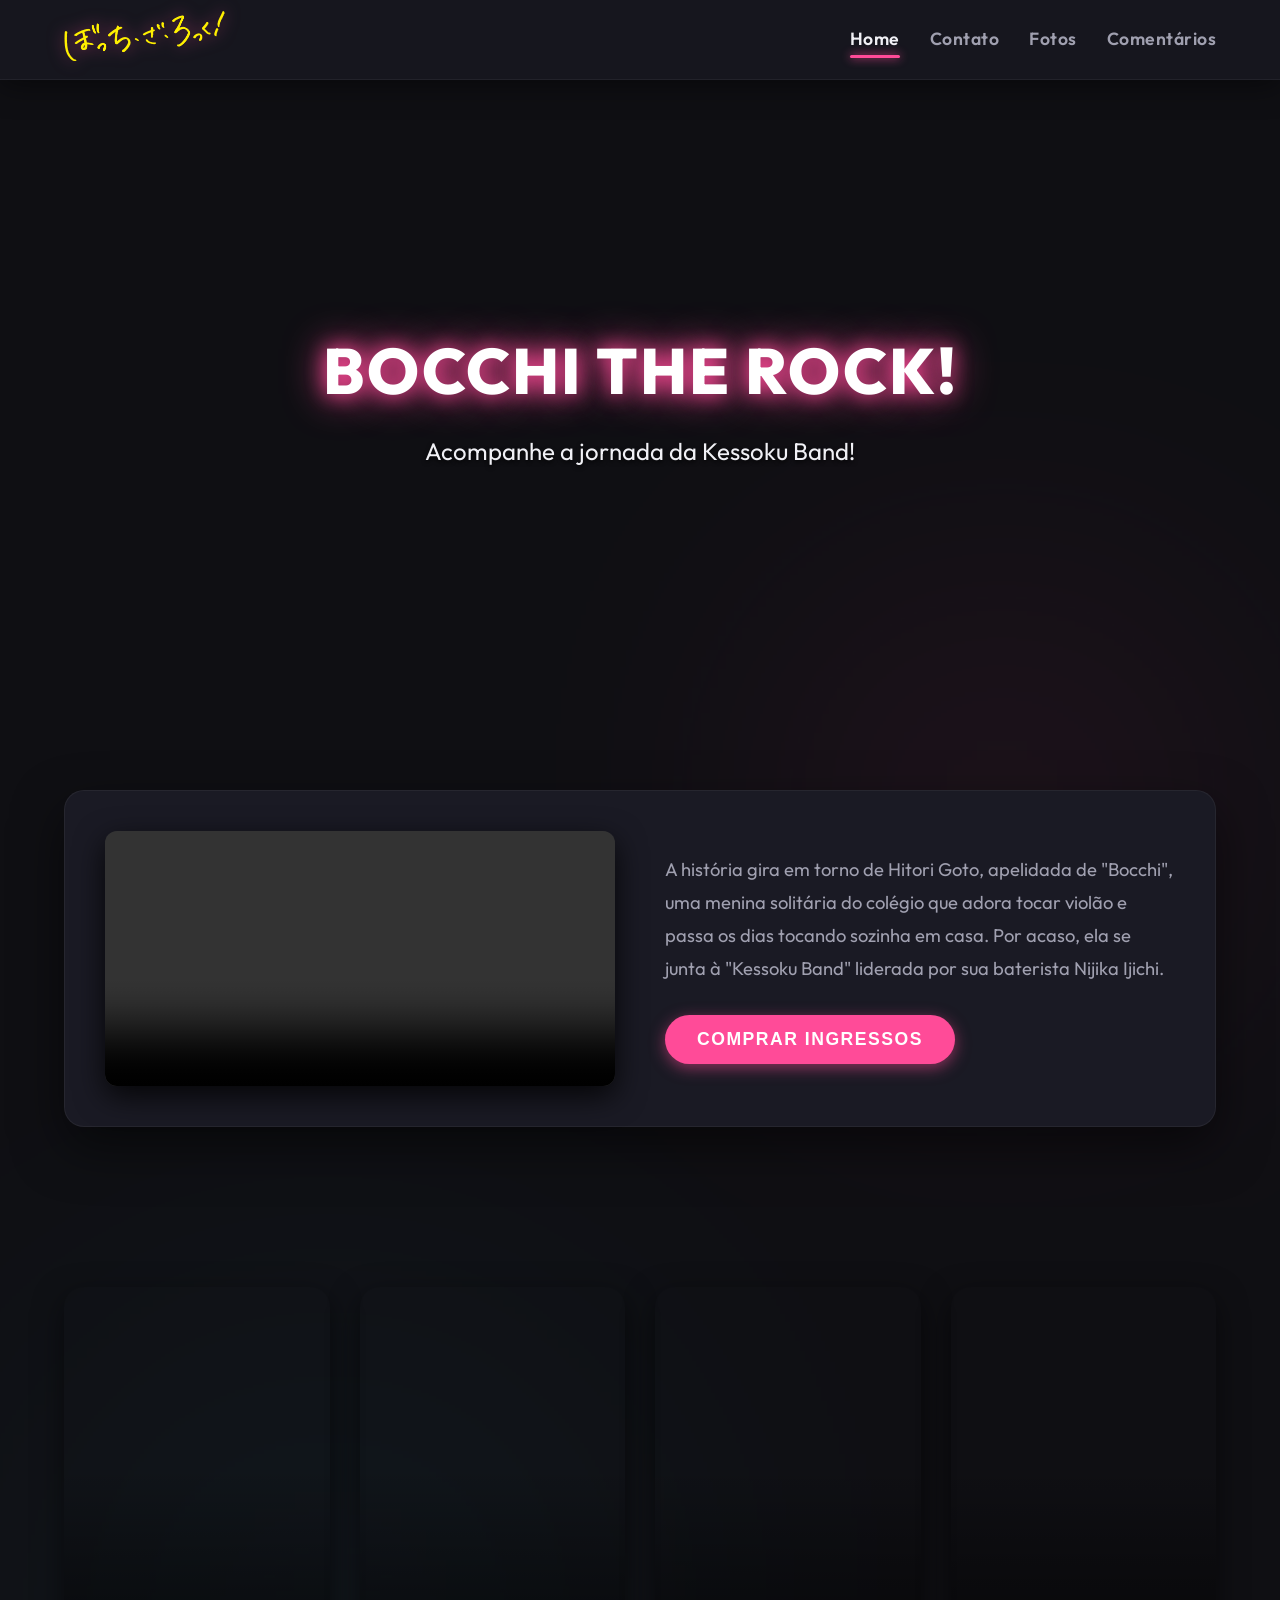
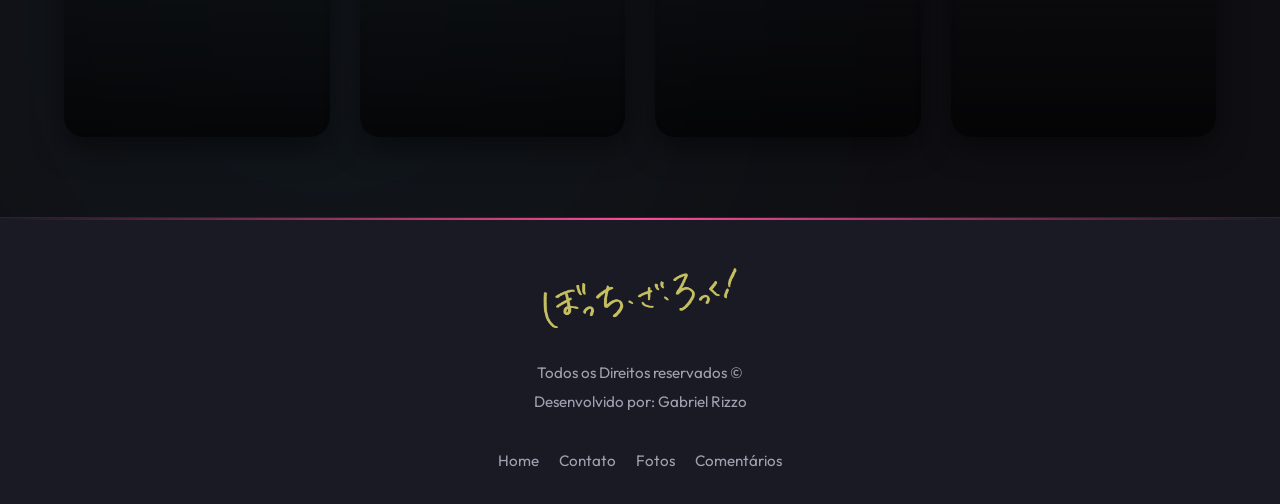
==== index.html @ 27f081ae "Alpha_0.2" ====
<!DOCTYPE html>
<html lang="pt-BR">

<head>
    <meta charset="UTF-8">
    <meta name="viewport" content="width=device-width, initial-scale=1.0">
    <title>Bocchi The Rock! - Anime</title>
    <link rel="stylesheet" href="./global.css" />
    <link rel="stylesheet" href="./styles.css" />
    <!-- Google Fonts for Icons -->
    <link rel="stylesheet"
        href="https://fonts.googleapis.com/css2?family=Material+Symbols+Outlined:opsz,wght,FILL,GRAD@24,400,0,0" />
</head>

<body>
    <header>
        <div class="logo-container">
            <a href="index.html" aria-label="Página inicial">
                <img id="logo" src="./assets/images/Logo Bocchi 2.png" alt="Bocchi The Rock! Logo" />
            </a>
        </div>
        <button class="mobile-menu-btn" aria-label="Abrir menu">
            <span class="material-symbols-outlined">menu</span>
        </button>
        <nav class="main-nav" aria-label="Navegação principal">
            <ul class="nav-list">
                <li><a href="index.html" class="nav-link active">Home</a></li>
                <li><a href="contato.html" class="nav-link">Contato</a></li>
                <li><a href="fotos.html" class="nav-link">Fotos</a></li>
                <li><a href="comentarios.html" class="nav-link">Comentários</a></li>
            </ul>
        </nav>
    </header>

    <main>
        <section id="banner-section">
            <div id="banner" role="img" aria-label="Banner do anime Bocchi The Rock!">
                <div class="banner-content">
                    <h1>Bocchi The Rock!</h1>
                    <p>Acompanhe a jornada da Kessoku Band!</p>
                </div>
            </div>
        </section>

        <section id="trailer-container">
            <div class="content">
                <video controls class="trailer" aria-label="Trailer oficial de Bocchi The Rock!">
                    <source src="./assets/videos/BOCCHI THE ROCK! _ TRAILER OFICIAL.mp4" type="video/mp4">
                    Seu navegador não possui suporte para vídeos
                </video>
                <div id="sinopse">
                    <p class="description">
                        A história gira em torno de Hitori Goto, apelidada de "Bocchi", uma menina solitária do colégio
                        que
                        adora tocar violão e passa os dias tocando sozinha em casa. Por acaso, ela se junta à
                        "Kessoku Band" liderada por sua baterista Nijika Ijichi.
                    </p>
                    <button class="btn-primary">Comprar Ingressos</button>
                </div>
            </div>
        </section>

        <section class="actor-cards-section">
            <div class="actor-cards-container">
                <div class="cards-content">
                    <div class="card banner-1">
                        <div class="card-info">
                            <h3>Hitori "Bocchi" Gotoh</h3>
                            <span>Guitarrista Solo</span>
                        </div>
                    </div>
                    <div class="card banner-2">
                        <div class="card-info">
                            <h3>Ryou Yamada</h3>
                            <span>Baixista</span>
                        </div>
                    </div>
                    <div class="card banner-3">
                        <div class="card-info">
                            <h3>Nijika Ijichi</h3>
                            <span>Baterista</span>
                        </div>
                    </div>
                    <div class="card banner-4">
                        <div class="card-info">
                            <h3>Ikuyo Kita</h3>
                            <span>Vocal e Guitarra</span>
                        </div>
                    </div>
                </div>
            </div>
        </section>
    </main>

    <footer>
        <a href="index.html" aria-label="Página inicial">
            <img id="logo-footer" src="./assets/images/Logo Bocchi 2.png" alt="Bocchi The Rock! Logo" />
        </a>
        <div class="footer-info">
            <p>Todos os Direitos reservados ©</p>
            <p>Desenvolvido por: Gabriel Rizzo</p>
        </div>
        <nav class="footer-nav" aria-label="Navegação do rodapé">
            <a href="index.html">Home</a>
            <a href="./contato.html">Contato</a>
            <a href="./fotos.html">Fotos</a>
            <a href="./comentarios.html">Comentários</a>
        </nav>
    </footer>

    <!-- Mobile Menu Script -->
    <script src="script.js"></script>
</body>

</html>
---- global.css ----
@import url('https://fonts.googleapis.com/css2?family=Outfit:wght@300;400;600;800&display=swap');

:root {
  /* Colors */
  --bg-color: #0f0f13;
  --bg-surface: #1a1a24;
  --bg-glass: rgba(26, 26, 36, 0.7);
  --neon-pink: #ff4b98;
  --neon-pink-glow: rgba(255, 75, 152, 0.5);
  --neon-blue: #4bd5ff;
  --neon-yellow: #ffdf4b;
  --text-main: #f0f0f5;
  --text-muted: #a0a0b0;

  /* Typography */
  --font-main: 'Outfit', sans-serif;

  /* Transitions */
  --transition-fast: 0.2s cubic-bezier(0.4, 0, 0.2, 1);
  --transition-normal: 0.4s cubic-bezier(0.4, 0, 0.2, 1);
}

/* Reset */
*,
*::before,
*::after {
  margin: 0;
  padding: 0;
  box-sizing: border-box;
}

html {
  scroll-behavior: smooth;
  scrollbar-width: thin;
  scrollbar-color: var(--neon-pink) var(--bg-color);
}

::-webkit-scrollbar {
  width: 8px;
}

::-webkit-scrollbar-track {
  background: var(--bg-color);
}

::-webkit-scrollbar-thumb {
  background: var(--neon-pink);
  border-radius: 4px;
}

body {
  font-family: var(--font-main);
  background-color: var(--bg-color);
  color: var(--text-main);
  line-height: 1.6;
  overflow-x: hidden;
}

a {
  text-decoration: none;
  color: inherit;
  transition: color var(--transition-fast);
}

ul {
  list-style: none;
}

/* --- HEADER GLASSMORPHISM --- */
header {
  position: sticky;
  top: 0;
  z-index: 1000;
  height: 80px;
  display: flex;
  justify-content: space-between;
  align-items: center;
  padding: 0 5%;
  background: var(--bg-glass);
  backdrop-filter: blur(12px);
  -webkit-backdrop-filter: blur(12px);
  border-bottom: 1px solid rgba(255, 255, 255, 0.05);
  box-shadow: 0 4px 30px rgba(0, 0, 0, 0.5);
  transition: all var(--transition-normal);
}

.logo-container {
  display: flex;
  align-items: center;
}

#logo {
  height: 50px;
  width: auto;
  object-fit: contain;
  filter: drop-shadow(0 0 8px rgba(255, 75, 152, 0.6));
  transition: transform var(--transition-fast);
}

#logo:hover {
  transform: scale(1.05);
}

/* Desktop Nav */
.main-nav {
  display: flex;
}

.nav-list {
  display: flex;
  gap: 30px;
}

.nav-link {
  font-weight: 600;
  font-size: 1.1rem;
  color: var(--text-muted);
  position: relative;
  padding: 8px 0;
  letter-spacing: 0.5px;
}

.nav-link::after {
  content: '';
  position: absolute;
  width: 0%;
  height: 3px;
  bottom: 0;
  left: 0;
  background-color: var(--neon-pink);
  border-radius: 2px;
  transition: width var(--transition-normal);
  box-shadow: 0 0 10px var(--neon-pink);
}

.nav-link:hover,
.nav-link.active {
  color: var(--text-main);
}

.nav-link:hover::after,
.nav-link.active::after {
  width: 100%;
}

/* Mobile Menu Button - Hidden gently */
.mobile-menu-btn {
  display: none;
  background: none;
  border: none;
  color: var(--text-main);
  font-size: 2rem;
  cursor: pointer;
  z-index: 1001;
}

/* --- BUTTONS --- */
.btn-primary {
  display: inline-flex;
  justify-content: center;
  align-items: center;
  padding: 14px 32px;
  border-radius: 50px;
  background: var(--neon-pink);
  color: #fff;
  font-weight: 800;
  font-size: 1.1rem;
  text-transform: uppercase;
  letter-spacing: 1.5px;
  border: none;
  cursor: pointer;
  transition: all var(--transition-fast);
  box-shadow: 0 4px 15px var(--neon-pink-glow);
}

.btn-primary:hover {
  background: #ff72ad;
  transform: translateY(-3px);
  box-shadow: 0 8px 25px var(--neon-pink-glow);
}

/* --- SECTION PADDINGS --- */
.page-section {
  padding: 80px 5%;
  min-height: calc(100vh - 80px - 200px);
  /* Fill space between header and footer */
}

/* --- FOOTER --- */
footer {
  background-color: var(--bg-surface);
  border-top: 1px solid rgba(255, 255, 255, 0.05);
  padding: 50px 5% 30px;
  display: flex;
  flex-direction: column;
  align-items: center;
  text-align: center;
  gap: 20px;
  position: relative;
}

footer::before {
  content: '';
  position: absolute;
  top: 0;
  left: 0;
  width: 100%;
  height: 2px;
  background: linear-gradient(90deg, transparent, var(--neon-pink), transparent);
}

#logo-footer {
  height: 60px;
  opacity: 0.8;
  filter: grayscale(0.5);
  transition: all var(--transition-fast);
}

#logo-footer:hover {
  opacity: 1;
  filter: grayscale(0) drop-shadow(0 0 10px var(--neon-pink-glow));
}

.footer-info p {
  color: var(--text-muted);
  font-size: 0.95rem;
  margin-top: 5px;
}

.footer-nav {
  margin-top: 15px;
  display: flex;
  gap: 20px;
}

.footer-nav a {
  color: var(--text-muted);
  font-size: 0.95rem;
}

.footer-nav a:hover {
  color: var(--neon-pink);
}

/* --- RESPONSIVE HEADER --- */
@media (max-width: 768px) {
  .mobile-menu-btn {
    display: block;
  }

  .main-nav {
    position: fixed;
    top: 0;
    right: -100%;
    width: 280px;
    height: 100vh;
    background: var(--bg-surface);
    backdrop-filter: blur(20px);
    -webkit-backdrop-filter: blur(20px);
    display: flex;
    flex-direction: column;
    padding-top: 100px;
    padding-left: 30px;
    transition: right var(--transition-normal);
    box-shadow: -10px 0 30px rgba(0, 0, 0, 0.8);
    border-left: 1px solid rgba(255, 255, 255, 0.05);
  }

  .main-nav.active {
    right: 0;
  }

  .nav-list {
    flex-direction: column;
    gap: 25px;
  }

  .nav-link {
    font-size: 1.3rem;
  }
}
---- styles.css ----
/* INDEX SPECIFIC STYLES (HOME) */

/* --- HERO BANNER --- */
#banner-section {
    width: 100%;
    position: relative;
    background-color: var(--bg-color);
}

#banner {
    background-image: url('https://store.aniplexusa.com/bocchi-the-rock/images/header.jpg');
    background-position: center;
    background-size: cover;
    background-attachment: fixed;
    width: 100%;
    height: 70vh;
    min-height: 500px;
    position: relative;
    display: flex;
    justify-content: center;
    align-items: center;
}

#banner::before {
    content: '';
    position: absolute;
    inset: 0;
    background: linear-gradient(to bottom, rgba(15, 15, 19, 0.3) 0%, rgba(15, 15, 19, 1) 100%);
}

.banner-content {
    position: relative;
    z-index: 2;
    text-align: center;
    animation: fadeIn 1s ease-out;
}

.banner-content h1 {
    font-size: 4rem;
    font-weight: 800;
    text-transform: uppercase;
    color: #fff;
    text-shadow: 0 0 20px var(--neon-pink), 0 0 40px var(--neon-pink);
    letter-spacing: 2px;
    margin-bottom: 10px;
}

.banner-content p {
    font-size: 1.5rem;
    color: var(--text-main);
    text-shadow: 0 2px 4px rgba(0, 0, 0, 0.8);
}

@keyframes fadeIn {
    from {
        opacity: 0;
        transform: translateY(30px);
    }

    to {
        opacity: 1;
        transform: translateY(0);
    }
}

/* --- TRAILER & SYNOPSIS --- */
#trailer-container {
    width: 100%;
    display: flex;
    justify-content: center;
    padding: 80px 5%;
    background-color: var(--bg-color);
    position: relative;
}

#trailer-container::before {
    content: '';
    position: absolute;
    top: -50px;
    right: 10%;
    width: 300px;
    height: 300px;
    background: var(--neon-pink);
    filter: blur(150px);
    opacity: 0.15;
    z-index: 0;
    pointer-events: none;
}

#trailer-container .content {
    width: 100%;
    max-width: 1200px;
    display: flex;
    align-items: center;
    gap: 50px;
    background: var(--bg-surface);
    padding: 40px;
    border-radius: 20px;
    box-shadow: 0 20px 50px rgba(0, 0, 0, 0.5);
    border: 1px solid rgba(255, 255, 255, 0.05);
    position: relative;
    z-index: 1;
}

.trailer {
    flex: 1;
    border-radius: 12px;
    box-shadow: 0 10px 30px rgba(0, 0, 0, 0.8);
    width: 100%;
}

#sinopse {
    flex: 1;
    display: flex;
    flex-direction: column;
    justify-content: center;
    align-items: flex-start;
}

.description {
    font-size: 1.15rem;
    color: var(--text-muted);
    line-height: 1.8;
    margin-bottom: 30px;
}

.description strong {
    color: var(--neon-pink);
}

/* --- ACTOR CARDS SECTION --- */
.actor-cards-section {
    padding: 80px 5%;
    background-color: var(--bg-color);
    position: relative;
}

.actor-cards-section::after {
    content: '';
    position: absolute;
    bottom: 0;
    left: 10%;
    width: 400px;
    height: 400px;
    background: var(--neon-blue);
    filter: blur(200px);
    opacity: 0.1;
    z-index: 0;
    pointer-events: none;
}

.actor-cards-container {
    width: 100%;
    max-width: 1200px;
    margin: 0 auto;
    position: relative;
    z-index: 1;
}

.cards-content {
    display: grid;
    grid-template-columns: repeat(auto-fit, minmax(250px, 1fr));
    gap: 30px;
}

.card {
    height: 450px;
    border-radius: 20px;
    background-size: cover;
    background-position: center;
    position: relative;
    overflow: hidden;
    cursor: pointer;
    box-shadow: 0 10px 30px rgba(0, 0, 0, 0.5);
    transition: transform var(--transition-normal), box-shadow var(--transition-normal);
}

.card::before {
    content: '';
    position: absolute;
    inset: 0;
    background: linear-gradient(to top, rgba(0, 0, 0, 0.9) 0%, rgba(0, 0, 0, 0) 60%);
    opacity: 0.8;
    transition: opacity var(--transition-fast);
}

.card-info {
    position: absolute;
    bottom: -20px;
    left: 0;
    width: 100%;
    padding: 30px 20px 20px;
    opacity: 0;
    transform: translateY(20px);
    transition: all var(--transition-normal);
}

.card-info h3 {
    color: #fff;
    font-size: 1.5rem;
    margin-bottom: 5px;
    text-shadow: 0 2px 4px rgba(0, 0, 0, 0.8);
}

.card-info span {
    color: var(--neon-pink);
    font-size: 1rem;
    font-weight: 600;
    text-transform: uppercase;
    letter-spacing: 1px;
}

.card:hover {
    transform: translateY(-10px) scale(1.02);
    box-shadow: 0 20px 40px rgba(255, 75, 152, 0.2);
}

.card:hover::before {
    opacity: 1;
    background: linear-gradient(to top, rgba(15, 15, 19, 0.95) 0%, rgba(0, 0, 0, 0) 80%);
}

.card:hover .card-info {
    opacity: 1;
    bottom: 0;
    transform: translateY(0);
}

/* Card Backgrounds */
.banner-1 {
    background-image: inherit;
    background: url(https://garotasquecurtemanimes.com.br/wp-content/uploads/2023/10/Bocchi-the-Rock-imagem-cp-noticia-filme-compilatorio-animes-GQCA.webp) center/cover;
}

.banner-2 {
    background-image: url(https://a.storyblok.com/f/178900/750x1061/4f92dee8e2/7125b56d8f6e0a25d7931092e68390ae1645204415_main.jpg);
}

.banner-3 {
    background-image: url(https://s1.zerochan.net/Ijichi.Nijika.600.3778455.jpg);
}

.banner-4 {
    background-image: url(https://static.zerochan.net/Kita.Ikuyo.full.3778457.jpg);
    background-position: top;
}


/* --- RESPONSIVIDADE HOME --- */
@media(max-width: 1024px) {
    #trailer-container .content {
        flex-direction: column;
        text-align: center;
        padding: 30px;
    }

    #sinopse {
        align-items: center;
    }
}

@media(max-width: 768px) {
    .banner-content h1 {
        font-size: 2.5rem;
    }

    .banner-content p {
        font-size: 1.2rem;
    }

    #banner {
        height: 50vh;
        min-height: 400px;
    }

    .card {
        height: 350px;
    }
}
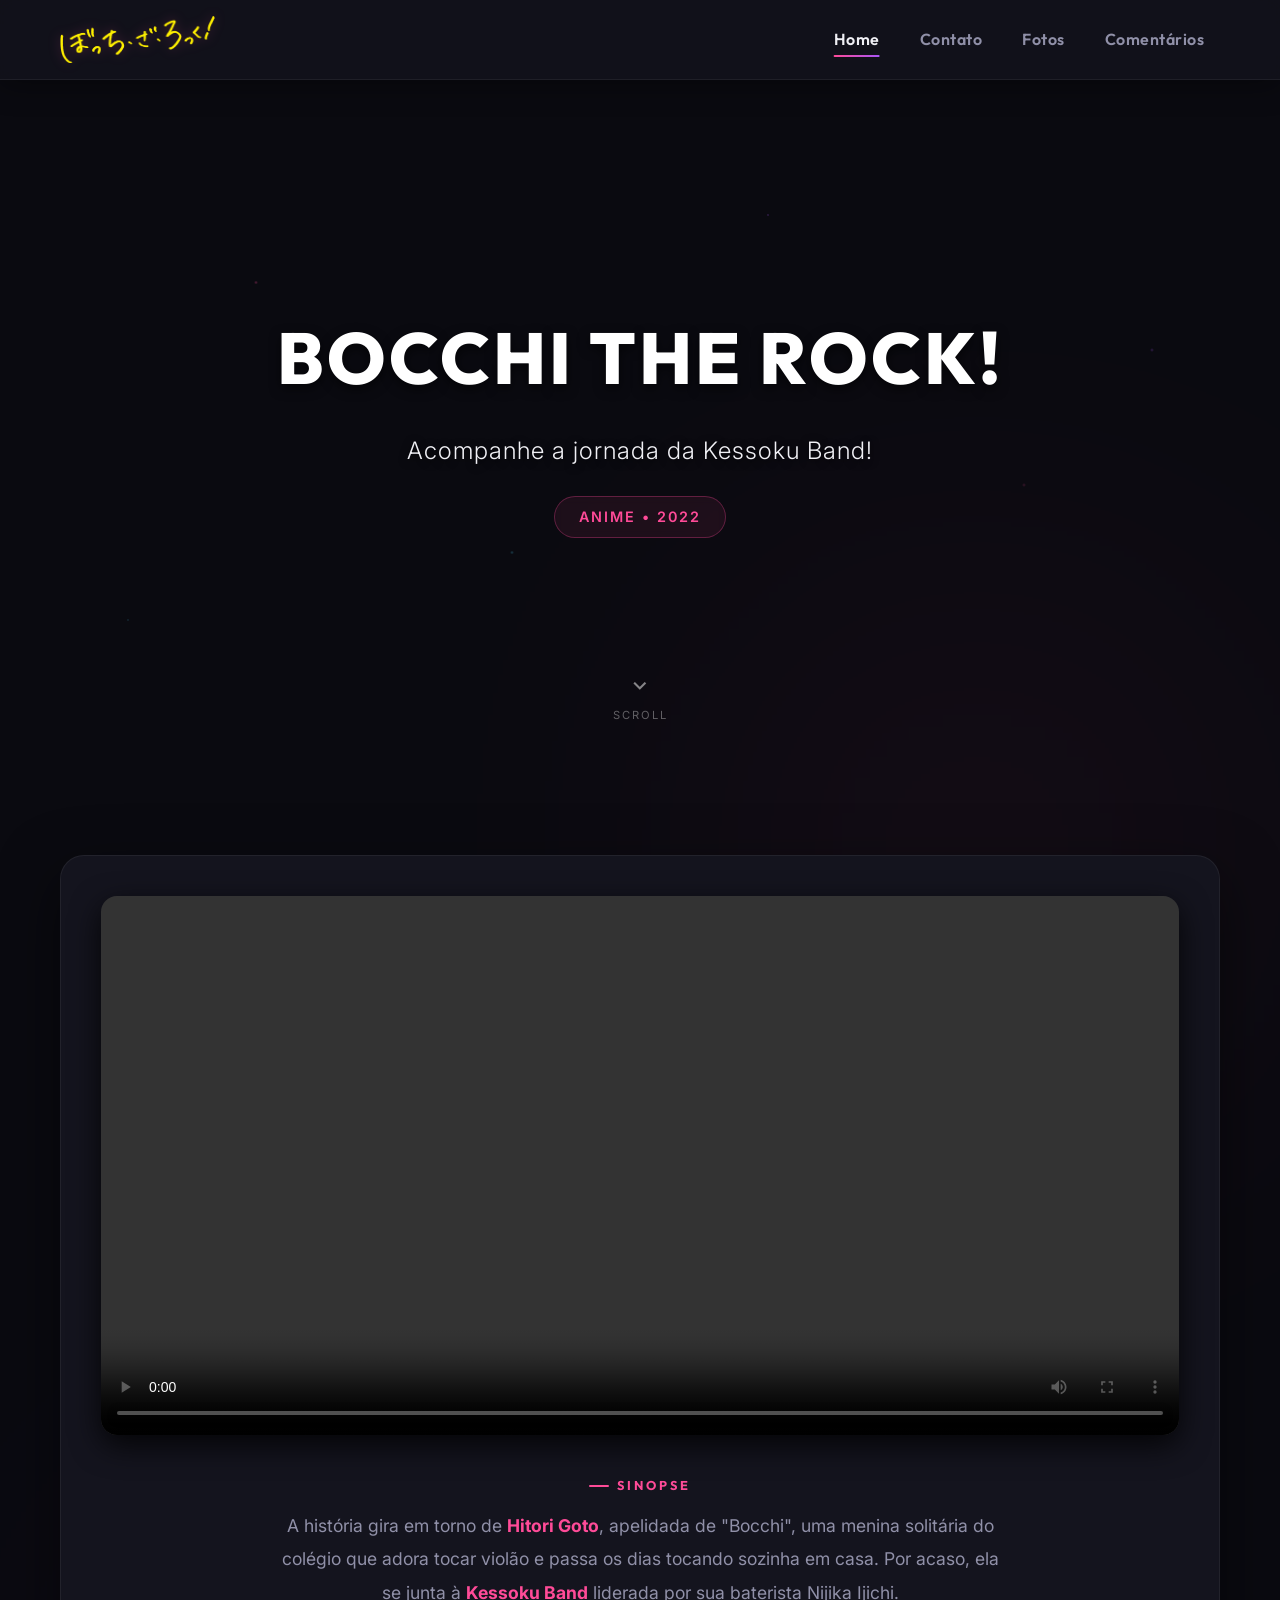
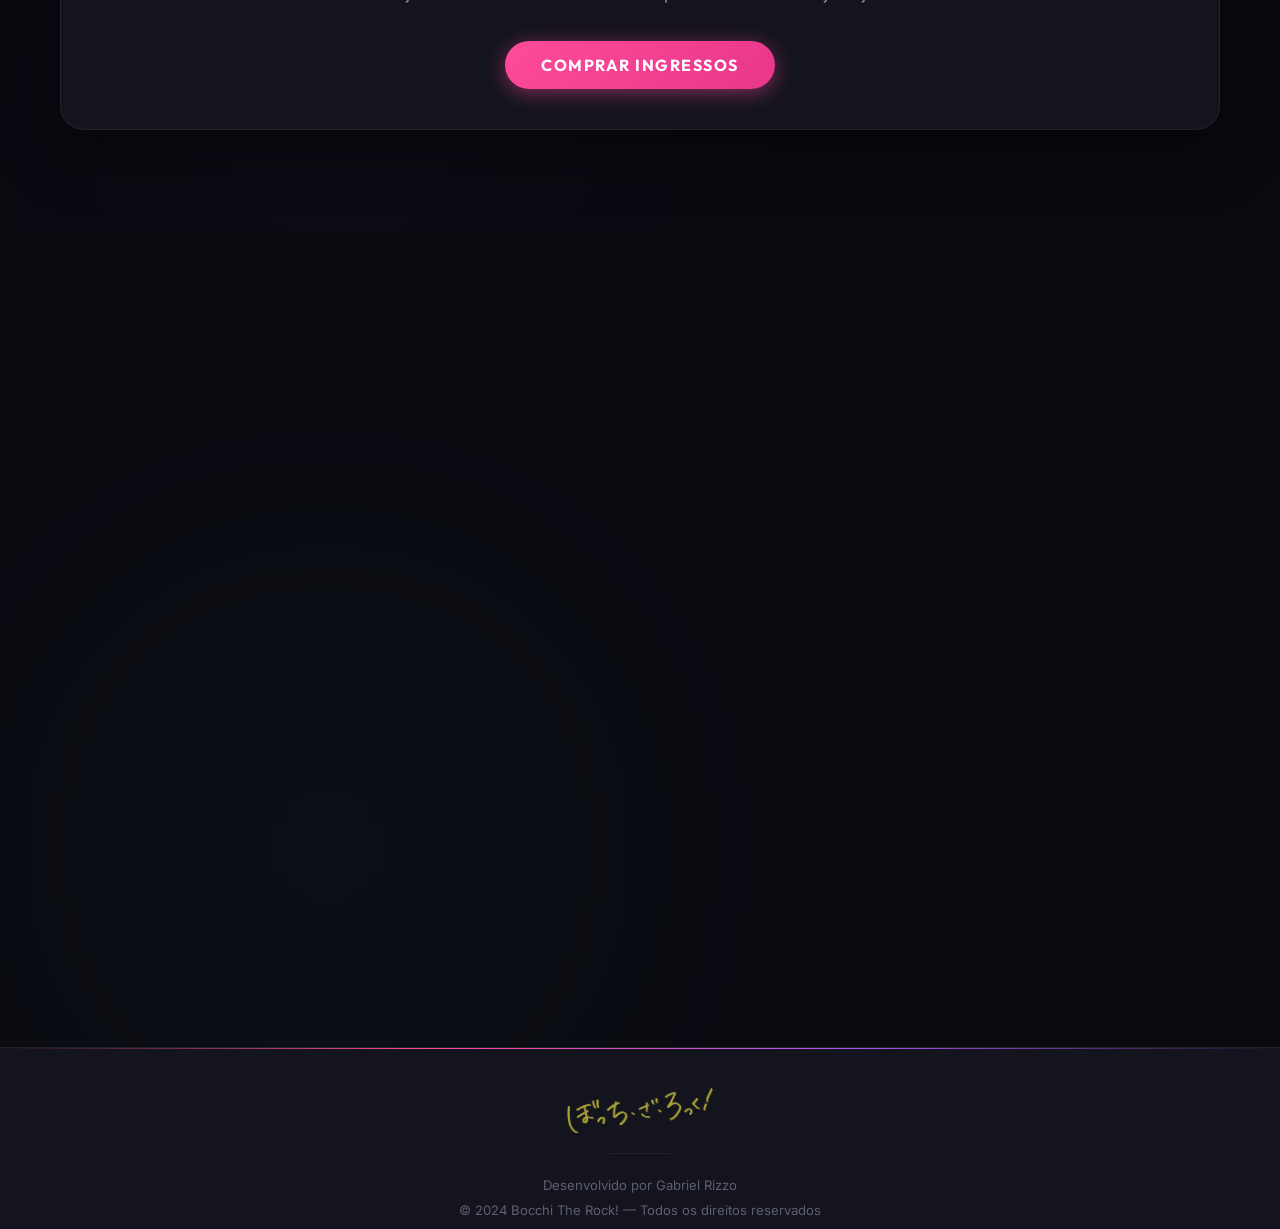
==== commit 1eb3bc00: "Beta_1.0" ====
--- a/index.html
+++ b/index.html
@@ -4,19 +4,22 @@
 <head>
     <meta charset="UTF-8">
     <meta name="viewport" content="width=device-width, initial-scale=1.0">
-    <title>Bocchi The Rock! - Anime</title>
-    <link rel="stylesheet" href="./global.css" />
-    <link rel="stylesheet" href="./styles.css" />
-    <!-- Google Fonts for Icons -->
+    <meta name="description" content="Bocchi The Rock! — Site dedicado ao anime sobre Hitori Gotoh e a Kessoku Band. Confira a sinopse, personagens, fotos e muito mais.">
+    <title>Bocchi The Rock! — Anime</title>
+    <link rel="stylesheet" href="./global.css">
+    <link rel="stylesheet" href="./styles.css">
     <link rel="stylesheet"
-        href="https://fonts.googleapis.com/css2?family=Material+Symbols+Outlined:opsz,wght,FILL,GRAD@24,400,0,0" />
+        href="https://fonts.googleapis.com/css2?family=Material+Symbols+Outlined:opsz,wght,FILL,GRAD@24,400,0,0">
 </head>
 
 <body>
+    <!-- Mobile Menu Overlay -->
+    <div class="menu-overlay" aria-hidden="true"></div>
+
     <header>
         <div class="logo-container">
             <a href="index.html" aria-label="Página inicial">
-                <img id="logo" src="./assets/images/Logo Bocchi 2.png" alt="Bocchi The Rock! Logo" />
+                <img id="logo" src="./assets/images/Logo Bocchi 2.png" alt="Bocchi The Rock! Logo">
             </a>
         </div>
         <button class="mobile-menu-btn" aria-label="Abrir menu">
@@ -38,22 +41,27 @@
                 <div class="banner-content">
                     <h1>Bocchi The Rock!</h1>
                     <p>Acompanhe a jornada da Kessoku Band!</p>
+                    <span class="banner-subtitle">Anime • 2022</span>
+                </div>
+                <div class="scroll-indicator" aria-label="Rolar para baixo">
+                    <span class="material-symbols-outlined">expand_more</span>
+                    <p>Scroll</p>
                 </div>
             </div>
         </section>
 
         <section id="trailer-container">
-            <div class="content">
+            <div class="content reveal">
                 <video controls class="trailer" aria-label="Trailer oficial de Bocchi The Rock!">
                     <source src="./assets/videos/BOCCHI THE ROCK! _ TRAILER OFICIAL.mp4" type="video/mp4">
                     Seu navegador não possui suporte para vídeos
                 </video>
                 <div id="sinopse">
+                    <span class="sinopse-label">Sinopse</span>
                     <p class="description">
-                        A história gira em torno de Hitori Goto, apelidada de "Bocchi", uma menina solitária do colégio
-                        que
-                        adora tocar violão e passa os dias tocando sozinha em casa. Por acaso, ela se junta à
-                        "Kessoku Band" liderada por sua baterista Nijika Ijichi.
+                        A história gira em torno de <strong>Hitori Goto</strong>, apelidada de "Bocchi", uma menina
+                        solitária do colégio que adora tocar violão e passa os dias tocando sozinha em casa. Por acaso,
+                        ela se junta à <strong>Kessoku Band</strong> liderada por sua baterista Nijika Ijichi.
                     </p>
                     <button class="btn-primary">Comprar Ingressos</button>
                 </div>
@@ -62,31 +70,35 @@
 
         <section class="actor-cards-section">
             <div class="actor-cards-container">
-                <div class="cards-content">
-                    <div class="card banner-1">
+                <div class="cards-section-header reveal">
+                    <h2>Conheça a Kessoku Band</h2>
+                    <p>As integrantes que fazem a banda acontecer</p>
+                </div>
+                <div class="cards-content reveal-stagger">
+                    <article class="card banner-1">
                         <div class="card-info">
                             <h3>Hitori "Bocchi" Gotoh</h3>
                             <span>Guitarrista Solo</span>
                         </div>
-                    </div>
-                    <div class="card banner-2">
+                    </article>
+                    <article class="card banner-2">
                         <div class="card-info">
                             <h3>Ryou Yamada</h3>
                             <span>Baixista</span>
                         </div>
-                    </div>
-                    <div class="card banner-3">
+                    </article>
+                    <article class="card banner-3">
                         <div class="card-info">
                             <h3>Nijika Ijichi</h3>
                             <span>Baterista</span>
                         </div>
-                    </div>
-                    <div class="card banner-4">
+                    </article>
+                    <article class="card banner-4">
                         <div class="card-info">
                             <h3>Ikuyo Kita</h3>
                             <span>Vocal e Guitarra</span>
                         </div>
-                    </div>
+                    </article>
                 </div>
             </div>
         </section>
@@ -94,21 +106,20 @@
 
     <footer>
         <a href="index.html" aria-label="Página inicial">
-            <img id="logo-footer" src="./assets/images/Logo Bocchi 2.png" alt="Bocchi The Rock! Logo" />
+            <img id="logo-footer" src="./assets/images/Logo Bocchi 2.png" alt="Bocchi The Rock! Logo">
         </a>
+        <div class="footer-divider"></div>
         <div class="footer-info">
-            <p>Todos os Direitos reservados ©</p>
-            <p>Desenvolvido por: Gabriel Rizzo</p>
+            <p>Desenvolvido por Gabriel Rizzo</p>
+            <p>© 2024 Bocchi The Rock! — Todos os direitos reservados</p>
         </div>
-        <nav class="footer-nav" aria-label="Navegação do rodapé">
-            <a href="index.html">Home</a>
-            <a href="./contato.html">Contato</a>
-            <a href="./fotos.html">Fotos</a>
-            <a href="./comentarios.html">Comentários</a>
-        </nav>
     </footer>
 
-    <!-- Mobile Menu Script -->
+    <!-- Back to Top Button -->
+    <button class="back-to-top" aria-label="Voltar ao topo">
+        <span class="material-symbols-outlined">arrow_upward</span>
+    </button>
+
     <script src="script.js"></script>
 </body>
 
--- a/global.css
+++ b/global.css
@@ -1,26 +1,45 @@
-@import url('https://fonts.googleapis.com/css2?family=Outfit:wght@300;400;600;800&display=swap');
+@import url('https://fonts.googleapis.com/css2?family=Inter:wght@300;400;500;600&family=Outfit:wght@300;400;600;800&display=swap');
 
 :root {
   /* Colors */
-  --bg-color: #0f0f13;
-  --bg-surface: #1a1a24;
-  --bg-glass: rgba(26, 26, 36, 0.7);
+  --bg-color: #0a0a10;
+  --bg-surface: #14141e;
+  --bg-surface-hover: #1c1c2a;
+  --bg-glass: rgba(20, 20, 30, 0.75);
   --neon-pink: #ff4b98;
-  --neon-pink-glow: rgba(255, 75, 152, 0.5);
+  --neon-pink-hover: #ff72b4;
+  --neon-pink-glow: rgba(255, 75, 152, 0.45);
+  --neon-pink-subtle: rgba(255, 75, 152, 0.08);
   --neon-blue: #4bd5ff;
+  --neon-purple: #a855f7;
   --neon-yellow: #ffdf4b;
   --text-main: #f0f0f5;
-  --text-muted: #a0a0b0;
+  --text-muted: #9090a8;
+  --border-subtle: rgba(255, 255, 255, 0.06);
 
   /* Typography */
-  --font-main: 'Outfit', sans-serif;
+  --font-display: 'Outfit', sans-serif;
+  --font-body: 'Inter', sans-serif;
+
+  /* Spacing */
+  --section-padding: clamp(60px, 8vw, 100px);
+  --content-max-width: 1200px;
 
   /* Transitions */
   --transition-fast: 0.2s cubic-bezier(0.4, 0, 0.2, 1);
   --transition-normal: 0.4s cubic-bezier(0.4, 0, 0.2, 1);
-}
-
-/* Reset */
+  --transition-slow: 0.6s cubic-bezier(0.4, 0, 0.2, 1);
+
+  /* Border Radius */
+  --radius-sm: 8px;
+  --radius-md: 16px;
+  --radius-lg: 24px;
+  --radius-full: 50px;
+}
+
+/* ================================================
+   RESET
+   ================================================ */
 *,
 *::before,
 *::after {
@@ -36,7 +55,7 @@
 }
 
 ::-webkit-scrollbar {
-  width: 8px;
+  width: 6px;
 }
 
 ::-webkit-scrollbar-track {
@@ -44,16 +63,22 @@
 }
 
 ::-webkit-scrollbar-thumb {
-  background: var(--neon-pink);
-  border-radius: 4px;
+  background: linear-gradient(180deg, var(--neon-pink), var(--neon-purple));
+  border-radius: 3px;
 }
 
 body {
-  font-family: var(--font-main);
+  font-family: var(--font-body);
   background-color: var(--bg-color);
   color: var(--text-main);
-  line-height: 1.6;
+  line-height: 1.7;
   overflow-x: hidden;
+  -webkit-font-smoothing: antialiased;
+  -moz-osx-font-smoothing: grayscale;
+}
+
+h1, h2, h3, h4, h5, h6 {
+  font-family: var(--font-display);
 }
 
 a {
@@ -66,7 +91,30 @@
   list-style: none;
 }
 
-/* --- HEADER GLASSMORPHISM --- */
+img {
+  max-width: 100%;
+  display: block;
+}
+
+/* ================================================
+   PAGE LOAD TRANSITION
+   ================================================ */
+body {
+  animation: pageEnter 0.6s ease-out;
+}
+
+@keyframes pageEnter {
+  from {
+    opacity: 0;
+  }
+  to {
+    opacity: 1;
+  }
+}
+
+/* ================================================
+   HEADER — GLASSMORPHISM
+   ================================================ */
 header {
   position: sticky;
   top: 0;
@@ -75,30 +123,41 @@
   display: flex;
   justify-content: space-between;
   align-items: center;
-  padding: 0 5%;
+  padding: 0 clamp(20px, 5%, 60px);
   background: var(--bg-glass);
-  backdrop-filter: blur(12px);
-  -webkit-backdrop-filter: blur(12px);
-  border-bottom: 1px solid rgba(255, 255, 255, 0.05);
-  box-shadow: 0 4px 30px rgba(0, 0, 0, 0.5);
+  backdrop-filter: blur(16px) saturate(1.2);
+  -webkit-backdrop-filter: blur(16px) saturate(1.2);
+  border-bottom: 1px solid var(--border-subtle);
+  box-shadow: 0 4px 30px rgba(0, 0, 0, 0.4);
   transition: all var(--transition-normal);
 }
 
+header.scrolled {
+  height: 64px;
+  background: rgba(10, 10, 16, 0.92);
+  box-shadow: 0 2px 20px rgba(0, 0, 0, 0.6);
+}
+
 .logo-container {
   display: flex;
   align-items: center;
 }
 
 #logo {
-  height: 50px;
+  height: 48px;
   width: auto;
   object-fit: contain;
-  filter: drop-shadow(0 0 8px rgba(255, 75, 152, 0.6));
-  transition: transform var(--transition-fast);
+  filter: drop-shadow(0 0 6px rgba(255, 75, 152, 0.3));
+  transition: transform var(--transition-fast), filter var(--transition-fast);
+}
+
+header.scrolled #logo {
+  height: 38px;
 }
 
 #logo:hover {
-  transform: scale(1.05);
+  transform: scale(1.08);
+  filter: drop-shadow(0 0 8px rgba(255, 75, 152, 0.4));
 }
 
 /* Desktop Nav */
@@ -108,94 +167,382 @@
 
 .nav-list {
   display: flex;
-  gap: 30px;
+  gap: 8px;
 }
 
 .nav-link {
+  font-family: var(--font-display);
   font-weight: 600;
-  font-size: 1.1rem;
+  font-size: 1rem;
   color: var(--text-muted);
   position: relative;
-  padding: 8px 0;
+  padding: 8px 16px;
   letter-spacing: 0.5px;
+  border-radius: var(--radius-sm);
+  transition: color var(--transition-fast), background var(--transition-fast);
 }
 
 .nav-link::after {
   content: '';
   position: absolute;
   width: 0%;
-  height: 3px;
+  height: 2px;
   bottom: 0;
-  left: 0;
-  background-color: var(--neon-pink);
+  left: 50%;
+  transform: translateX(-50%);
+  background: linear-gradient(90deg, var(--neon-pink), var(--neon-purple));
   border-radius: 2px;
   transition: width var(--transition-normal);
-  box-shadow: 0 0 10px var(--neon-pink);
-}
-
-.nav-link:hover,
+  box-shadow: none;
+}
+
+.nav-link:hover {
+  color: var(--text-main);
+  background: rgba(255, 255, 255, 0.03);
+}
+
 .nav-link.active {
   color: var(--text-main);
 }
 
 .nav-link:hover::after,
 .nav-link.active::after {
-  width: 100%;
-}
-
-/* Mobile Menu Button - Hidden gently */
+  width: 60%;
+}
+
+/* Mobile Menu Button */
 .mobile-menu-btn {
   display: none;
   background: none;
   border: none;
   color: var(--text-main);
-  font-size: 2rem;
+  font-size: 1.8rem;
   cursor: pointer;
   z-index: 1001;
-}
-
-/* --- BUTTONS --- */
+  padding: 8px;
+  border-radius: var(--radius-sm);
+  transition: background var(--transition-fast);
+}
+
+.mobile-menu-btn:hover {
+  background: rgba(255, 255, 255, 0.05);
+}
+
+/* Mobile Menu Overlay */
+.menu-overlay {
+  position: fixed;
+  inset: 0;
+  background: rgba(0, 0, 0, 0.6);
+  backdrop-filter: blur(4px);
+  z-index: 999;
+  opacity: 0;
+  pointer-events: none;
+  transition: opacity var(--transition-normal);
+}
+
+.menu-overlay.active {
+  opacity: 1;
+  pointer-events: all;
+}
+
+/* ================================================
+   BUTTONS
+   ================================================ */
 .btn-primary {
   display: inline-flex;
   justify-content: center;
   align-items: center;
-  padding: 14px 32px;
-  border-radius: 50px;
-  background: var(--neon-pink);
+  gap: 8px;
+  padding: 14px 36px;
+  border-radius: var(--radius-full);
+  background: linear-gradient(135deg, var(--neon-pink), #e8368a);
   color: #fff;
-  font-weight: 800;
-  font-size: 1.1rem;
+  font-family: var(--font-display);
+  font-weight: 700;
+  font-size: 1rem;
   text-transform: uppercase;
   letter-spacing: 1.5px;
   border: none;
   cursor: pointer;
   transition: all var(--transition-fast);
-  box-shadow: 0 4px 15px var(--neon-pink-glow);
+  box-shadow: 0 4px 20px var(--neon-pink-glow);
+  position: relative;
+  overflow: hidden;
+}
+
+.btn-primary::before {
+  content: '';
+  position: absolute;
+  top: 0;
+  left: -100%;
+  width: 100%;
+  height: 100%;
+  background: linear-gradient(90deg, transparent, rgba(255, 255, 255, 0.15), transparent);
+  transition: left 0.5s ease;
 }
 
 .btn-primary:hover {
-  background: #ff72ad;
+  background: linear-gradient(135deg, var(--neon-pink-hover), #ff5ca3);
   transform: translateY(-3px);
-  box-shadow: 0 8px 25px var(--neon-pink-glow);
-}
-
-/* --- SECTION PADDINGS --- */
+  box-shadow: 0 8px 30px var(--neon-pink-glow);
+}
+
+.btn-primary:hover::before {
+  left: 100%;
+}
+
+.btn-primary:active {
+  transform: translateY(-1px);
+}
+
+/* ================================================
+   SHARED BANNER STYLES (all pages)
+   ================================================ */
+#banner-section {
+  width: 100%;
+  position: relative;
+  background-color: var(--bg-color);
+}
+
+#banner {
+  background-position: center;
+  background-size: cover;
+  background-attachment: fixed;
+  width: 100%;
+  position: relative;
+  display: flex;
+  justify-content: center;
+  align-items: center;
+}
+
+#banner::before {
+  content: '';
+  position: absolute;
+  inset: 0;
+  background: linear-gradient(to bottom, rgba(10, 10, 16, 0.35) 0%, rgba(10, 10, 16, 1) 100%);
+}
+
+.banner-content {
+  position: relative;
+  z-index: 2;
+  text-align: center;
+  animation: bannerFadeIn 1s ease-out;
+  padding: 0 20px;
+}
+
+.banner-content h1 {
+  font-size: clamp(2.5rem, 6vw, 4.5rem);
+  font-weight: 800;
+  text-transform: uppercase;
+  color: #fff;
+  text-shadow: 0 4px 12px rgba(0, 0, 0, 0.6);
+  letter-spacing: 3px;
+  margin-bottom: 12px;
+}
+
+.banner-content p {
+  font-size: clamp(1rem, 2vw, 1.5rem);
+  color: var(--text-main);
+  text-shadow: 0 2px 8px rgba(0, 0, 0, 0.8);
+  font-weight: 300;
+  letter-spacing: 1px;
+}
+
+@keyframes bannerFadeIn {
+  from {
+    opacity: 0;
+    transform: translateY(30px);
+  }
+  to {
+    opacity: 1;
+    transform: translateY(0);
+  }
+}
+
+/* ================================================
+   SHARED SECTION TITLE
+   ================================================ */
+.section-title {
+  font-size: clamp(1.8rem, 3vw, 2.5rem);
+  color: #fff;
+  margin-bottom: 50px;
+  text-align: center;
+  position: relative;
+  display: inline-block;
+  left: 50%;
+  transform: translateX(-50%);
+}
+
+.section-title::after {
+  content: '';
+  position: absolute;
+  bottom: -12px;
+  left: 20%;
+  width: 60%;
+  height: 3px;
+  background: linear-gradient(90deg, var(--neon-pink), var(--neon-purple));
+  border-radius: 2px;
+}
+
+/* ================================================
+   SHARED FORM STYLES
+   ================================================ */
+.form-group {
+  margin-bottom: 24px;
+  position: relative;
+}
+
+.form-group label {
+  display: block;
+  margin-bottom: 8px;
+  color: var(--text-muted);
+  font-size: 0.85rem;
+  font-weight: 600;
+  font-family: var(--font-display);
+  text-transform: uppercase;
+  letter-spacing: 1.5px;
+  transition: color var(--transition-fast);
+}
+
+.form-group input,
+.form-group textarea {
+  width: 100%;
+  padding: 16px 20px;
+  background-color: rgba(0, 0, 0, 0.25);
+  border: 1px solid var(--border-subtle);
+  border-radius: var(--radius-md);
+  color: #fff;
+  font-size: 1rem;
+  font-family: var(--font-body);
+  transition: all var(--transition-fast);
+}
+
+.form-group textarea {
+  resize: vertical;
+  min-height: 140px;
+}
+
+.form-group input:focus,
+.form-group textarea:focus {
+  outline: none;
+  border-color: var(--neon-pink);
+  background-color: var(--neon-pink-subtle);
+  box-shadow: 0 0 0 4px rgba(255, 75, 152, 0.1), 0 0 20px rgba(255, 75, 152, 0.1);
+}
+
+.form-group:focus-within label {
+  color: var(--neon-pink);
+}
+
+.form-group input::placeholder,
+.form-group textarea::placeholder {
+  color: rgba(255, 255, 255, 0.18);
+}
+
+/* ================================================
+   SCROLL REVEAL SYSTEM
+   ================================================ */
+.reveal {
+  opacity: 0;
+  transform: translateY(40px);
+  transition: opacity 0.8s cubic-bezier(0.4, 0, 0.2, 1),
+              transform 0.8s cubic-bezier(0.4, 0, 0.2, 1);
+}
+
+.reveal.reveal-left {
+  transform: translateX(-40px);
+}
+
+.reveal.reveal-right {
+  transform: translateX(40px);
+}
+
+.reveal.reveal-scale {
+  transform: scale(0.92);
+}
+
+.reveal.active {
+  opacity: 1;
+  transform: translateY(0) translateX(0) scale(1);
+}
+
+/* Stagger children animation */
+.reveal-stagger > * {
+  opacity: 0;
+  transform: translateY(30px);
+  transition: opacity 0.6s cubic-bezier(0.4, 0, 0.2, 1),
+              transform 0.6s cubic-bezier(0.4, 0, 0.2, 1);
+}
+
+.reveal-stagger.active > *:nth-child(1) { transition-delay: 0.1s; }
+.reveal-stagger.active > *:nth-child(2) { transition-delay: 0.2s; }
+.reveal-stagger.active > *:nth-child(3) { transition-delay: 0.3s; }
+.reveal-stagger.active > *:nth-child(4) { transition-delay: 0.4s; }
+.reveal-stagger.active > *:nth-child(5) { transition-delay: 0.5s; }
+.reveal-stagger.active > *:nth-child(6) { transition-delay: 0.6s; }
+
+.reveal-stagger.active > * {
+  opacity: 1;
+  transform: translateY(0);
+}
+
+/* ================================================
+   SECTION PADDINGS
+   ================================================ */
 .page-section {
-  padding: 80px 5%;
+  padding: var(--section-padding) clamp(20px, 5%, 60px);
   min-height: calc(100vh - 80px - 200px);
-  /* Fill space between header and footer */
-}
-
-/* --- FOOTER --- */
+}
+
+/* ================================================
+   BACK TO TOP BUTTON
+   ================================================ */
+.back-to-top {
+  position: fixed;
+  bottom: 30px;
+  right: 30px;
+  width: 48px;
+  height: 48px;
+  border-radius: 50%;
+  background: linear-gradient(135deg, var(--neon-pink), var(--neon-purple));
+  color: #fff;
+  border: none;
+  cursor: pointer;
+  display: flex;
+  align-items: center;
+  justify-content: center;
+  font-size: 1.4rem;
+  box-shadow: 0 4px 20px var(--neon-pink-glow);
+  opacity: 0;
+  visibility: hidden;
+  transform: translateY(20px);
+  transition: all var(--transition-normal);
+  z-index: 900;
+}
+
+.back-to-top.visible {
+  opacity: 1;
+  visibility: visible;
+  transform: translateY(0);
+}
+
+.back-to-top:hover {
+  transform: translateY(-4px);
+  box-shadow: 0 8px 30px var(--neon-pink-glow);
+}
+
+/* ================================================
+   FOOTER
+   ================================================ */
 footer {
   background-color: var(--bg-surface);
-  border-top: 1px solid rgba(255, 255, 255, 0.05);
-  padding: 50px 5% 30px;
+  border-top: 1px solid var(--border-subtle);
+  padding: 40px clamp(20px, 5%, 60px) 24px;
   display: flex;
   flex-direction: column;
   align-items: center;
   text-align: center;
-  gap: 20px;
+  gap: 16px;
   position: relative;
 }
 
@@ -205,44 +552,44 @@
   top: 0;
   left: 0;
   width: 100%;
-  height: 2px;
-  background: linear-gradient(90deg, transparent, var(--neon-pink), transparent);
+  height: 1px;
+  background: linear-gradient(90deg, transparent, var(--neon-pink), var(--neon-purple), transparent);
 }
 
 #logo-footer {
-  height: 60px;
-  opacity: 0.8;
-  filter: grayscale(0.5);
+  height: 45px;
+  opacity: 0.65;
+  filter: grayscale(0.3);
   transition: all var(--transition-fast);
 }
 
 #logo-footer:hover {
   opacity: 1;
-  filter: grayscale(0) drop-shadow(0 0 10px var(--neon-pink-glow));
+  filter: grayscale(0);
+}
+
+.footer-info {
+  display: flex;
+  flex-direction: column;
+  gap: 2px;
 }
 
 .footer-info p {
   color: var(--text-muted);
-  font-size: 0.95rem;
-  margin-top: 5px;
-}
-
-.footer-nav {
-  margin-top: 15px;
-  display: flex;
-  gap: 20px;
-}
-
-.footer-nav a {
-  color: var(--text-muted);
-  font-size: 0.95rem;
-}
-
-.footer-nav a:hover {
-  color: var(--neon-pink);
-}
-
-/* --- RESPONSIVE HEADER --- */
+  font-size: 0.82rem;
+  opacity: 0.6;
+}
+
+.footer-divider {
+  width: 60px;
+  height: 1px;
+  background: var(--border-subtle);
+  margin: 4px 0;
+}
+
+/* ================================================
+   RESPONSIVE — MOBILE NAV
+   ================================================ */
 @media (max-width: 768px) {
   .mobile-menu-btn {
     display: block;
@@ -254,6 +601,7 @@
     right: -100%;
     width: 280px;
     height: 100vh;
+    height: 100dvh;
     background: var(--bg-surface);
     backdrop-filter: blur(20px);
     -webkit-backdrop-filter: blur(20px);
@@ -262,8 +610,9 @@
     padding-top: 100px;
     padding-left: 30px;
     transition: right var(--transition-normal);
-    box-shadow: -10px 0 30px rgba(0, 0, 0, 0.8);
-    border-left: 1px solid rgba(255, 255, 255, 0.05);
+    box-shadow: -10px 0 40px rgba(0, 0, 0, 0.7);
+    border-left: 1px solid var(--border-subtle);
+    z-index: 1000;
   }
 
   .main-nav.active {
@@ -272,10 +621,35 @@
 
   .nav-list {
     flex-direction: column;
-    gap: 25px;
+    gap: 8px;
   }
 
   .nav-link {
-    font-size: 1.3rem;
+    font-size: 1.2rem;
+    padding: 12px 16px;
+  }
+
+  .nav-link::after {
+    left: 16px;
+    transform: none;
+  }
+
+  .nav-link:hover::after,
+  .nav-link.active::after {
+    width: 40px;
+  }
+
+  /* Banner */
+  #banner {
+    background-attachment: scroll; /* Fix mobile parallax */
+  }
+}
+
+@media (max-width: 480px) {
+  .back-to-top {
+    bottom: 20px;
+    right: 20px;
+    width: 42px;
+    height: 42px;
   }
 }
--- a/styles.css
+++ b/styles.css
@@ -1,279 +1,351 @@
-/* INDEX SPECIFIC STYLES (HOME) */
+/* ================================================
+   HOME PAGE — SPECIFIC STYLES
+   ================================================ */
 
 /* --- HERO BANNER --- */
-#banner-section {
-    width: 100%;
-    position: relative;
-    background-color: var(--bg-color);
-}
-
 #banner {
-    background-image: url('https://store.aniplexusa.com/bocchi-the-rock/images/header.jpg');
-    background-position: center;
-    background-size: cover;
-    background-attachment: fixed;
-    width: 100%;
-    height: 70vh;
-    min-height: 500px;
-    position: relative;
-    display: flex;
-    justify-content: center;
-    align-items: center;
-}
-
-#banner::before {
-    content: '';
-    position: absolute;
-    inset: 0;
-    background: linear-gradient(to bottom, rgba(15, 15, 19, 0.3) 0%, rgba(15, 15, 19, 1) 100%);
-}
-
-.banner-content {
-    position: relative;
-    z-index: 2;
-    text-align: center;
-    animation: fadeIn 1s ease-out;
-}
-
-.banner-content h1 {
-    font-size: 4rem;
-    font-weight: 800;
-    text-transform: uppercase;
-    color: #fff;
-    text-shadow: 0 0 20px var(--neon-pink), 0 0 40px var(--neon-pink);
-    letter-spacing: 2px;
-    margin-bottom: 10px;
-}
-
-.banner-content p {
-    font-size: 1.5rem;
-    color: var(--text-main);
-    text-shadow: 0 2px 4px rgba(0, 0, 0, 0.8);
-}
-
-@keyframes fadeIn {
-    from {
-        opacity: 0;
-        transform: translateY(30px);
-    }
-
-    to {
-        opacity: 1;
-        transform: translateY(0);
-    }
-}
-
-/* --- TRAILER & SYNOPSIS --- */
+  background-image: url('https://store.aniplexusa.com/bocchi-the-rock/images/header.jpg');
+  height: 75vh;
+  min-height: 500px;
+  position: relative;
+  overflow: hidden;
+}
+
+/* Animated particles/bokeh overlay */
+#banner::after {
+  content: '';
+  position: absolute;
+  inset: 0;
+  background-image:
+    radial-gradient(2px 2px at 20% 30%, rgba(255, 75, 152, 0.5), transparent),
+    radial-gradient(2px 2px at 40% 70%, rgba(75, 213, 255, 0.4), transparent),
+    radial-gradient(1.5px 1.5px at 60% 20%, rgba(168, 85, 247, 0.5), transparent),
+    radial-gradient(2px 2px at 80% 60%, rgba(255, 75, 152, 0.3), transparent),
+    radial-gradient(1.5px 1.5px at 10% 80%, rgba(75, 213, 255, 0.3), transparent),
+    radial-gradient(2px 2px at 90% 40%, rgba(168, 85, 247, 0.4), transparent);
+  animation: floatParticles 12s ease-in-out infinite alternate;
+  opacity: 0.6;
+  z-index: 1;
+  pointer-events: none;
+}
+
+@keyframes floatParticles {
+  0% { transform: translateY(0) translateX(0); }
+  33% { transform: translateY(-15px) translateX(10px); }
+  66% { transform: translateY(10px) translateX(-8px); }
+  100% { transform: translateY(-20px) translateX(5px); }
+}
+
+.banner-content .banner-subtitle {
+  display: inline-block;
+  margin-top: 24px;
+  padding: 8px 24px;
+  border: 1px solid rgba(255, 75, 152, 0.3);
+  border-radius: var(--radius-full);
+  font-size: 0.9rem;
+  color: var(--neon-pink);
+  letter-spacing: 2px;
+  text-transform: uppercase;
+  font-weight: 600;
+  backdrop-filter: blur(4px);
+  background: rgba(255, 75, 152, 0.08);
+}
+
+/* Scroll indicator */
+.scroll-indicator {
+  position: absolute;
+  bottom: 30px;
+  left: 50%;
+  transform: translateX(-50%);
+  z-index: 3;
+  display: flex;
+  flex-direction: column;
+  align-items: center;
+  gap: 6px;
+  animation: bounceDown 2s ease-in-out infinite;
+  cursor: pointer;
+}
+
+.scroll-indicator span {
+  font-size: 1.6rem;
+  color: rgba(255, 255, 255, 0.5);
+}
+
+.scroll-indicator p {
+  font-size: 0.7rem;
+  color: rgba(255, 255, 255, 0.35);
+  text-transform: uppercase;
+  letter-spacing: 2px;
+}
+
+@keyframes bounceDown {
+  0%, 20%, 50%, 80%, 100% { transform: translateX(-50%) translateY(0); }
+  40% { transform: translateX(-50%) translateY(10px); }
+  60% { transform: translateX(-50%) translateY(5px); }
+}
+
+/* ================================================
+   TRAILER & SYNOPSIS SECTION
+   ================================================ */
 #trailer-container {
-    width: 100%;
-    display: flex;
-    justify-content: center;
-    padding: 80px 5%;
-    background-color: var(--bg-color);
-    position: relative;
-}
-
+  width: 100%;
+  display: flex;
+  justify-content: center;
+  padding: var(--section-padding) clamp(20px, 5%, 60px);
+  background-color: var(--bg-color);
+  position: relative;
+}
+
+/* Ambient glow */
 #trailer-container::before {
-    content: '';
-    position: absolute;
-    top: -50px;
-    right: 10%;
-    width: 300px;
-    height: 300px;
-    background: var(--neon-pink);
-    filter: blur(150px);
-    opacity: 0.15;
-    z-index: 0;
-    pointer-events: none;
+  content: '';
+  position: absolute;
+  top: -80px;
+  right: 10%;
+  width: 350px;
+  height: 350px;
+  background: var(--neon-pink);
+  filter: blur(180px);
+  opacity: 0.1;
+  z-index: 0;
+  pointer-events: none;
+}
+
+#trailer-container::after {
+  content: '';
+  position: absolute;
+  bottom: -50px;
+  left: 15%;
+  width: 300px;
+  height: 300px;
+  background: var(--neon-purple);
+  filter: blur(180px);
+  opacity: 0.08;
+  z-index: 0;
+  pointer-events: none;
 }
 
 #trailer-container .content {
-    width: 100%;
-    max-width: 1200px;
-    display: flex;
-    align-items: center;
-    gap: 50px;
-    background: var(--bg-surface);
-    padding: 40px;
-    border-radius: 20px;
-    box-shadow: 0 20px 50px rgba(0, 0, 0, 0.5);
-    border: 1px solid rgba(255, 255, 255, 0.05);
-    position: relative;
-    z-index: 1;
+  width: 100%;
+  max-width: var(--content-max-width);
+  display: flex;
+  flex-direction: column;
+  align-items: center;
+  gap: 40px;
+  background: var(--bg-surface);
+  padding: 40px;
+  border-radius: var(--radius-lg);
+  box-shadow: 0 20px 60px rgba(0, 0, 0, 0.5);
+  border: 1px solid var(--border-subtle);
+  position: relative;
+  z-index: 1;
 }
 
 .trailer {
-    flex: 1;
-    border-radius: 12px;
-    box-shadow: 0 10px 30px rgba(0, 0, 0, 0.8);
-    width: 100%;
+  width: 100%;
+  border-radius: var(--radius-md);
+  box-shadow: 0 10px 30px rgba(0, 0, 0, 0.8);
 }
 
 #sinopse {
-    flex: 1;
-    display: flex;
-    flex-direction: column;
-    justify-content: center;
-    align-items: flex-start;
+  width: 100%;
+  max-width: 720px;
+  display: flex;
+  flex-direction: column;
+  justify-content: center;
+  align-items: center;
+  text-align: center;
+}
+
+#sinopse .sinopse-label {
+  font-family: var(--font-display);
+  font-size: 0.8rem;
+  font-weight: 700;
+  text-transform: uppercase;
+  letter-spacing: 3px;
+  color: var(--neon-pink);
+  margin-bottom: 12px;
+  display: flex;
+  align-items: center;
+  gap: 8px;
+}
+
+#sinopse .sinopse-label::before {
+  content: '';
+  width: 20px;
+  height: 2px;
+  background: var(--neon-pink);
+  border-radius: 1px;
 }
 
 .description {
-    font-size: 1.15rem;
-    color: var(--text-muted);
-    line-height: 1.8;
-    margin-bottom: 30px;
+  font-size: 1.1rem;
+  color: var(--text-muted);
+  line-height: 1.9;
+  margin-bottom: 32px;
 }
 
 .description strong {
-    color: var(--neon-pink);
-}
-
-/* --- ACTOR CARDS SECTION --- */
+  color: var(--neon-pink);
+}
+
+/* ================================================
+   CHARACTER CARDS SECTION
+   ================================================ */
 .actor-cards-section {
-    padding: 80px 5%;
-    background-color: var(--bg-color);
-    position: relative;
+  padding: var(--section-padding) clamp(20px, 5%, 60px);
+  background-color: var(--bg-color);
+  position: relative;
 }
 
 .actor-cards-section::after {
-    content: '';
-    position: absolute;
-    bottom: 0;
-    left: 10%;
-    width: 400px;
-    height: 400px;
-    background: var(--neon-blue);
-    filter: blur(200px);
-    opacity: 0.1;
-    z-index: 0;
-    pointer-events: none;
+  content: '';
+  position: absolute;
+  bottom: 0;
+  left: 10%;
+  width: 400px;
+  height: 400px;
+  background: var(--neon-blue);
+  filter: blur(200px);
+  opacity: 0.07;
+  z-index: 0;
+  pointer-events: none;
 }
 
 .actor-cards-container {
-    width: 100%;
-    max-width: 1200px;
-    margin: 0 auto;
-    position: relative;
-    z-index: 1;
+  width: 100%;
+  max-width: var(--content-max-width);
+  margin: 0 auto;
+  position: relative;
+  z-index: 1;
+}
+
+.cards-section-header {
+  text-align: center;
+  margin-bottom: 50px;
+}
+
+.cards-section-header h2 {
+  font-size: clamp(1.8rem, 3vw, 2.5rem);
+  color: #fff;
+  margin-bottom: 12px;
+}
+
+.cards-section-header p {
+  color: var(--text-muted);
+  font-size: 1.1rem;
+  font-weight: 300;
 }
 
 .cards-content {
-    display: grid;
-    grid-template-columns: repeat(auto-fit, minmax(250px, 1fr));
-    gap: 30px;
+  display: grid;
+  grid-template-columns: repeat(auto-fit, minmax(250px, 1fr));
+  gap: 24px;
 }
 
 .card {
-    height: 450px;
-    border-radius: 20px;
-    background-size: cover;
-    background-position: center;
-    position: relative;
-    overflow: hidden;
-    cursor: pointer;
-    box-shadow: 0 10px 30px rgba(0, 0, 0, 0.5);
-    transition: transform var(--transition-normal), box-shadow var(--transition-normal);
+  height: 460px;
+  border-radius: var(--radius-lg);
+  background-size: cover;
+  background-position: center;
+  position: relative;
+  overflow: hidden;
+  cursor: pointer;
+  box-shadow: 0 10px 30px rgba(0, 0, 0, 0.5);
+  transition: transform var(--transition-normal), box-shadow var(--transition-normal);
 }
 
 .card::before {
-    content: '';
-    position: absolute;
-    inset: 0;
-    background: linear-gradient(to top, rgba(0, 0, 0, 0.9) 0%, rgba(0, 0, 0, 0) 60%);
-    opacity: 0.8;
-    transition: opacity var(--transition-fast);
+  content: '';
+  position: absolute;
+  inset: 0;
+  background: linear-gradient(to top, rgba(10, 10, 16, 0.95) 0%, rgba(0, 0, 0, 0) 55%);
+  opacity: 0.7;
+  transition: opacity var(--transition-normal);
 }
 
 .card-info {
-    position: absolute;
-    bottom: -20px;
-    left: 0;
-    width: 100%;
-    padding: 30px 20px 20px;
-    opacity: 0;
-    transform: translateY(20px);
-    transition: all var(--transition-normal);
+  position: absolute;
+  bottom: 0;
+  left: 0;
+  width: 100%;
+  padding: 30px 24px 24px;
+  transform: translateY(10px);
+  transition: all var(--transition-normal);
 }
 
 .card-info h3 {
-    color: #fff;
-    font-size: 1.5rem;
-    margin-bottom: 5px;
-    text-shadow: 0 2px 4px rgba(0, 0, 0, 0.8);
+  color: #fff;
+  font-size: 1.4rem;
+  margin-bottom: 6px;
+  text-shadow: 0 2px 8px rgba(0, 0, 0, 0.8);
 }
 
 .card-info span {
-    color: var(--neon-pink);
-    font-size: 1rem;
-    font-weight: 600;
-    text-transform: uppercase;
-    letter-spacing: 1px;
+  display: inline-block;
+  color: var(--neon-pink);
+  font-size: 0.85rem;
+  font-weight: 600;
+  text-transform: uppercase;
+  letter-spacing: 1.5px;
+  padding: 4px 12px;
+  border: 1px solid rgba(255, 75, 152, 0.3);
+  border-radius: var(--radius-full);
+  background: rgba(255, 75, 152, 0.1);
 }
 
 .card:hover {
-    transform: translateY(-10px) scale(1.02);
-    box-shadow: 0 20px 40px rgba(255, 75, 152, 0.2);
+  transform: translateY(-8px) scale(1.02);
+  box-shadow: 0 20px 50px rgba(255, 75, 152, 0.15);
 }
 
 .card:hover::before {
-    opacity: 1;
-    background: linear-gradient(to top, rgba(15, 15, 19, 0.95) 0%, rgba(0, 0, 0, 0) 80%);
+  opacity: 1;
+  background: linear-gradient(to top, rgba(10, 10, 16, 0.98) 0%, rgba(0, 0, 0, 0) 70%);
 }
 
 .card:hover .card-info {
-    opacity: 1;
-    bottom: 0;
-    transform: translateY(0);
+  transform: translateY(0);
 }
 
 /* Card Backgrounds */
 .banner-1 {
-    background-image: inherit;
-    background: url(https://garotasquecurtemanimes.com.br/wp-content/uploads/2023/10/Bocchi-the-Rock-imagem-cp-noticia-filme-compilatorio-animes-GQCA.webp) center/cover;
+  background: url(https://garotasquecurtemanimes.com.br/wp-content/uploads/2023/10/Bocchi-the-Rock-imagem-cp-noticia-filme-compilatorio-animes-GQCA.webp) center/cover;
 }
 
 .banner-2 {
-    background-image: url(https://a.storyblok.com/f/178900/750x1061/4f92dee8e2/7125b56d8f6e0a25d7931092e68390ae1645204415_main.jpg);
+  background-image: url(https://a.storyblok.com/f/178900/750x1061/4f92dee8e2/7125b56d8f6e0a25d7931092e68390ae1645204415_main.jpg);
 }
 
 .banner-3 {
-    background-image: url(https://s1.zerochan.net/Ijichi.Nijika.600.3778455.jpg);
+  background-image: url(https://s1.zerochan.net/Ijichi.Nijika.600.3778455.jpg);
 }
 
 .banner-4 {
-    background-image: url(https://static.zerochan.net/Kita.Ikuyo.full.3778457.jpg);
-    background-position: top;
-}
-
-
-/* --- RESPONSIVIDADE HOME --- */
-@media(max-width: 1024px) {
-    #trailer-container .content {
-        flex-direction: column;
-        text-align: center;
-        padding: 30px;
-    }
-
-    #sinopse {
-        align-items: center;
-    }
-}
-
-@media(max-width: 768px) {
-    .banner-content h1 {
-        font-size: 2.5rem;
-    }
-
-    .banner-content p {
-        font-size: 1.2rem;
-    }
-
-    #banner {
-        height: 50vh;
-        min-height: 400px;
-    }
-
-    .card {
-        height: 350px;
-    }
+  background-image: url(https://static.zerochan.net/Kita.Ikuyo.full.3778457.jpg);
+  background-position: top;
+}
+
+/* ================================================
+   RESPONSIVE — HOME
+   ================================================ */
+@media (max-width: 1024px) {
+  #trailer-container .content {
+    padding: 28px;
+  }
+}
+
+@media (max-width: 768px) {
+  #banner {
+    height: 55vh;
+    min-height: 400px;
+  }
+
+  .card {
+    height: 380px;
+  }
+
+  .scroll-indicator {
+    display: none;
+  }
 }
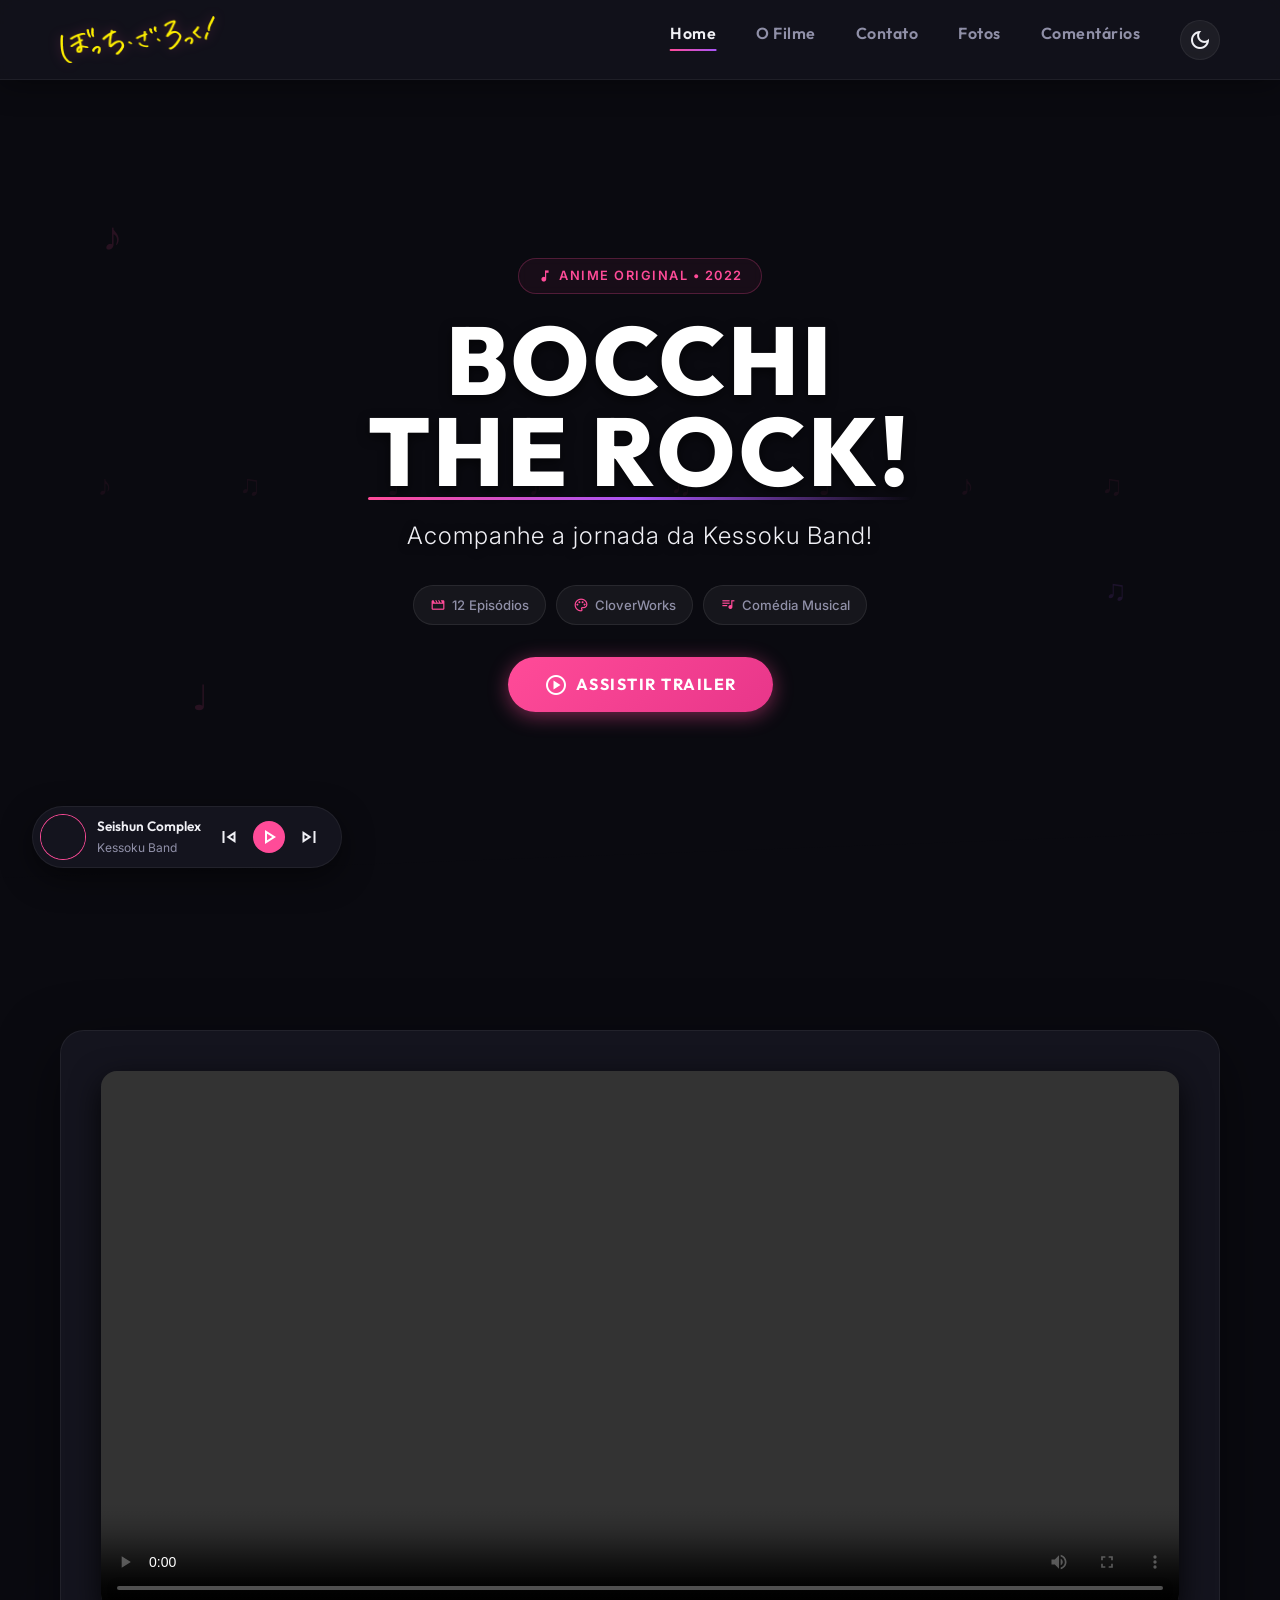
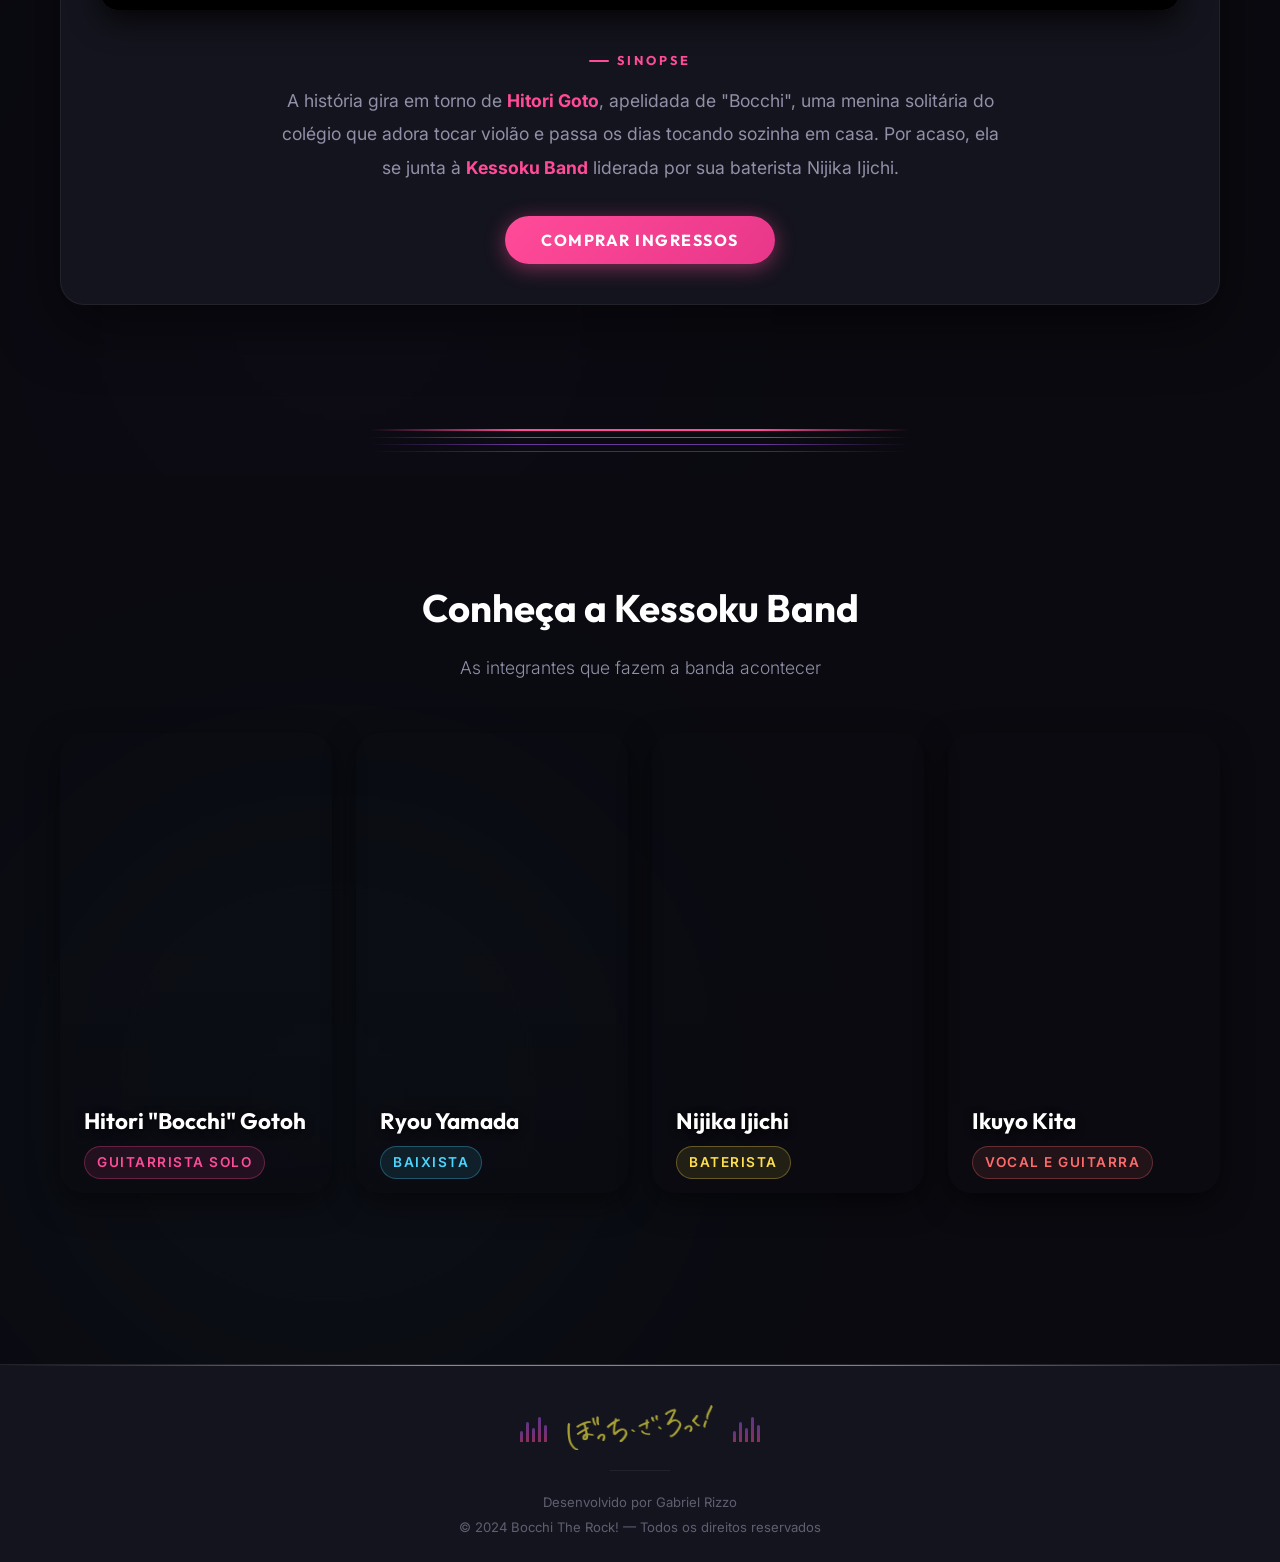
==== commit 7747b6a7: "Beta_2.0" ====
--- a/index.html
+++ b/index.html
@@ -6,6 +6,19 @@
     <meta name="viewport" content="width=device-width, initial-scale=1.0">
     <meta name="description" content="Bocchi The Rock! — Site dedicado ao anime sobre Hitori Gotoh e a Kessoku Band. Confira a sinopse, personagens, fotos e muito mais.">
     <title>Bocchi The Rock! — Anime</title>
+    <!-- Favicon & PWA -->
+    <link rel="icon" type="image/svg+xml" href="./assets/images/favicon.svg">
+    <link rel="manifest" href="./manifest.json">
+    <meta name="theme-color" content="#ff4b98">
+    <!-- Preconnect for fonts -->
+    <link rel="preconnect" href="https://fonts.googleapis.com">
+    <link rel="preconnect" href="https://fonts.gstatic.com" crossorigin>
+    <!-- Open Graph -->
+    <meta property="og:title" content="Bocchi The Rock! — Anime">
+    <meta property="og:description" content="Acompanhe a jornada da Kessoku Band! Sinopse, personagens, galeria e muito mais.">
+    <meta property="og:image" content="./assets/images/og-preview.jpg">
+    <meta property="og:type" content="website">
+    <!-- Styles -->
     <link rel="stylesheet" href="./global.css">
     <link rel="stylesheet" href="./styles.css">
     <link rel="stylesheet"
@@ -13,6 +26,12 @@
 </head>
 
 <body>
+    <!-- Splash Screen -->
+    <div id="splash-screen">
+        <img src="./assets/images/Logo Bocchi 2.png" alt="Bocchi The Rock Logo" class="splash-logo">
+        <div class="splash-loader"></div>
+    </div>
+
     <!-- Mobile Menu Overlay -->
     <div class="menu-overlay" aria-hidden="true"></div>
 
@@ -28,9 +47,16 @@
         <nav class="main-nav" aria-label="Navegação principal">
             <ul class="nav-list">
                 <li><a href="index.html" class="nav-link active">Home</a></li>
+                <li><a href="filme.html" class="nav-link">O Filme</a></li>
                 <li><a href="contato.html" class="nav-link">Contato</a></li>
                 <li><a href="fotos.html" class="nav-link">Fotos</a></li>
                 <li><a href="comentarios.html" class="nav-link">Comentários</a></li>
+                <li class="theme-toggle-wrapper">
+                    <button class="theme-toggle" aria-label="Alternar tema escuro/claro">
+                        <span class="material-symbols-outlined icon-dark">dark_mode</span>
+                        <span class="material-symbols-outlined icon-light">light_mode</span>
+                    </button>
+                </li>
             </ul>
         </nav>
     </header>
@@ -39,14 +65,35 @@
         <section id="banner-section">
             <div id="banner" role="img" aria-label="Banner do anime Bocchi The Rock!">
                 <div class="banner-content">
-                    <h1>Bocchi The Rock!</h1>
-                    <p>Acompanhe a jornada da Kessoku Band!</p>
-                    <span class="banner-subtitle">Anime • 2022</span>
-                </div>
-                <div class="scroll-indicator" aria-label="Rolar para baixo">
-                    <span class="material-symbols-outlined">expand_more</span>
-                    <p>Scroll</p>
-                </div>
+                    <div class="hero-badge">
+                        <span class="material-symbols-outlined">music_note</span>
+                        Anime Original • 2022
+                    </div>
+                    <h1>Bocchi<br><span class="title-accent">The Rock!</span></h1>
+                    <p class="hero-tagline">Acompanhe a jornada da Kessoku Band!</p>
+                    <div class="hero-info-row">
+                        <div class="hero-info-chip">
+                            <span class="material-symbols-outlined">movie</span>
+                            12 Episódios
+                        </div>
+                        <div class="hero-info-chip">
+                            <span class="material-symbols-outlined">palette</span>
+                            CloverWorks
+                        </div>
+                        <div class="hero-info-chip">
+                            <span class="material-symbols-outlined">queue_music</span>
+                            Comédia Musical
+                        </div>
+                    </div>
+                    <a href="#trailer-container" class="btn-primary hero-cta">
+                        <span class="material-symbols-outlined">play_circle</span>
+                        Assistir Trailer
+                    </a>
+                </div>
+                <!-- Decorative floating notes -->
+                <div class="hero-note hero-note-1" aria-hidden="true">♪</div>
+                <div class="hero-note hero-note-2" aria-hidden="true">♫</div>
+                <div class="hero-note hero-note-3" aria-hidden="true">♩</div>
             </div>
         </section>
 
@@ -68,6 +115,14 @@
             </div>
         </section>
 
+        <!-- Guitar String Divider -->
+        <div class="guitar-strings reveal">
+            <div class="guitar-string"></div>
+            <div class="guitar-string"></div>
+            <div class="guitar-string"></div>
+            <div class="guitar-string"></div>
+        </div>
+
         <section class="actor-cards-section">
             <div class="actor-cards-container">
                 <div class="cards-section-header reveal">
@@ -104,10 +159,34 @@
         </section>
     </main>
 
+    <!-- Guitar String Divider -->
+    <div class="guitar-strings reveal">
+        <div class="guitar-string"></div>
+        <div class="guitar-string"></div>
+        <div class="guitar-string"></div>
+        <div class="guitar-string"></div>
+    </div>
+
     <footer>
-        <a href="index.html" aria-label="Página inicial">
-            <img id="logo-footer" src="./assets/images/Logo Bocchi 2.png" alt="Bocchi The Rock! Logo">
-        </a>
+        <div class="footer-content">
+            <div class="footer-equalizer" aria-hidden="true">
+                <div class="eq-bar"></div>
+                <div class="eq-bar"></div>
+                <div class="eq-bar"></div>
+                <div class="eq-bar"></div>
+                <div class="eq-bar"></div>
+            </div>
+            <a href="index.html" aria-label="Página inicial">
+                <img id="logo-footer" src="./assets/images/Logo Bocchi 2.png" alt="Bocchi The Rock! Logo">
+            </a>
+            <div class="footer-equalizer" aria-hidden="true">
+                <div class="eq-bar"></div>
+                <div class="eq-bar"></div>
+                <div class="eq-bar"></div>
+                <div class="eq-bar"></div>
+                <div class="eq-bar"></div>
+            </div>
+        </div>
         <div class="footer-divider"></div>
         <div class="footer-info">
             <p>Desenvolvido por Gabriel Rizzo</p>
--- a/global.css
+++ b/global.css
@@ -37,6 +37,36 @@
   --radius-full: 50px;
 }
 
+body.light-theme {
+  --bg-color: #f7f7fc;
+  --bg-surface: #ffffff;
+  --bg-surface-hover: #f0f0f5;
+  --bg-glass: rgba(255, 255, 255, 0.95);
+  
+  /* Slightly darker pink for better contrast on white */
+  --neon-pink: #d81b60;
+  --neon-pink-hover: #ff4b98;
+  --neon-pink-glow: rgba(216, 27, 96, 0.25);
+  --neon-pink-subtle: rgba(216, 27, 96, 0.06);
+  
+  --neon-blue: #0081b5;
+  --neon-purple: #741dbf;
+  --neon-yellow: #a88d00;
+  
+  --text-main: #14141e;
+  --text-muted: #525266;
+  --border-subtle: rgba(10, 10, 16, 0.15);
+}
+
+body.light-theme ::placeholder {
+  color: #8a8a9d;
+  opacity: 1;
+}
+
+body.light-theme #logo {
+  filter: drop-shadow(0 2px 4px rgba(0,0,0,0.3));
+}
+
 /* ================================================
    RESET
    ================================================ */
@@ -54,17 +84,32 @@
   scrollbar-color: var(--neon-pink) var(--bg-color);
 }
 
+/* ================================================
+   CUSTOM SCROLLBAR — Guitar Fret Style
+   ================================================ */
 ::-webkit-scrollbar {
-  width: 6px;
+  width: 8px;
 }
 
 ::-webkit-scrollbar-track {
   background: var(--bg-color);
+  background-image: repeating-linear-gradient(
+    0deg,
+    transparent,
+    transparent 18px,
+    rgba(255, 255, 255, 0.03) 18px,
+    rgba(255, 255, 255, 0.03) 19px
+  );
 }
 
 ::-webkit-scrollbar-thumb {
   background: linear-gradient(180deg, var(--neon-pink), var(--neon-purple));
-  border-radius: 3px;
+  border-radius: 4px;
+  border: 1px solid rgba(0, 0, 0, 0.3);
+}
+
+::-webkit-scrollbar-thumb:hover {
+  background: linear-gradient(180deg, var(--neon-pink-hover), var(--neon-purple));
 }
 
 body {
@@ -209,6 +254,36 @@
 .nav-link.active::after {
   width: 60%;
 }
+
+/* Theme Toggle */
+.theme-toggle-wrapper {
+  display: flex;
+  align-items: center;
+  margin-left: 1rem;
+}
+
+.theme-toggle {
+  background: rgba(255, 255, 255, 0.05);
+  border: 1px solid var(--border-subtle);
+  border-radius: 50%;
+  width: 40px;
+  height: 40px;
+  display: flex;
+  align-items: center;
+  justify-content: center;
+  cursor: pointer;
+  color: var(--text-main);
+  transition: var(--transition-fast);
+}
+
+.theme-toggle:hover {
+  background: var(--neon-pink-subtle);
+  color: var(--neon-pink);
+  border-color: var(--neon-pink);
+}
+
+body.light-theme .icon-dark { display: none; }
+body:not(.light-theme) .icon-light { display: none; }
 
 /* Mobile Menu Button */
 .mobile-menu-btn {
@@ -319,7 +394,13 @@
   content: '';
   position: absolute;
   inset: 0;
-  background: linear-gradient(to bottom, rgba(10, 10, 16, 0.35) 0%, rgba(10, 10, 16, 1) 100%);
+  background: linear-gradient(
+    to bottom,
+    rgba(10, 10, 16, 0.3) 0%,
+    rgba(10, 10, 16, 0.5) 40%,
+    rgba(10, 10, 16, 0.75) 70%,
+    rgba(10, 10, 16, 0.95) 100%
+  );
 }
 
 .banner-content {
@@ -357,6 +438,55 @@
     opacity: 1;
     transform: translateY(0);
   }
+}
+
+/* --- Shared Hero Elements (all pages) --- */
+.hero-badge {
+  display: inline-flex;
+  align-items: center;
+  gap: 6px;
+  padding: 6px 18px;
+  border: 1px solid rgba(255, 75, 152, 0.25);
+  border-radius: var(--radius-full);
+  font-size: 0.8rem;
+  color: var(--neon-pink);
+  letter-spacing: 1.5px;
+  text-transform: uppercase;
+  font-weight: 600;
+  backdrop-filter: blur(4px);
+  background: rgba(255, 75, 152, 0.06);
+  margin-bottom: 20px;
+  animation: bannerFadeIn 0.8s ease-out 0.2s both;
+}
+
+.hero-badge .material-symbols-outlined {
+  font-size: 1rem;
+}
+
+.title-accent {
+  position: relative;
+  display: inline-block;
+}
+
+.title-accent::after {
+  content: '';
+  position: absolute;
+  bottom: -4px;
+  left: 0;
+  width: 100%;
+  height: 3px;
+  background: linear-gradient(90deg, var(--neon-pink), var(--neon-purple), transparent);
+  border-radius: 2px;
+}
+
+.hero-tagline {
+  font-size: clamp(1rem, 2.5vw, 1.4rem);
+  color: var(--text-muted);
+  font-weight: 300;
+  letter-spacing: 1px;
+  margin-bottom: 28px;
+  text-shadow: 0 2px 8px rgba(0, 0, 0, 0.8);
+  animation: bannerFadeIn 0.8s ease-out 0.6s both;
 }
 
 /* ================================================
@@ -532,6 +662,71 @@
 }
 
 /* ================================================
+   GUITAR STRING SECTION DIVIDER
+   ================================================ */
+.guitar-strings {
+  width: 100%;
+  padding: 24px 0;
+  display: flex;
+  flex-direction: column;
+  align-items: center;
+  gap: 6px;
+  position: relative;
+  overflow: hidden;
+}
+
+.guitar-string {
+  width: 80%;
+  max-width: 600px;
+  height: 1px;
+  border-radius: 1px;
+  opacity: 0;
+  transform: scaleX(0);
+  transition: opacity 0.6s ease, transform 0.8s cubic-bezier(0.4, 0, 0.2, 1);
+}
+
+.guitar-strings.active .guitar-string {
+  opacity: 1;
+  transform: scaleX(1);
+}
+
+.guitar-string:nth-child(1) {
+  background: linear-gradient(90deg, transparent 5%, var(--neon-pink) 30%, var(--neon-pink) 70%, transparent 95%);
+  height: 2px;
+  transition-delay: 0.1s;
+}
+.guitar-string:nth-child(2) {
+  background: linear-gradient(90deg, transparent 5%, rgba(255, 75, 152, 0.7) 30%, rgba(255, 75, 152, 0.7) 70%, transparent 95%);
+  transition-delay: 0.2s;
+}
+.guitar-string:nth-child(3) {
+  background: linear-gradient(90deg, transparent 5%, rgba(168, 85, 247, 0.6) 30%, rgba(168, 85, 247, 0.6) 70%, transparent 95%);
+  transition-delay: 0.3s;
+}
+.guitar-string:nth-child(4) {
+  background: linear-gradient(90deg, transparent 5%, rgba(168, 85, 247, 0.4) 30%, rgba(168, 85, 247, 0.4) 70%, transparent 95%);
+  transition-delay: 0.4s;
+}
+
+.guitar-strings.active .guitar-string {
+  animation: stringVibrate 0.3s ease-in-out;
+  animation-delay: inherit;
+}
+
+.guitar-strings.active .guitar-string:nth-child(1) { animation-delay: 0.5s; }
+.guitar-strings.active .guitar-string:nth-child(2) { animation-delay: 0.6s; }
+.guitar-strings.active .guitar-string:nth-child(3) { animation-delay: 0.7s; }
+.guitar-strings.active .guitar-string:nth-child(4) { animation-delay: 0.8s; }
+
+@keyframes stringVibrate {
+  0%, 100% { transform: scaleX(1) translateY(0); }
+  20% { transform: scaleX(1) translateY(-2px); }
+  40% { transform: scaleX(1) translateY(1.5px); }
+  60% { transform: scaleX(1) translateY(-1px); }
+  80% { transform: scaleX(1) translateY(0.5px); }
+}
+
+/* ================================================
    FOOTER
    ================================================ */
 footer {
@@ -556,6 +751,12 @@
   background: linear-gradient(90deg, transparent, var(--neon-pink), var(--neon-purple), transparent);
 }
 
+.footer-content {
+  display: flex;
+  align-items: center;
+  gap: 20px;
+}
+
 #logo-footer {
   height: 45px;
   opacity: 0.65;
@@ -566,6 +767,34 @@
 #logo-footer:hover {
   opacity: 1;
   filter: grayscale(0);
+}
+
+/* Equalizer Animation */
+.footer-equalizer {
+  display: flex;
+  align-items: flex-end;
+  gap: 3px;
+  height: 28px;
+}
+
+.eq-bar {
+  width: 3px;
+  border-radius: 2px 2px 0 0;
+  background: linear-gradient(to top, var(--neon-pink), var(--neon-purple));
+  opacity: 0.5;
+  animation: eqBounce 1.2s ease-in-out infinite alternate;
+}
+
+.eq-bar:nth-child(1) { height: 40%; animation-delay: 0s; }
+.eq-bar:nth-child(2) { height: 70%; animation-delay: 0.15s; }
+.eq-bar:nth-child(3) { height: 50%; animation-delay: 0.3s; }
+.eq-bar:nth-child(4) { height: 90%; animation-delay: 0.45s; }
+.eq-bar:nth-child(5) { height: 60%; animation-delay: 0.6s; }
+
+@keyframes eqBounce {
+  0% { transform: scaleY(0.3); }
+  50% { transform: scaleY(1); }
+  100% { transform: scaleY(0.5); }
 }
 
 .footer-info {
@@ -652,4 +881,121 @@
     width: 42px;
     height: 42px;
   }
+}
+
+/* ================================================
+   MINI PLAYER (FLOATING)
+   ================================================ */
+.mini-player {
+  position: fixed;
+  bottom: 2rem;
+  left: 2rem;
+  background: var(--bg-surface);
+  border: 1px solid var(--border-subtle);
+  border-radius: var(--radius-full);
+  padding: 8px 16px 8px 8px;
+  display: flex;
+  align-items: center;
+  gap: 12px;
+  box-shadow: 0 10px 30px rgba(0,0,0,0.5);
+  z-index: 998;
+  transform: translateY(150%);
+  transition: transform 0.6s cubic-bezier(0.175, 0.885, 0.32, 1.275);
+}
+
+body.light-theme .mini-player {
+  box-shadow: 0 10px 30px rgba(0,0,0,0.1);
+}
+
+.mini-player.visible {
+  transform: translateY(0);
+}
+
+.player-cover {
+  width: 44px;
+  height: 44px;
+  border-radius: 50%;
+  background: url('https://i.scdn.co/image/ab67616d0000b27376c66914b1a2d103305a4ecb') center/cover;
+  animation: spinCover 6s linear infinite paused;
+  border: 2px solid var(--bg-surface);
+  box-shadow: 0 0 0 1px var(--neon-pink);
+}
+
+.mini-player.playing .player-cover {
+  animation-play-state: running;
+}
+
+.player-info {
+  display: flex;
+  flex-direction: column;
+  min-width: 100px;
+}
+
+.player-title {
+  font-size: 0.85rem;
+  font-weight: 600;
+  color: var(--text-main);
+  margin: 0;
+  font-family: var(--font-display);
+}
+
+.player-band {
+  font-size: 0.75rem;
+  color: var(--text-muted);
+  margin: 0;
+}
+
+.player-controls {
+  display: flex;
+  align-items: center;
+  gap: 4px;
+}
+
+.player-btn {
+  background: none;
+  border: none;
+  color: var(--text-main);
+  cursor: pointer;
+  display: flex;
+  align-items: center;
+  justify-content: center;
+  transition: color 0.2s ease;
+  padding: 4px;
+}
+
+.player-btn:hover {
+  color: var(--neon-pink);
+}
+
+.player-btn.play-btn {
+  background: var(--neon-pink);
+  color: white;
+  width: 32px;
+  height: 32px;
+  border-radius: 50%;
+  margin: 0 4px;
+}
+
+.player-btn.play-btn:hover {
+  background: var(--neon-pink-hover);
+  color: white;
+  transform: scale(1.05);
+}
+
+@keyframes spinCover {
+  to { transform: rotate(360deg); }
+}
+
+@media (max-width: 600px) {
+  body {
+    padding-bottom: 70px; /* Space for the floating player */
+  }
+
+  .mini-player {
+    bottom: 0.5rem;
+    left: 0.5rem;
+    right: 0.5rem;
+    justify-content: space-between;
+    padding: 6px 12px 6px 6px;
+  }
 }
--- a/styles.css
+++ b/styles.css
@@ -2,86 +2,223 @@
    HOME PAGE — SPECIFIC STYLES
    ================================================ */
 
+/* --- SPLASH SCREEN --- */
+#splash-screen {
+  position: fixed;
+  inset: 0;
+  width: 100vw;
+  height: 100vh;
+  background-color: var(--bg-color);
+  z-index: 9999;
+  display: flex;
+  flex-direction: column;
+  justify-content: center;
+  align-items: center;
+  transition: opacity 0.6s ease, visibility 0.6s ease;
+}
+
+#splash-screen.fade-out {
+  opacity: 0;
+  visibility: hidden;
+}
+
+.splash-logo {
+  max-width: 300px;
+  animation: pulseLogo 2s infinite ease-in-out;
+}
+
+.splash-loader {
+  width: 40px;
+  height: 40px;
+  border: 3px solid rgba(255, 75, 152, 0.2);
+  border-top-color: var(--neon-pink);
+  border-radius: 50%;
+  margin-top: 30px;
+  animation: spinLoader 1s linear infinite;
+}
+
+@keyframes pulseLogo {
+  0% { transform: scale(1); opacity: 0.8; }
+  50% { transform: scale(1.05); opacity: 1; }
+  100% { transform: scale(1); opacity: 0.8; }
+}
+
+@keyframes spinLoader {
+  to { transform: rotate(360deg); }
+}
+
 /* --- HERO BANNER --- */
 #banner {
   background-image: url('https://store.aniplexusa.com/bocchi-the-rock/images/header.jpg');
-  height: 75vh;
-  min-height: 500px;
+  height: 90vh;
+  min-height: 600px;
   position: relative;
   overflow: hidden;
 }
 
-/* Animated particles/bokeh overlay */
+/* Floating Musical Notes Overlay */
 #banner::after {
-  content: '';
+  content: '♪  ♫  ♩  ♪  ♫  ♩  ♪  ♫';
   position: absolute;
   inset: 0;
-  background-image:
-    radial-gradient(2px 2px at 20% 30%, rgba(255, 75, 152, 0.5), transparent),
-    radial-gradient(2px 2px at 40% 70%, rgba(75, 213, 255, 0.4), transparent),
-    radial-gradient(1.5px 1.5px at 60% 20%, rgba(168, 85, 247, 0.5), transparent),
-    radial-gradient(2px 2px at 80% 60%, rgba(255, 75, 152, 0.3), transparent),
-    radial-gradient(1.5px 1.5px at 10% 80%, rgba(75, 213, 255, 0.3), transparent),
-    radial-gradient(2px 2px at 90% 40%, rgba(168, 85, 247, 0.4), transparent);
-  animation: floatParticles 12s ease-in-out infinite alternate;
-  opacity: 0.6;
+  font-size: 1.8rem;
+  color: rgba(255, 75, 152, 0.12);
+  display: flex;
+  align-items: center;
+  justify-content: space-around;
+  letter-spacing: 60px;
+  animation: floatNotes 8s ease-in-out infinite alternate;
+  opacity: 0.5;
   z-index: 1;
   pointer-events: none;
-}
-
-@keyframes floatParticles {
-  0% { transform: translateY(0) translateX(0); }
-  33% { transform: translateY(-15px) translateX(10px); }
-  66% { transform: translateY(10px) translateX(-8px); }
-  100% { transform: translateY(-20px) translateX(5px); }
-}
-
-.banner-content .banner-subtitle {
-  display: inline-block;
-  margin-top: 24px;
-  padding: 8px 24px;
-  border: 1px solid rgba(255, 75, 152, 0.3);
+  overflow: hidden;
+}
+
+@keyframes floatNotes {
+  0% { transform: translateY(0) translateX(0); letter-spacing: 60px; }
+  50% { transform: translateY(-20px) translateX(15px); letter-spacing: 70px; }
+  100% { transform: translateY(10px) translateX(-10px); letter-spacing: 55px; }
+}
+
+/* Hero Badge */
+.hero-badge {
+  display: inline-flex;
+  align-items: center;
+  gap: 6px;
+  padding: 6px 18px;
+  border: 1px solid rgba(255, 75, 152, 0.25);
   border-radius: var(--radius-full);
-  font-size: 0.9rem;
-  color: var(--neon-pink);
-  letter-spacing: 2px;
+  font-size: 0.8rem;
+  color: var(--neon-pink);
+  letter-spacing: 1.5px;
   text-transform: uppercase;
   font-weight: 600;
   backdrop-filter: blur(4px);
+  background: rgba(255, 75, 152, 0.06);
+  margin-bottom: 20px;
+  animation: bannerFadeIn 0.8s ease-out 0.2s both;
+}
+
+.hero-badge .material-symbols-outlined {
+  font-size: 1rem;
+}
+
+/* Title styling — split into two lines */
+.banner-content h1 {
+  font-size: clamp(3rem, 8vw, 6rem);
+  line-height: 0.95;
+  margin-bottom: 20px;
+  animation: bannerFadeIn 0.8s ease-out 0.4s both;
+}
+
+.title-accent {
+  position: relative;
+  display: inline-block;
+}
+
+.title-accent::after {
+  content: '';
+  position: absolute;
+  bottom: -4px;
+  left: 0;
+  width: 100%;
+  height: 3px;
+  background: linear-gradient(90deg, var(--neon-pink), var(--neon-purple), transparent);
+  border-radius: 2px;
+}
+
+/* Tagline */
+.hero-tagline {
+  font-size: clamp(1rem, 2.5vw, 1.4rem);
+  color: var(--text-muted);
+  font-weight: 300;
+  letter-spacing: 1px;
+  margin-bottom: 28px;
+  animation: bannerFadeIn 0.8s ease-out 0.6s both;
+}
+
+/* Info chips row */
+.hero-info-row {
+  display: flex;
+  flex-wrap: wrap;
+  gap: 10px;
+  margin-bottom: 32px;
+  justify-content: center;
+  animation: bannerFadeIn 0.8s ease-out 0.8s both;
+}
+
+.hero-info-chip {
+  display: inline-flex;
+  align-items: center;
+  gap: 6px;
+  padding: 8px 16px;
+  background: rgba(255, 255, 255, 0.05);
+  border: 1px solid rgba(255, 255, 255, 0.08);
+  border-radius: var(--radius-full);
+  font-size: 0.82rem;
+  color: var(--text-muted);
+  font-weight: 500;
+  backdrop-filter: blur(6px);
+  transition: all var(--transition-fast);
+}
+
+.hero-info-chip:hover {
   background: rgba(255, 75, 152, 0.08);
-}
-
-/* Scroll indicator */
-.scroll-indicator {
-  position: absolute;
-  bottom: 30px;
-  left: 50%;
-  transform: translateX(-50%);
-  z-index: 3;
-  display: flex;
-  flex-direction: column;
-  align-items: center;
-  gap: 6px;
-  animation: bounceDown 2s ease-in-out infinite;
-  cursor: pointer;
-}
-
-.scroll-indicator span {
-  font-size: 1.6rem;
-  color: rgba(255, 255, 255, 0.5);
-}
-
-.scroll-indicator p {
-  font-size: 0.7rem;
-  color: rgba(255, 255, 255, 0.35);
-  text-transform: uppercase;
-  letter-spacing: 2px;
-}
-
-@keyframes bounceDown {
-  0%, 20%, 50%, 80%, 100% { transform: translateX(-50%) translateY(0); }
-  40% { transform: translateX(-50%) translateY(10px); }
-  60% { transform: translateX(-50%) translateY(5px); }
+  border-color: rgba(255, 75, 152, 0.2);
+  color: var(--text-main);
+}
+
+.hero-info-chip .material-symbols-outlined {
+  font-size: 1rem;
+  color: var(--neon-pink);
+}
+
+/* Hero CTA button */
+.hero-cta {
+  animation: bannerFadeIn 0.8s ease-out 1s both;
+}
+
+/* Decorative floating notes */
+.hero-note {
+  position: absolute;
+  font-size: 2rem;
+  color: var(--neon-pink);
+  opacity: 0.12;
+  z-index: 1;
+  pointer-events: none;
+  animation: noteFloat 6s ease-in-out infinite;
+}
+
+.hero-note-1 {
+  top: 15%;
+  left: 8%;
+  font-size: 2.5rem;
+  animation-delay: 0s;
+  animation-duration: 7s;
+}
+
+.hero-note-2 {
+  top: 60%;
+  right: 12%;
+  font-size: 1.8rem;
+  animation-delay: 2s;
+  animation-duration: 5s;
+  color: var(--neon-purple);
+}
+
+.hero-note-3 {
+  bottom: 20%;
+  left: 15%;
+  font-size: 2.2rem;
+  animation-delay: 4s;
+  animation-duration: 8s;
+}
+
+@keyframes noteFloat {
+  0%, 100% { transform: translateY(0) rotate(0deg); }
+  25% { transform: translateY(-15px) rotate(5deg); }
+  50% { transform: translateY(-5px) rotate(-3deg); }
+  75% { transform: translateY(-20px) rotate(8deg); }
 }
 
 /* ================================================
@@ -92,23 +229,22 @@
   display: flex;
   justify-content: center;
   padding: var(--section-padding) clamp(20px, 5%, 60px);
+  padding-top: calc(var(--section-padding) + 40px);
   background-color: var(--bg-color);
   position: relative;
 }
 
-/* Ambient glow */
+/* Diagonal transition from banner */
 #trailer-container::before {
   content: '';
   position: absolute;
-  top: -80px;
-  right: 10%;
-  width: 350px;
-  height: 350px;
-  background: var(--neon-pink);
-  filter: blur(180px);
-  opacity: 0.1;
-  z-index: 0;
-  pointer-events: none;
+  top: -60px;
+  left: 0;
+  width: 100%;
+  height: 80px;
+  background: var(--bg-color);
+  clip-path: polygon(0 60%, 100% 0, 100% 100%, 0 100%);
+  z-index: 2;
 }
 
 #trailer-container::after {
@@ -296,7 +432,6 @@
 
 .card:hover {
   transform: translateY(-8px) scale(1.02);
-  box-shadow: 0 20px 50px rgba(255, 75, 152, 0.15);
 }
 
 .card:hover::before {
@@ -306,6 +441,47 @@
 
 .card:hover .card-info {
   transform: translateY(0);
+}
+
+/* === Character-Specific Colors === */
+/* Bocchi — Pink (main character) */
+.banner-1 .card-info span {
+  color: var(--neon-pink);
+  border-color: rgba(255, 75, 152, 0.3);
+  background: rgba(255, 75, 152, 0.1);
+}
+.banner-1:hover {
+  box-shadow: 0 20px 50px rgba(255, 75, 152, 0.2);
+}
+
+/* Ryou — Blue (cool bassist) */
+.banner-2 .card-info span {
+  color: var(--neon-blue);
+  border-color: rgba(75, 213, 255, 0.3);
+  background: rgba(75, 213, 255, 0.1);
+}
+.banner-2:hover {
+  box-shadow: 0 20px 50px rgba(75, 213, 255, 0.2);
+}
+
+/* Nijika — Yellow (energetic drummer) */
+.banner-3 .card-info span {
+  color: var(--neon-yellow);
+  border-color: rgba(255, 223, 75, 0.3);
+  background: rgba(255, 223, 75, 0.1);
+}
+.banner-3:hover {
+  box-shadow: 0 20px 50px rgba(255, 223, 75, 0.15);
+}
+
+/* Kita — Red/Coral (passionate vocalist) */
+.banner-4 .card-info span {
+  color: #ff6b6b;
+  border-color: rgba(255, 107, 107, 0.3);
+  background: rgba(255, 107, 107, 0.1);
+}
+.banner-4:hover {
+  box-shadow: 0 20px 50px rgba(255, 107, 107, 0.2);
 }
 
 /* Card Backgrounds */
@@ -337,15 +513,24 @@
 
 @media (max-width: 768px) {
   #banner {
-    height: 55vh;
-    min-height: 400px;
+    height: 80vh;
+    min-height: 500px;
   }
 
   .card {
     height: 380px;
   }
 
-  .scroll-indicator {
+  .hero-note {
     display: none;
   }
+
+  .hero-info-row {
+    gap: 6px;
+  }
+
+  .hero-info-chip {
+    padding: 6px 12px;
+    font-size: 0.75rem;
+  }
 }
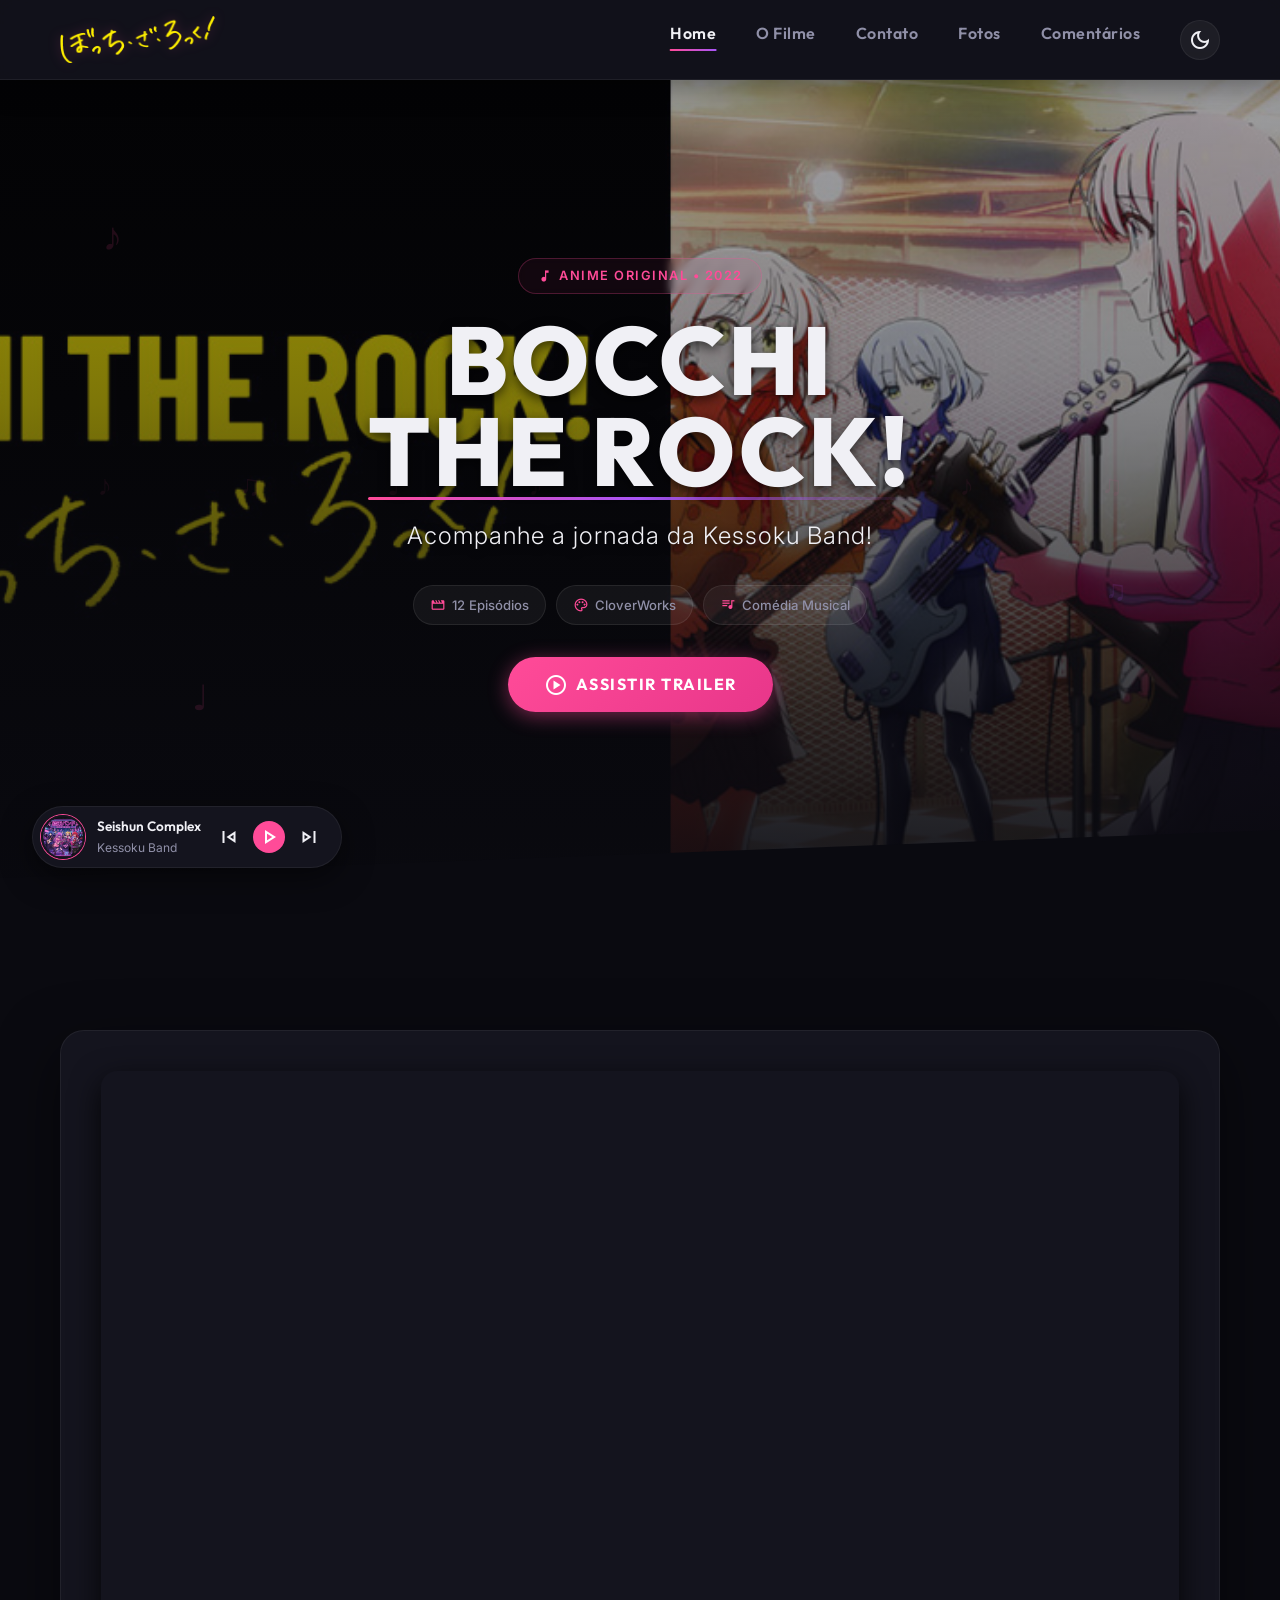
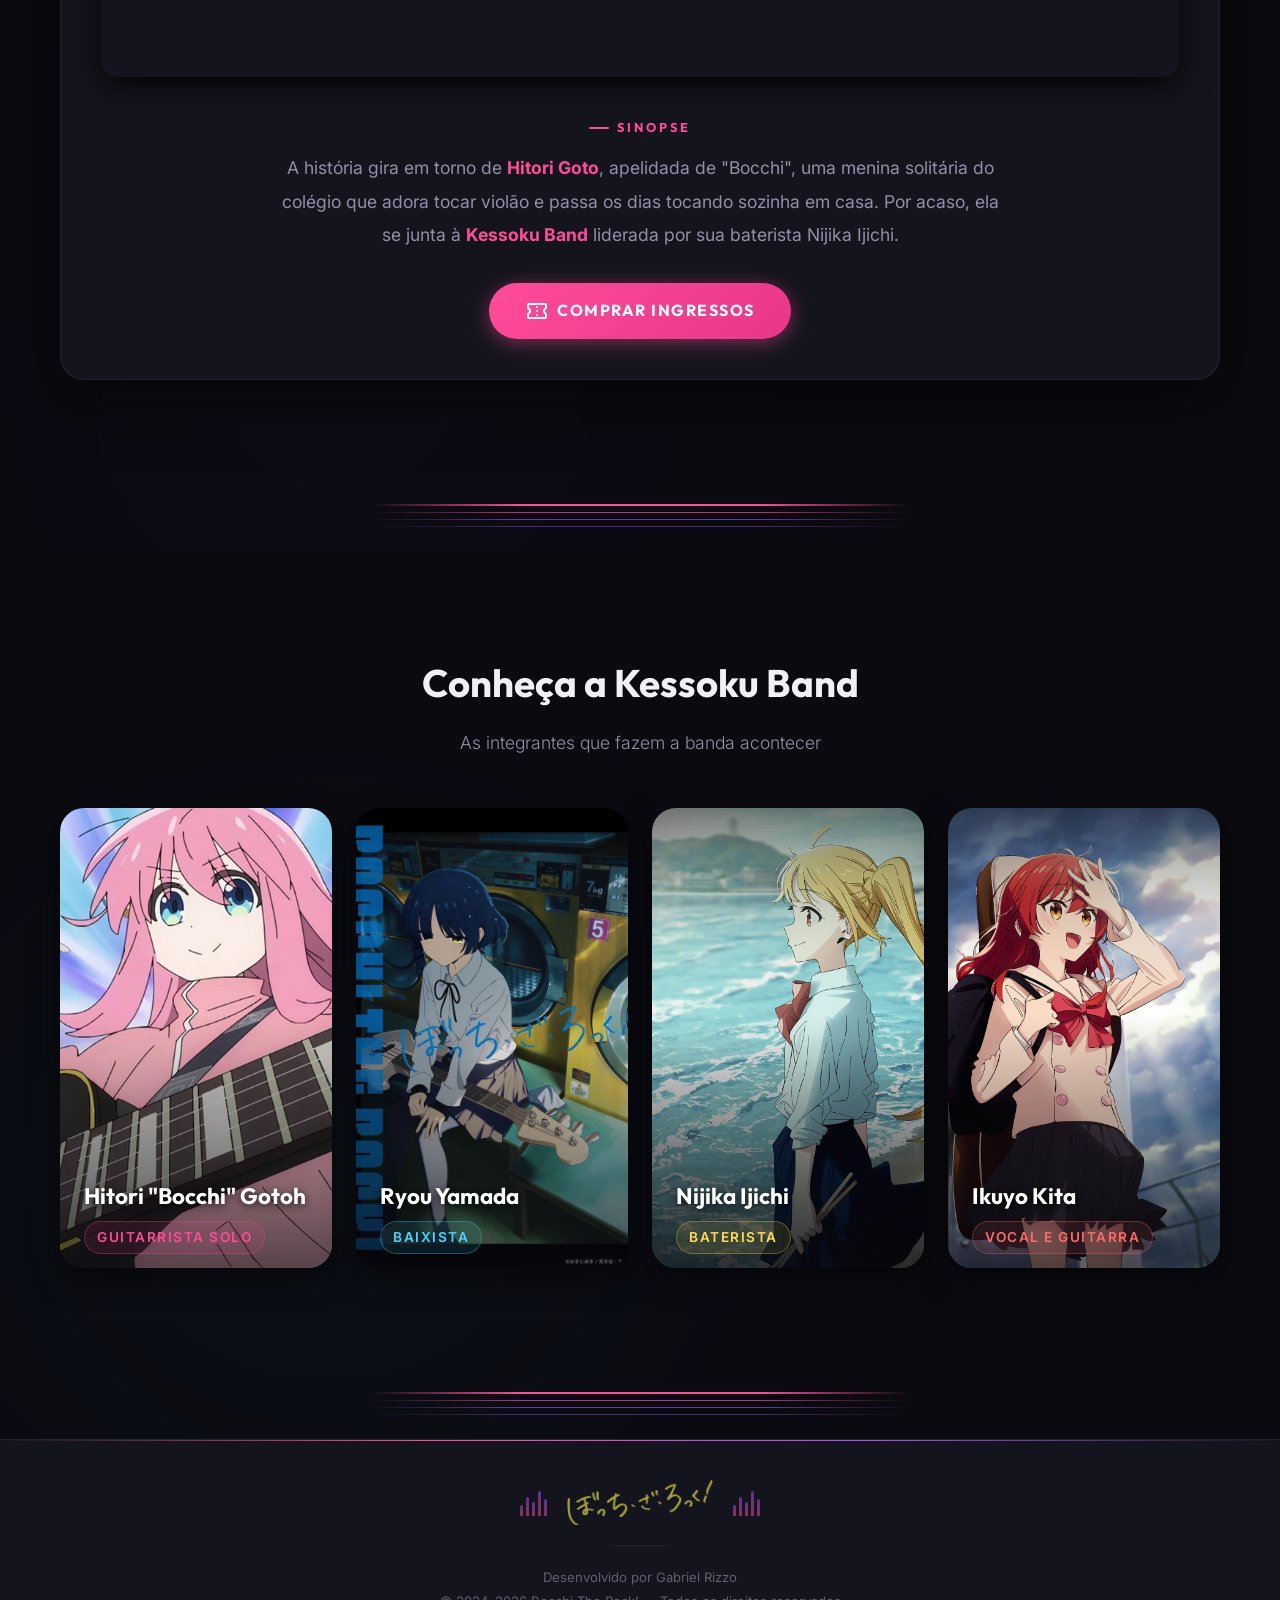
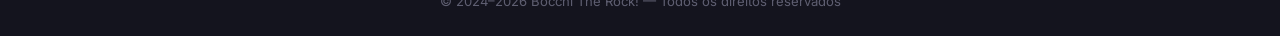
==== commit 87b0a8ed: "Beta_3.0" ====
--- a/index.html
+++ b/index.html
@@ -4,7 +4,8 @@
 <head>
     <meta charset="UTF-8">
     <meta name="viewport" content="width=device-width, initial-scale=1.0">
-    <meta name="description" content="Bocchi The Rock! — Site dedicado ao anime sobre Hitori Gotoh e a Kessoku Band. Confira a sinopse, personagens, fotos e muito mais.">
+    <meta name="description"
+        content="Bocchi The Rock! — Site dedicado ao anime sobre Hitori Gotoh e a Kessoku Band. Confira a sinopse, personagens, fotos e muito mais.">
     <title>Bocchi The Rock! — Anime</title>
     <!-- Favicon & PWA -->
     <link rel="icon" type="image/svg+xml" href="./assets/images/favicon.svg">
@@ -13,9 +14,11 @@
     <!-- Preconnect for fonts -->
     <link rel="preconnect" href="https://fonts.googleapis.com">
     <link rel="preconnect" href="https://fonts.gstatic.com" crossorigin>
+    <link rel="stylesheet" href="https://fonts.googleapis.com/css2?family=Inter:wght@300;400;500;600&family=Outfit:wght@300;400;600;800&display=swap">
     <!-- Open Graph -->
     <meta property="og:title" content="Bocchi The Rock! — Anime">
-    <meta property="og:description" content="Acompanhe a jornada da Kessoku Band! Sinopse, personagens, galeria e muito mais.">
+    <meta property="og:description"
+        content="Acompanhe a jornada da Kessoku Band! Sinopse, personagens, galeria e muito mais.">
     <meta property="og:image" content="./assets/images/og-preview.jpg">
     <meta property="og:type" content="website">
     <!-- Styles -->
@@ -99,10 +102,13 @@
 
         <section id="trailer-container">
             <div class="content reveal">
-                <video controls class="trailer" aria-label="Trailer oficial de Bocchi The Rock!">
-                    <source src="./assets/videos/BOCCHI THE ROCK! _ TRAILER OFICIAL.mp4" type="video/mp4">
-                    Seu navegador não possui suporte para vídeos
-                </video>
+                <div class="trailer-wrapper">
+                    <iframe class="trailer" src="https://www.youtube-nocookie.com/embed/etKsUzvVLsg"
+                        title="Trailer oficial de Bocchi The Rock!" frameborder="0"
+                        allow="accelerometer; autoplay; clipboard-write; encrypted-media; gyroscope; picture-in-picture; web-share"
+                        allowfullscreen loading="lazy">
+                    </iframe>
+                </div>
                 <div id="sinopse">
                     <span class="sinopse-label">Sinopse</span>
                     <p class="description">
@@ -110,7 +116,10 @@
                         solitária do colégio que adora tocar violão e passa os dias tocando sozinha em casa. Por acaso,
                         ela se junta à <strong>Kessoku Band</strong> liderada por sua baterista Nijika Ijichi.
                     </p>
-                    <button class="btn-primary">Comprar Ingressos</button>
+                    <a href="filme.html#ticket-section" class="btn-primary">
+                        <span class="material-symbols-outlined">confirmation_number</span>
+                        Comprar Ingressos
+                    </a>
                 </div>
             </div>
         </section>
@@ -190,7 +199,7 @@
         <div class="footer-divider"></div>
         <div class="footer-info">
             <p>Desenvolvido por Gabriel Rizzo</p>
-            <p>© 2024 Bocchi The Rock! — Todos os direitos reservados</p>
+            <p>© <span class="copyright-year">2024</span> Bocchi The Rock! — Todos os direitos reservados</p>
         </div>
     </footer>
 
--- a/global.css
+++ b/global.css
@@ -1,4 +1,4 @@
-@import url('https://fonts.googleapis.com/css2?family=Inter:wght@300;400;500;600&family=Outfit:wght@300;400;600;800&display=swap');
+/* Fonts loaded via <link> tags in HTML for optimal performance */
 
 :root {
   /* Colors */
@@ -67,6 +67,34 @@
   filter: drop-shadow(0 2px 4px rgba(0,0,0,0.3));
 }
 
+/* Fix generic transparent white card backgrounds losing contrast */
+body.light-theme .form-input,
+body.light-theme .theme-toggle,
+body.light-theme .character-card,
+body.light-theme .gallery-item {
+  background: var(--bg-surface-hover);
+  border-color: var(--border-subtle);
+}
+
+/* Fix form inputs: dark background on light theme */
+body.light-theme .form-group input,
+body.light-theme .form-group textarea {
+  background-color: var(--bg-surface-hover);
+  color: var(--text-main);
+}
+
+/* Fix header scrolled state for light theme */
+body.light-theme header.scrolled {
+  background: rgba(247, 247, 252, 0.95);
+  box-shadow: 0 2px 20px rgba(0, 0, 0, 0.08);
+}
+
+/* Fix hero info chips for light theme */
+body.light-theme .hero-info-chip {
+  background: rgba(0, 0, 0, 0.04);
+  border-color: rgba(0, 0, 0, 0.1);
+}
+
 /* ================================================
    RESET
    ================================================ */
@@ -76,6 +104,19 @@
   margin: 0;
   padding: 0;
   box-sizing: border-box;
+}
+
+/* ================================================
+   SMOOTH THEME TRANSITION
+   ================================================ */
+body.theme-transitioning,
+body.theme-transitioning *,
+body.theme-transitioning *::before,
+body.theme-transitioning *::after {
+  transition: background-color 0.5s ease,
+              color 0.4s ease,
+              border-color 0.4s ease,
+              box-shadow 0.4s ease !important;
 }
 
 html {
@@ -403,6 +444,16 @@
   );
 }
 
+body.light-theme #banner::before {
+  background: linear-gradient(
+    to bottom,
+    rgba(247, 247, 252, 0.3) 0%,
+    rgba(247, 247, 252, 0.5) 40%,
+    rgba(247, 247, 252, 0.75) 70%,
+    rgba(247, 247, 252, 0.95) 100%
+  );
+}
+
 .banner-content {
   position: relative;
   z-index: 2;
@@ -415,7 +466,7 @@
   font-size: clamp(2.5rem, 6vw, 4.5rem);
   font-weight: 800;
   text-transform: uppercase;
-  color: #fff;
+  color: var(--text-main);
   text-shadow: 0 4px 12px rgba(0, 0, 0, 0.6);
   letter-spacing: 3px;
   margin-bottom: 12px;
@@ -494,7 +545,7 @@
    ================================================ */
 .section-title {
   font-size: clamp(1.8rem, 3vw, 2.5rem);
-  color: #fff;
+  color: var(--text-main);
   margin-bottom: 50px;
   text-align: center;
   position: relative;
@@ -541,7 +592,7 @@
   background-color: rgba(0, 0, 0, 0.25);
   border: 1px solid var(--border-subtle);
   border-radius: var(--radius-md);
-  color: #fff;
+  color: var(--text-main);
   font-size: 1rem;
   font-family: var(--font-body);
   transition: all var(--transition-fast);
@@ -868,6 +919,25 @@
     width: 40px;
   }
 
+  /* Stagger animation for mobile nav links */
+  .main-nav .nav-list li {
+    opacity: 0;
+    transform: translateX(20px);
+    transition: opacity 0.3s ease, transform 0.3s ease;
+  }
+
+  .main-nav.active .nav-list li {
+    opacity: 1;
+    transform: translateX(0);
+  }
+
+  .main-nav.active .nav-list li:nth-child(1) { transition-delay: 0.05s; }
+  .main-nav.active .nav-list li:nth-child(2) { transition-delay: 0.10s; }
+  .main-nav.active .nav-list li:nth-child(3) { transition-delay: 0.15s; }
+  .main-nav.active .nav-list li:nth-child(4) { transition-delay: 0.20s; }
+  .main-nav.active .nav-list li:nth-child(5) { transition-delay: 0.25s; }
+  .main-nav.active .nav-list li:nth-child(6) { transition-delay: 0.30s; }
+
   /* Banner */
   #banner {
     background-attachment: scroll; /* Fix mobile parallax */
@@ -915,7 +985,7 @@
   width: 44px;
   height: 44px;
   border-radius: 50%;
-  background: url('https://i.scdn.co/image/ab67616d0000b27376c66914b1a2d103305a4ecb') center/cover;
+  background: url('./assets/images/album-cover.png') center/cover;
   animation: spinCover 6s linear infinite paused;
   border: 2px solid var(--bg-surface);
   box-shadow: 0 0 0 1px var(--neon-pink);
@@ -998,4 +1068,39 @@
     justify-content: space-between;
     padding: 6px 12px 6px 6px;
   }
+
+  /* Reposition back-to-top above the player on mobile */
+  .back-to-top {
+    bottom: 80px;
+  }
+}
+
+/* Player close button */
+.player-close {
+  position: absolute;
+  top: -6px;
+  right: -6px;
+  width: 22px !important;
+  height: 22px !important;
+  background: var(--bg-surface) !important;
+  border: 1px solid var(--border-subtle) !important;
+  border-radius: 50%;
+  padding: 0 !important;
+  opacity: 0;
+  transition: opacity 0.2s ease, transform 0.2s ease !important;
+}
+
+.player-close .material-symbols-outlined {
+  font-size: 14px;
+}
+
+.mini-player:hover .player-close {
+  opacity: 1;
+}
+
+.player-close:hover {
+  background: var(--neon-pink) !important;
+  color: white !important;
+  border-color: var(--neon-pink) !important;
+  transform: scale(1.1);
 }
--- a/styles.css
+++ b/styles.css
@@ -49,7 +49,7 @@
 
 /* --- HERO BANNER --- */
 #banner {
-  background-image: url('https://store.aniplexusa.com/bocchi-the-rock/images/header.jpg');
+  background-image: url('./assets/images/banner-header.jpg');
   height: 90vh;
   min-height: 600px;
   position: relative;
@@ -80,61 +80,12 @@
   100% { transform: translateY(10px) translateX(-10px); letter-spacing: 55px; }
 }
 
-/* Hero Badge */
-.hero-badge {
-  display: inline-flex;
-  align-items: center;
-  gap: 6px;
-  padding: 6px 18px;
-  border: 1px solid rgba(255, 75, 152, 0.25);
-  border-radius: var(--radius-full);
-  font-size: 0.8rem;
-  color: var(--neon-pink);
-  letter-spacing: 1.5px;
-  text-transform: uppercase;
-  font-weight: 600;
-  backdrop-filter: blur(4px);
-  background: rgba(255, 75, 152, 0.06);
-  margin-bottom: 20px;
-  animation: bannerFadeIn 0.8s ease-out 0.2s both;
-}
-
-.hero-badge .material-symbols-outlined {
-  font-size: 1rem;
-}
-
-/* Title styling — split into two lines */
+/* Home-specific overrides (base styles in global.css) */
 .banner-content h1 {
   font-size: clamp(3rem, 8vw, 6rem);
   line-height: 0.95;
   margin-bottom: 20px;
   animation: bannerFadeIn 0.8s ease-out 0.4s both;
-}
-
-.title-accent {
-  position: relative;
-  display: inline-block;
-}
-
-.title-accent::after {
-  content: '';
-  position: absolute;
-  bottom: -4px;
-  left: 0;
-  width: 100%;
-  height: 3px;
-  background: linear-gradient(90deg, var(--neon-pink), var(--neon-purple), transparent);
-  border-radius: 2px;
-}
-
-/* Tagline */
-.hero-tagline {
-  font-size: clamp(1rem, 2.5vw, 1.4rem);
-  color: var(--text-muted);
-  font-weight: 300;
-  letter-spacing: 1px;
-  margin-bottom: 28px;
-  animation: bannerFadeIn 0.8s ease-out 0.6s both;
 }
 
 /* Info chips row */
@@ -277,10 +228,23 @@
   z-index: 1;
 }
 
+.trailer-wrapper {
+  width: 100%;
+  position: relative;
+  padding-bottom: 56.25%; /* 16:9 aspect ratio */
+  border-radius: var(--radius-md);
+  overflow: hidden;
+  box-shadow: 0 10px 30px rgba(0, 0, 0, 0.8);
+}
+
 .trailer {
-  width: 100%;
+  position: absolute;
+  top: 0;
+  left: 0;
+  width: 100%;
+  height: 100%;
+  border: none;
   border-radius: var(--radius-md);
-  box-shadow: 0 10px 30px rgba(0, 0, 0, 0.8);
 }
 
 #sinopse {
@@ -363,7 +327,7 @@
 
 .cards-section-header h2 {
   font-size: clamp(1.8rem, 3vw, 2.5rem);
-  color: #fff;
+  color: var(--text-main);
   margin-bottom: 12px;
 }
 
@@ -486,19 +450,19 @@
 
 /* Card Backgrounds */
 .banner-1 {
-  background: url(https://garotasquecurtemanimes.com.br/wp-content/uploads/2023/10/Bocchi-the-Rock-imagem-cp-noticia-filme-compilatorio-animes-GQCA.webp) center/cover;
+  background: url(./assets/images/card-bocchi.webp) center/cover;
 }
 
 .banner-2 {
-  background-image: url(https://a.storyblok.com/f/178900/750x1061/4f92dee8e2/7125b56d8f6e0a25d7931092e68390ae1645204415_main.jpg);
+  background-image: url(./assets/images/card-ryou.jpg);
 }
 
 .banner-3 {
-  background-image: url(https://s1.zerochan.net/Ijichi.Nijika.600.3778455.jpg);
+  background-image: url(./assets/images/card-nijika.jpg);
 }
 
 .banner-4 {
-  background-image: url(https://static.zerochan.net/Kita.Ikuyo.full.3778457.jpg);
+  background-image: url(./assets/images/card-kita.jpg);
   background-position: top;
 }
 
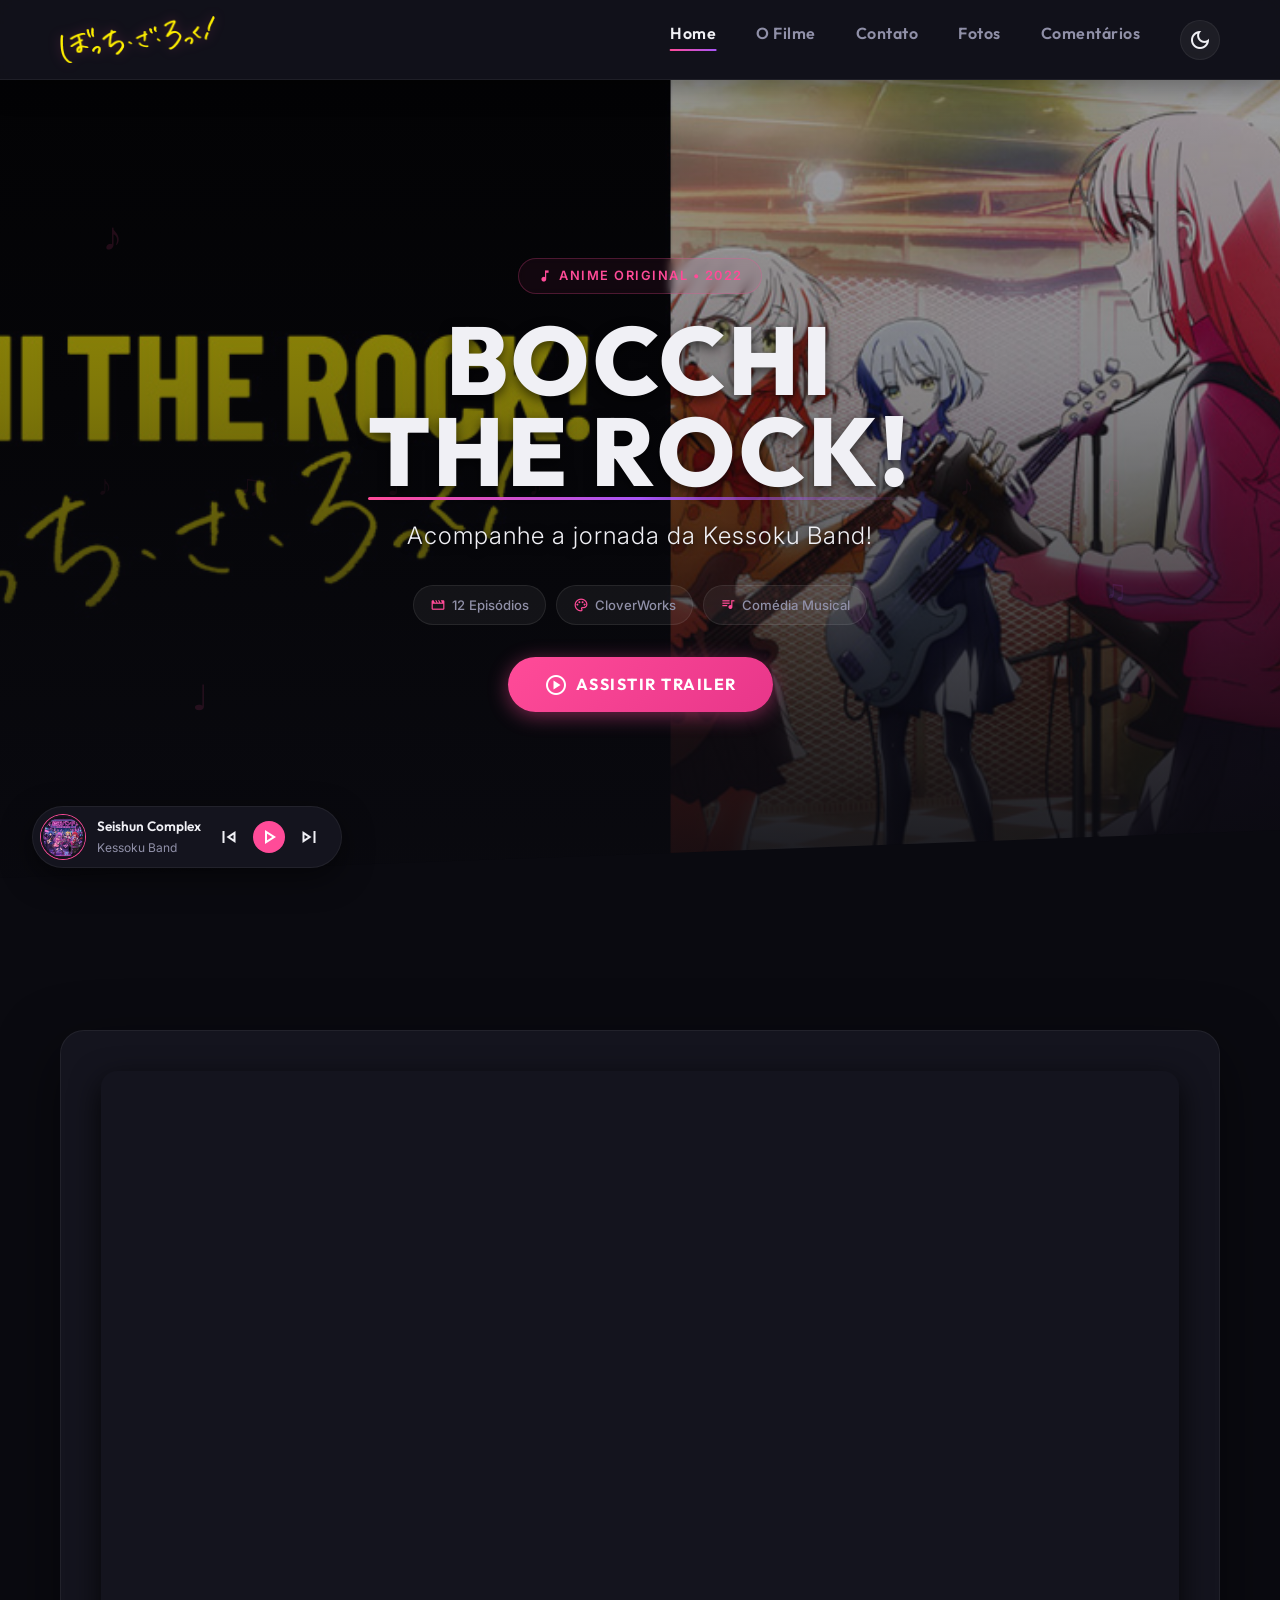
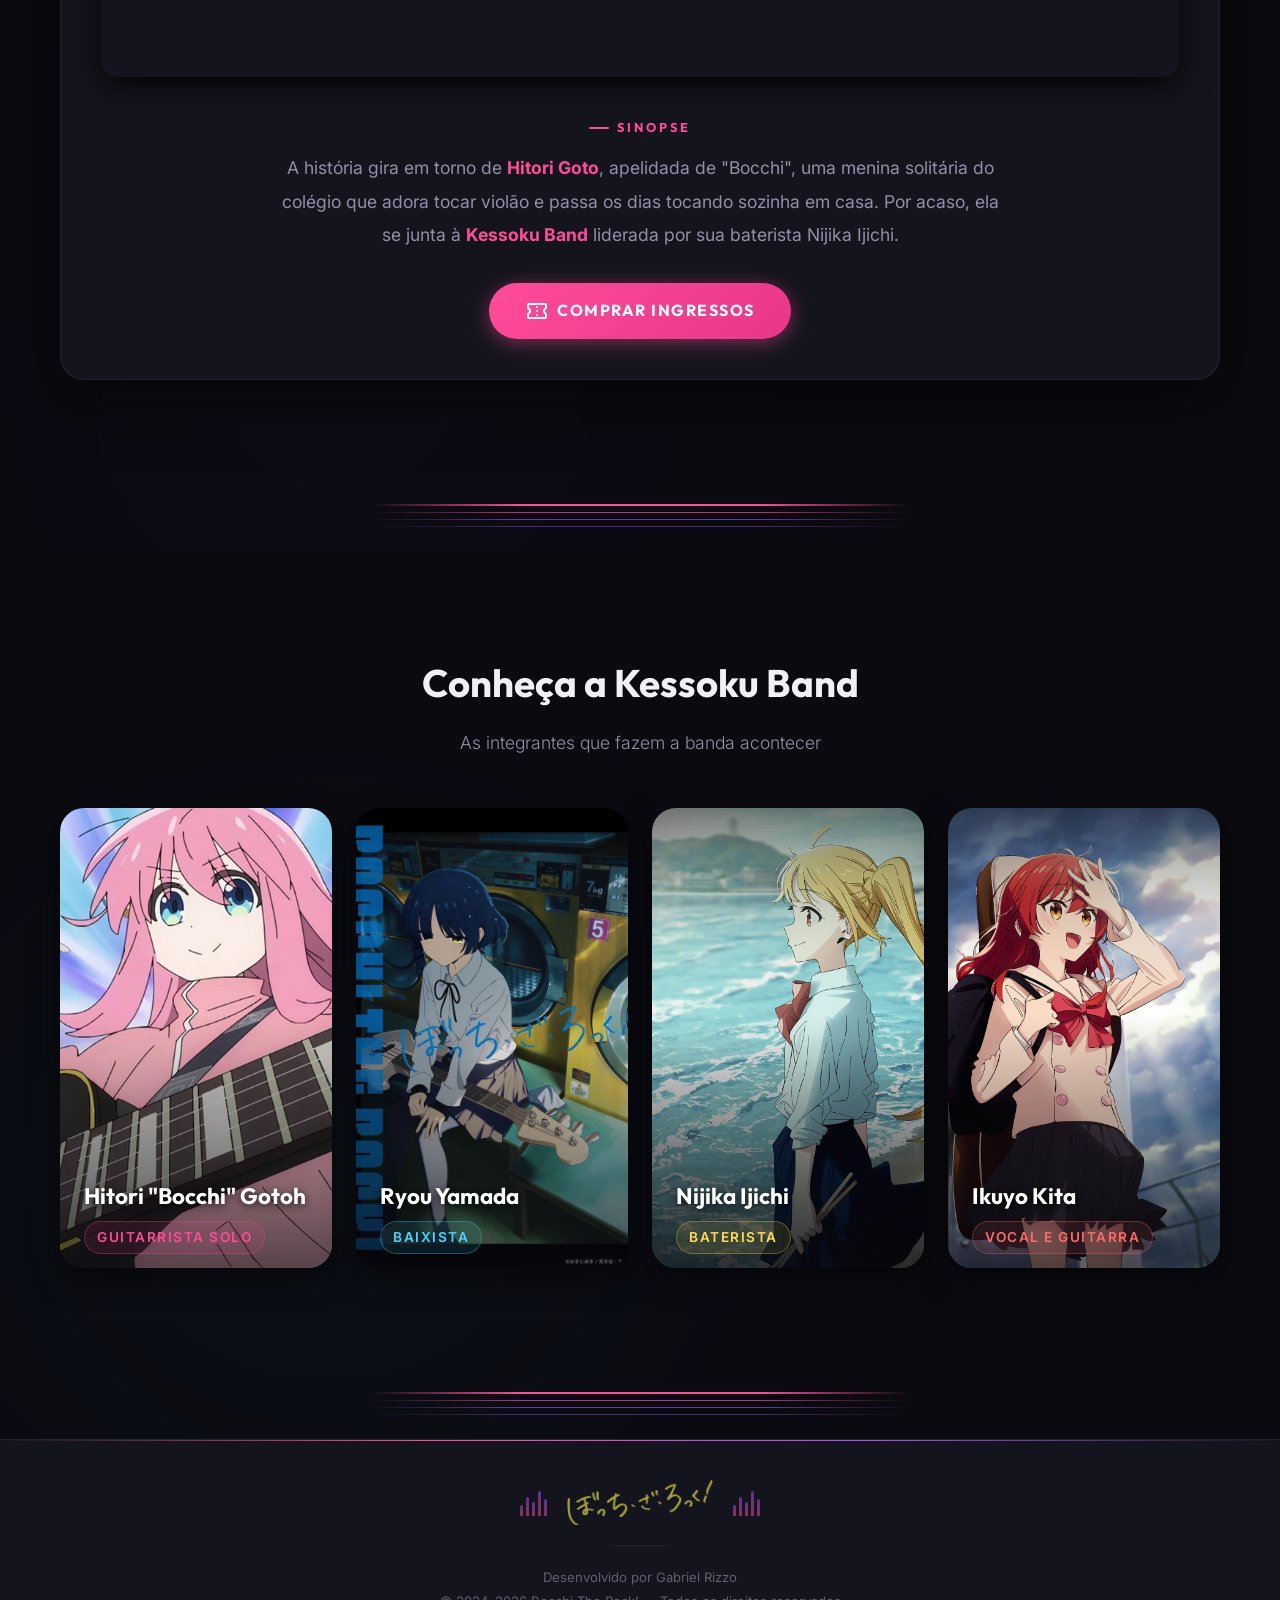
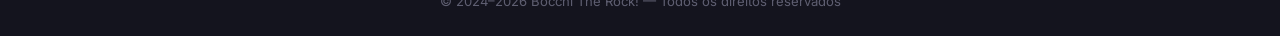
==== commit 04f5ab2f: "Beta_3.1" ====
--- a/index.html
+++ b/index.html
@@ -35,6 +35,9 @@
         <div class="splash-loader"></div>
     </div>
 
+    <!-- Skip to Content (Accessibility) -->
+    <a href="#main-content" class="skip-to-content">Pular para o conteúdo</a>
+
     <!-- Mobile Menu Overlay -->
     <div class="menu-overlay" aria-hidden="true"></div>
 
@@ -64,7 +67,7 @@
         </nav>
     </header>
 
-    <main>
+    <main id="main-content">
         <section id="banner-section">
             <div id="banner" role="img" aria-label="Banner do anime Bocchi The Rock!">
                 <div class="banner-content">
--- a/global.css
+++ b/global.css
@@ -126,6 +126,80 @@
 }
 
 /* ================================================
+   SKIP TO CONTENT (Accessibility)
+   ================================================ */
+.skip-to-content {
+  position: absolute;
+  top: -100%;
+  left: 50%;
+  transform: translateX(-50%);
+  background: var(--neon-pink);
+  color: white;
+  padding: 12px 24px;
+  border-radius: 0 0 var(--radius-md) var(--radius-md);
+  font-family: var(--font-display);
+  font-weight: 600;
+  text-decoration: none;
+  z-index: 9999;
+  transition: top 0.3s ease;
+}
+
+.skip-to-content:focus {
+  top: 0;
+  outline: 3px solid var(--neon-blue);
+  outline-offset: 2px;
+}
+
+/* ================================================
+   BREADCRUMBS
+   ================================================ */
+.breadcrumbs {
+  position: absolute;
+  top: 80px;
+  left: 0;
+  right: 0;
+  z-index: 10;
+  padding: 0 2rem;
+}
+
+.breadcrumbs ol {
+  display: flex;
+  gap: 0.5rem;
+  align-items: center;
+  list-style: none;
+  font-size: 0.85rem;
+  max-width: 1200px;
+  margin: 0 auto;
+}
+
+.breadcrumbs li {
+  display: flex;
+  align-items: center;
+  gap: 0.5rem;
+  color: rgba(255, 255, 255, 0.5);
+}
+
+.breadcrumbs li + li::before {
+  content: '/';
+  color: rgba(255, 255, 255, 0.3);
+}
+
+.breadcrumbs a {
+  color: rgba(255, 255, 255, 0.7);
+  text-decoration: none;
+  transition: color var(--transition-fast);
+}
+
+.breadcrumbs a:hover {
+  color: var(--neon-pink);
+}
+
+.breadcrumbs li[aria-current="page"] {
+  color: white;
+  font-weight: 500;
+}
+
+/* ================================================
    CUSTOM SCROLLBAR — Guitar Fret Style
    ================================================ */
 ::-webkit-scrollbar {
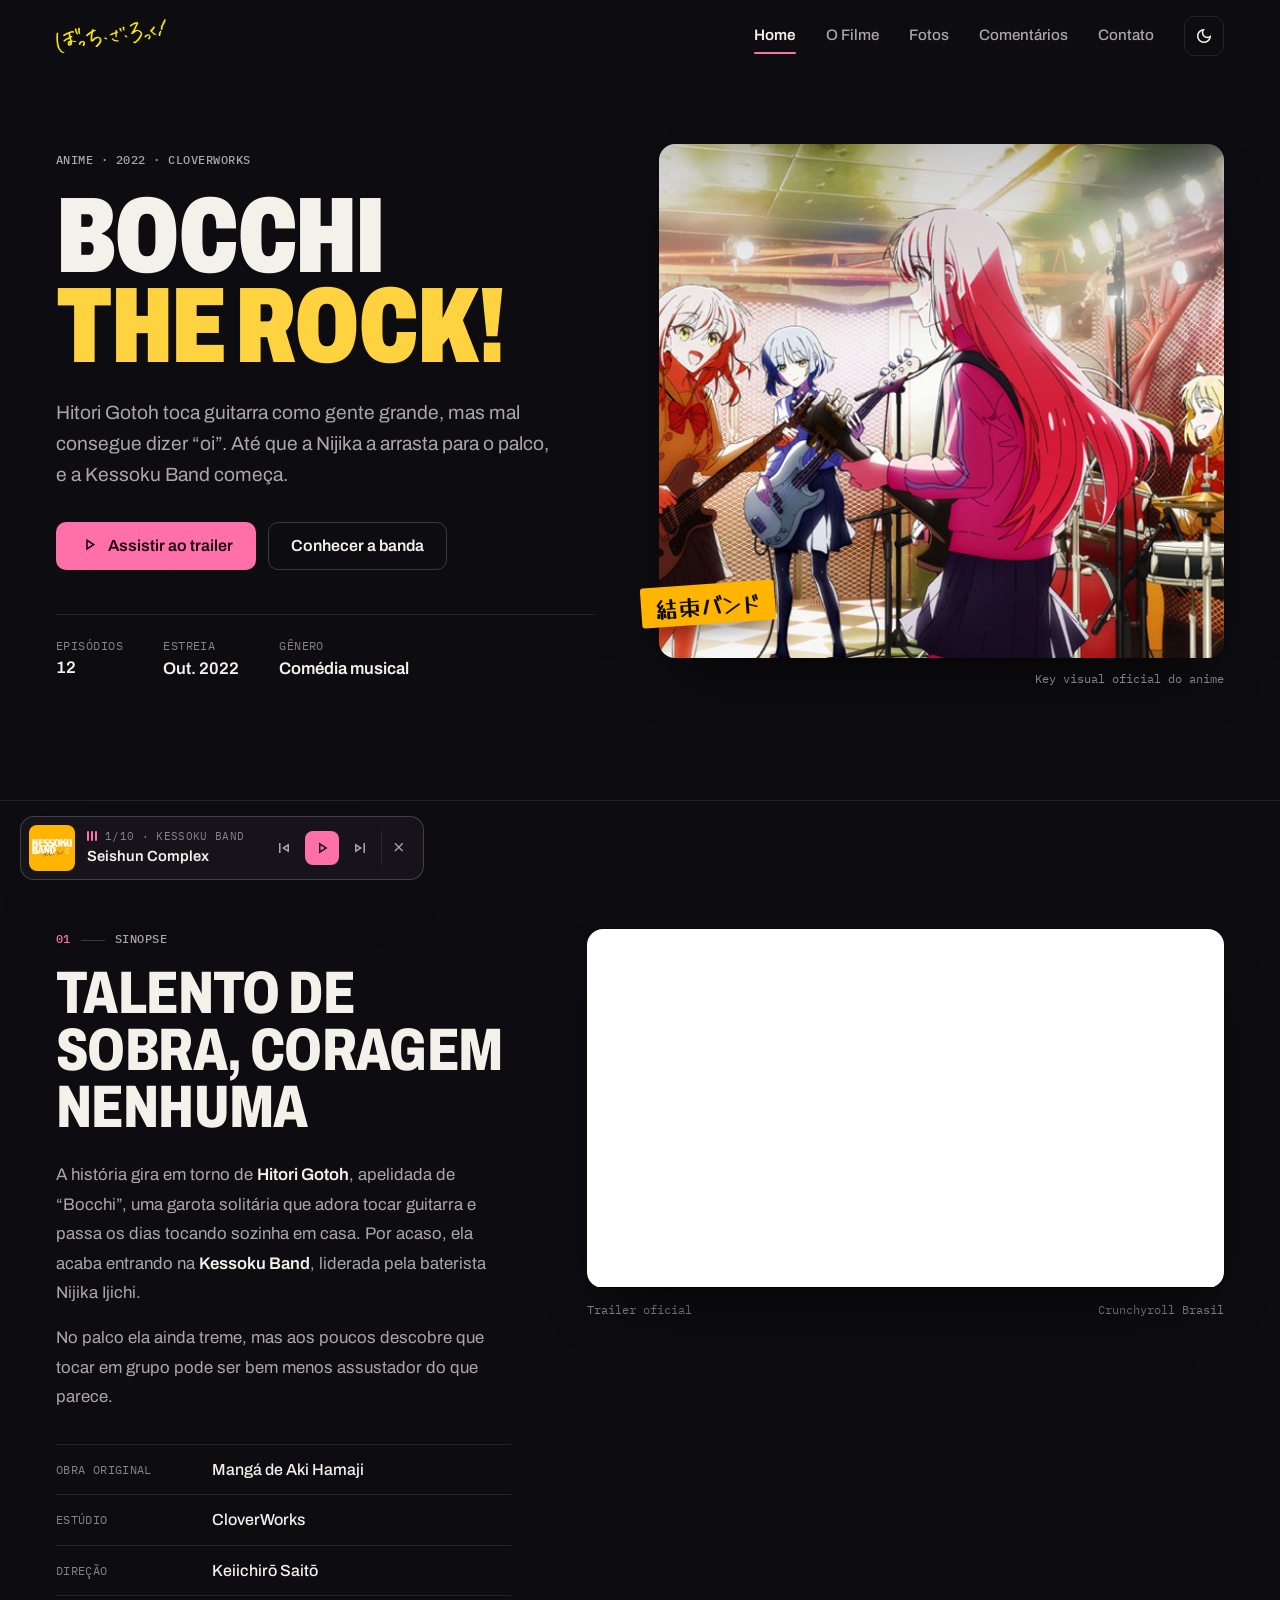
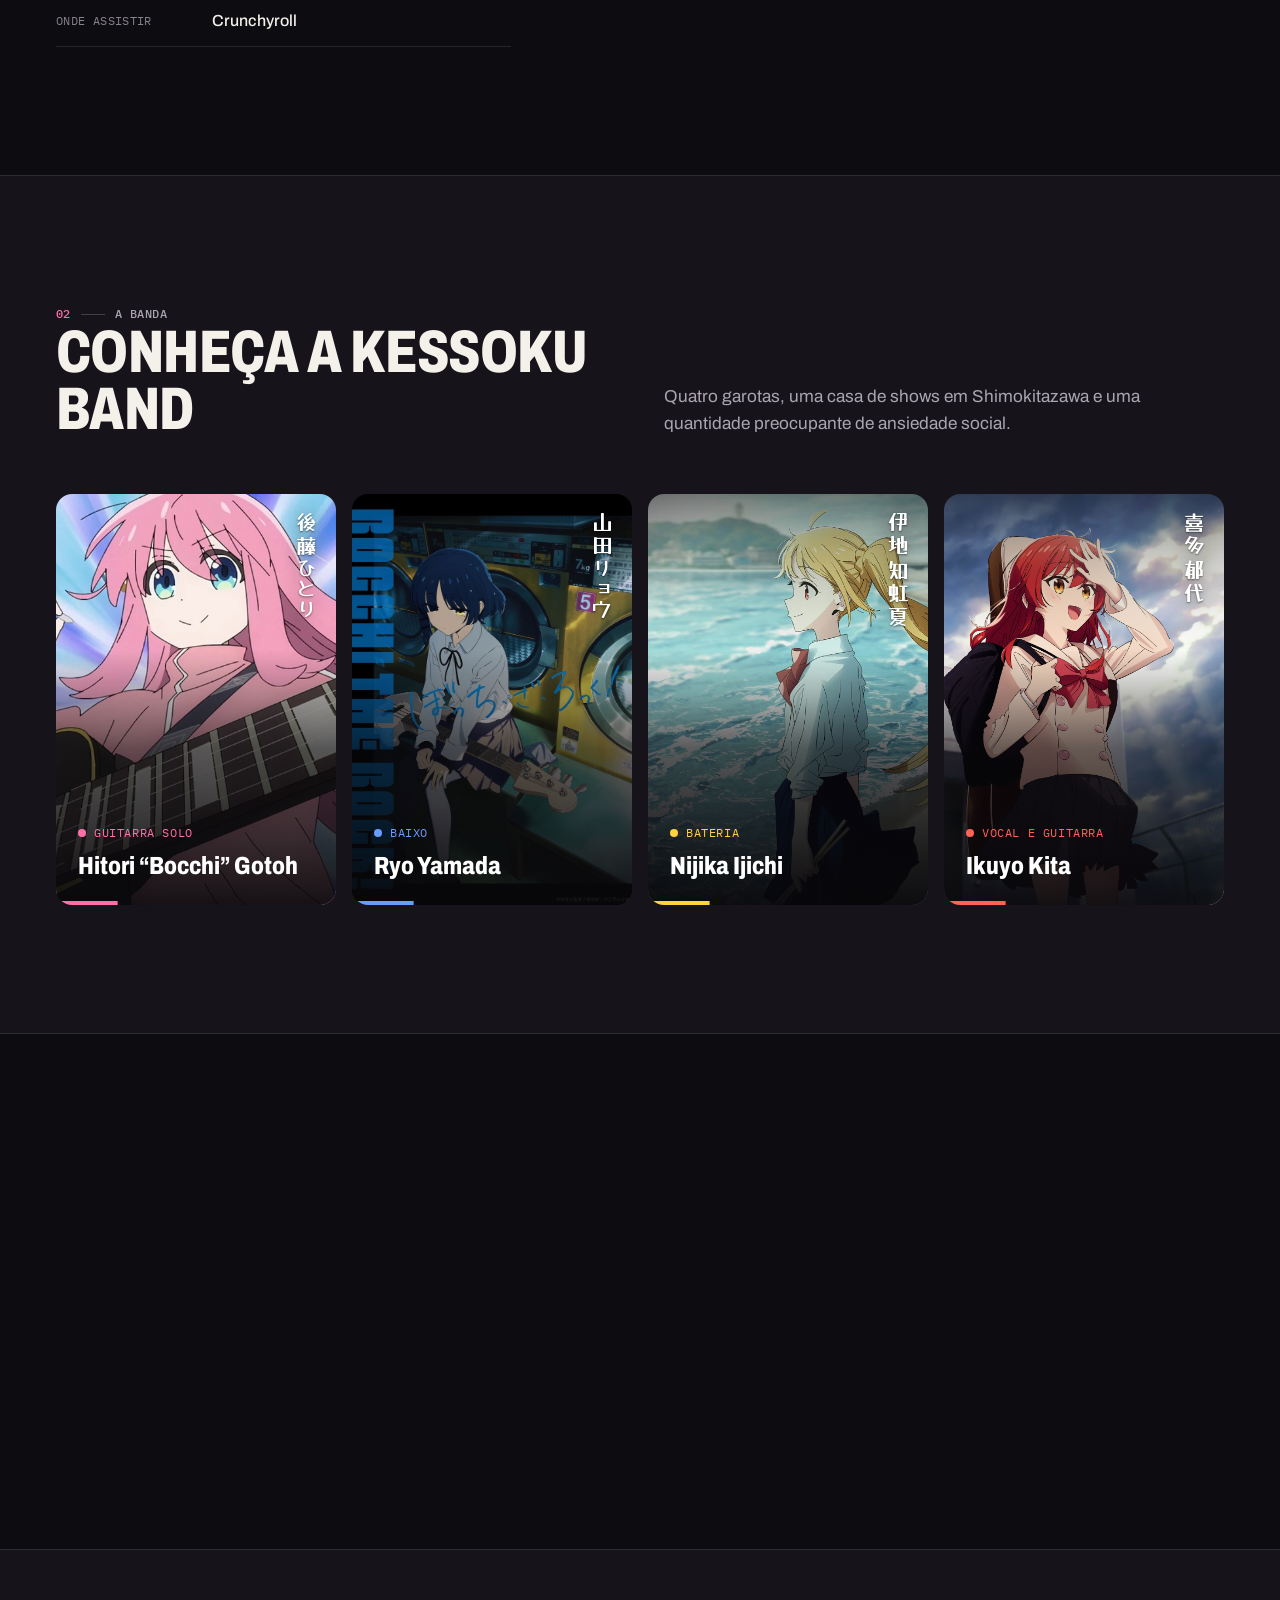
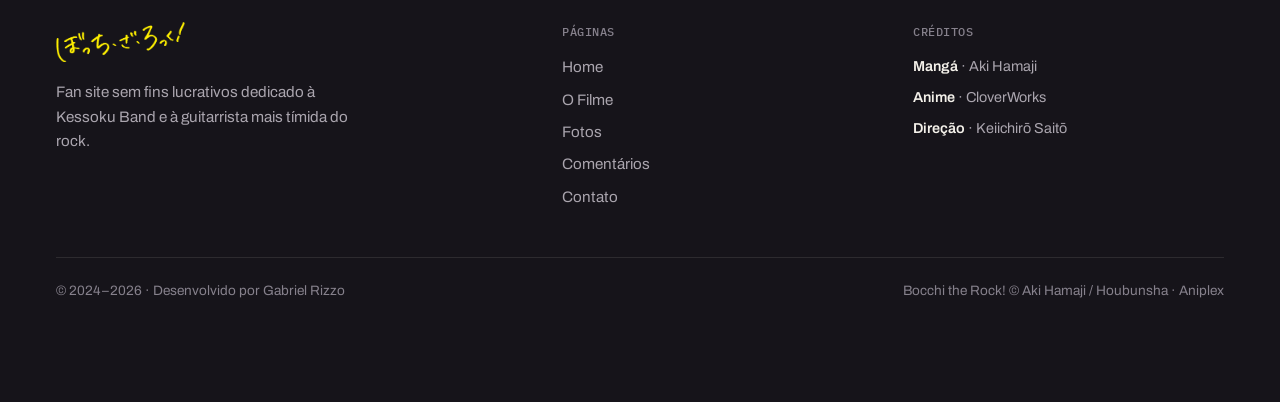
==== commit 2366934e: "Beta_4.0 Redesign completo da interface (UI/UX)" ====
--- a/index.html
+++ b/index.html
@@ -7,14 +7,23 @@
     <meta name="description"
         content="Bocchi The Rock! — Site dedicado ao anime sobre Hitori Gotoh e a Kessoku Band. Confira a sinopse, personagens, fotos e muito mais.">
     <title>Bocchi The Rock! — Anime</title>
+    <!-- Tema salvo aplicado antes da primeira pintura -->
+    <script>
+        document.documentElement.classList.add('js');
+        try {
+            if (localStorage.getItem('bocchiTheme') === 'light') document.documentElement.classList.add('light-theme');
+        } catch (e) {}
+    </script>
     <!-- Favicon & PWA -->
     <link rel="icon" type="image/svg+xml" href="./assets/images/favicon.svg">
     <link rel="manifest" href="./manifest.json">
-    <meta name="theme-color" content="#ff4b98">
-    <!-- Preconnect for fonts -->
+    <meta name="theme-color" content="#0d0c10">
+    <meta name="color-scheme" content="dark light">
+    <!-- Fonts -->
     <link rel="preconnect" href="https://fonts.googleapis.com">
     <link rel="preconnect" href="https://fonts.gstatic.com" crossorigin>
-    <link rel="stylesheet" href="https://fonts.googleapis.com/css2?family=Inter:wght@300;400;500;600&family=Outfit:wght@300;400;600;800&display=swap">
+    <link rel="stylesheet" href="https://fonts.googleapis.com/css2?family=Archivo:wdth,wght@62..125,400..900&family=IBM+Plex+Mono:wght@400;500&family=Yusei+Magic&display=swap">
+    <link rel="stylesheet" href="https://fonts.googleapis.com/css2?family=Material+Symbols+Outlined:opsz,wght,FILL,GRAD@24,400,0..1,0&display=block">
     <!-- Open Graph -->
     <meta property="og:title" content="Bocchi The Rock! — Anime">
     <meta property="og:description"
@@ -24,194 +33,277 @@
     <!-- Styles -->
     <link rel="stylesheet" href="./global.css">
     <link rel="stylesheet" href="./styles.css">
-    <link rel="stylesheet"
-        href="https://fonts.googleapis.com/css2?family=Material+Symbols+Outlined:opsz,wght,FILL,GRAD@24,400,0,0">
 </head>
 
 <body>
-    <!-- Splash Screen -->
-    <div id="splash-screen">
-        <img src="./assets/images/Logo Bocchi 2.png" alt="Bocchi The Rock Logo" class="splash-logo">
-        <div class="splash-loader"></div>
-    </div>
-
     <!-- Skip to Content (Accessibility) -->
     <a href="#main-content" class="skip-to-content">Pular para o conteúdo</a>
 
     <!-- Mobile Menu Overlay -->
     <div class="menu-overlay" aria-hidden="true"></div>
 
-    <header>
-        <div class="logo-container">
-            <a href="index.html" aria-label="Página inicial">
-                <img id="logo" src="./assets/images/Logo Bocchi 2.png" alt="Bocchi The Rock! Logo">
+    <header class="site-header">
+        <div class="header-inner">
+            <a href="index.html" class="brand" aria-label="Bocchi the Rock! — página inicial">
+                <img id="logo" src="./assets/images/Logo Bocchi 2.png" alt="" width="2560" height="793">
             </a>
+            <nav class="main-nav" id="main-nav" aria-label="Navegação principal">
+                <ul class="nav-list">
+                    <li><a href="index.html" class="nav-link active" aria-current="page">Home</a></li>
+                    <li><a href="filme.html" class="nav-link">O Filme</a></li>
+                    <li><a href="fotos.html" class="nav-link">Fotos</a></li>
+                    <li><a href="comentarios.html" class="nav-link">Comentários</a></li>
+                    <li><a href="contato.html" class="nav-link">Contato</a></li>
+                </ul>
+            </nav>
+            <div class="header-actions">
+                <button class="theme-toggle" type="button" aria-label="Tema claro" aria-pressed="false" title="Alternar tema">
+                    <span class="material-symbols-outlined icon-dark" aria-hidden="true">dark_mode</span>
+                    <span class="material-symbols-outlined icon-light" aria-hidden="true">light_mode</span>
+                </button>
+                <button class="mobile-menu-btn" type="button" aria-controls="main-nav" aria-expanded="false" aria-label="Abrir menu">
+                    <span class="material-symbols-outlined" aria-hidden="true">menu</span>
+                </button>
+            </div>
         </div>
-        <button class="mobile-menu-btn" aria-label="Abrir menu">
-            <span class="material-symbols-outlined">menu</span>
-        </button>
-        <nav class="main-nav" aria-label="Navegação principal">
-            <ul class="nav-list">
-                <li><a href="index.html" class="nav-link active">Home</a></li>
-                <li><a href="filme.html" class="nav-link">O Filme</a></li>
-                <li><a href="contato.html" class="nav-link">Contato</a></li>
-                <li><a href="fotos.html" class="nav-link">Fotos</a></li>
-                <li><a href="comentarios.html" class="nav-link">Comentários</a></li>
-                <li class="theme-toggle-wrapper">
-                    <button class="theme-toggle" aria-label="Alternar tema escuro/claro">
-                        <span class="material-symbols-outlined icon-dark">dark_mode</span>
-                        <span class="material-symbols-outlined icon-light">light_mode</span>
-                    </button>
-                </li>
-            </ul>
-        </nav>
     </header>
 
     <main id="main-content">
-        <section id="banner-section">
-            <div id="banner" role="img" aria-label="Banner do anime Bocchi The Rock!">
-                <div class="banner-content">
-                    <div class="hero-badge">
-                        <span class="material-symbols-outlined">music_note</span>
-                        Anime Original • 2022
-                    </div>
-                    <h1>Bocchi<br><span class="title-accent">The Rock!</span></h1>
-                    <p class="hero-tagline">Acompanhe a jornada da Kessoku Band!</p>
-                    <div class="hero-info-row">
-                        <div class="hero-info-chip">
-                            <span class="material-symbols-outlined">movie</span>
-                            12 Episódios
-                        </div>
-                        <div class="hero-info-chip">
-                            <span class="material-symbols-outlined">palette</span>
-                            CloverWorks
-                        </div>
-                        <div class="hero-info-chip">
-                            <span class="material-symbols-outlined">queue_music</span>
-                            Comédia Musical
-                        </div>
-                    </div>
-                    <a href="#trailer-container" class="btn-primary hero-cta">
-                        <span class="material-symbols-outlined">play_circle</span>
-                        Assistir Trailer
-                    </a>
-                </div>
-                <!-- Decorative floating notes -->
-                <div class="hero-note hero-note-1" aria-hidden="true">♪</div>
-                <div class="hero-note hero-note-2" aria-hidden="true">♫</div>
-                <div class="hero-note hero-note-3" aria-hidden="true">♩</div>
+        <!-- Hero -->
+        <section class="hero" aria-labelledby="hero-title">
+            <div class="hero-inner">
+                <div class="hero-copy">
+                    <p class="eyebrow">Anime · 2022 · CloverWorks</p>
+                    <h1 class="hero-title" id="hero-title">Bocchi<br><span class="hl">the Rock!</span></h1>
+                    <p class="hero-lead">
+                        Hitori Gotoh toca guitarra como gente grande, mas mal consegue dizer “oi”.
+                        Até que a Nijika a arrasta para o palco, e a Kessoku Band começa.
+                    </p>
+                    <div class="hero-actions">
+                        <a href="#trailer" class="btn btn-primary">
+                            <span class="material-symbols-outlined" aria-hidden="true">play_arrow</span>
+                            Assistir ao trailer
+                        </a>
+                        <a href="#banda" class="btn btn-ghost">Conhecer a banda</a>
+                    </div>
+                    <dl class="hero-facts">
+                        <div>
+                            <dt>Episódios</dt>
+                            <dd>12</dd>
+                        </div>
+                        <div>
+                            <dt>Estreia</dt>
+                            <dd>Out. 2022</dd>
+                        </div>
+                        <div>
+                            <dt>Gênero</dt>
+                            <dd>Comédia musical</dd>
+                        </div>
+                    </dl>
+                </div>
+
+                <figure class="hero-art">
+                    <div class="hero-art-frame">
+                        <img src="./assets/images/banner-header.jpg"
+                            alt="Kita, Ryo, Hitori e Nijika tocando juntas no palco" width="1140" height="500"
+                            fetchpriority="high">
+                    </div>
+                    <span class="sticker" aria-hidden="true">結束バンド</span>
+                    <figcaption>Key visual oficial do anime</figcaption>
+                </figure>
             </div>
         </section>
 
-        <section id="trailer-container">
-            <div class="content reveal">
-                <div class="trailer-wrapper">
-                    <iframe class="trailer" src="https://www.youtube-nocookie.com/embed/etKsUzvVLsg"
-                        title="Trailer oficial de Bocchi The Rock!" frameborder="0"
-                        allow="accelerometer; autoplay; clipboard-write; encrypted-media; gyroscope; picture-in-picture; web-share"
-                        allowfullscreen loading="lazy">
-                    </iframe>
-                </div>
-                <div id="sinopse">
-                    <span class="sinopse-label">Sinopse</span>
+        <!-- Sinopse + Trailer -->
+        <section class="section about" id="sobre" aria-labelledby="sobre-title">
+            <div class="container about-grid">
+                <div class="about-copy reveal">
+                    <p class="eyebrow"><span class="num">01</span>Sinopse</p>
+                    <h2 class="section-heading" id="sobre-title">Talento de sobra, coragem nenhuma</h2>
                     <p class="description">
-                        A história gira em torno de <strong>Hitori Goto</strong>, apelidada de "Bocchi", uma menina
-                        solitária do colégio que adora tocar violão e passa os dias tocando sozinha em casa. Por acaso,
-                        ela se junta à <strong>Kessoku Band</strong> liderada por sua baterista Nijika Ijichi.
-                    </p>
-                    <a href="filme.html#ticket-section" class="btn-primary">
-                        <span class="material-symbols-outlined">confirmation_number</span>
-                        Comprar Ingressos
-                    </a>
+                        A história gira em torno de <strong>Hitori Gotoh</strong>, apelidada de “Bocchi”, uma garota
+                        solitária que adora tocar guitarra e passa os dias tocando sozinha em casa. Por acaso, ela
+                        acaba entrando na <strong>Kessoku Band</strong>, liderada pela baterista Nijika Ijichi.
+                    </p>
+                    <p class="description">
+                        No palco ela ainda treme, mas aos poucos descobre que tocar em grupo pode ser bem menos
+                        assustador do que parece.
+                    </p>
+                    <dl class="spec-list">
+                        <div>
+                            <dt>Obra original</dt>
+                            <dd>Mangá de Aki Hamaji</dd>
+                        </div>
+                        <div>
+                            <dt>Estúdio</dt>
+                            <dd>CloverWorks</dd>
+                        </div>
+                        <div>
+                            <dt>Direção</dt>
+                            <dd>Keiichirō Saitō</dd>
+                        </div>
+                        <div>
+                            <dt>Onde assistir</dt>
+                            <dd>Crunchyroll</dd>
+                        </div>
+                    </dl>
+                </div>
+
+                <div class="about-media reveal" id="trailer">
+                    <div class="video-frame">
+                        <iframe src="https://www.youtube-nocookie.com/embed/etKsUzvVLsg"
+                            title="Trailer oficial de Bocchi The Rock!"
+                            allow="accelerometer; autoplay; clipboard-write; encrypted-media; gyroscope; picture-in-picture; web-share"
+                            allowfullscreen loading="lazy">
+                        </iframe>
+                    </div>
+                    <p class="media-caption">
+                        <span>Trailer oficial</span>
+                        <span>Crunchyroll Brasil</span>
+                    </p>
                 </div>
             </div>
         </section>
 
-        <!-- Guitar String Divider -->
-        <div class="guitar-strings reveal">
-            <div class="guitar-string"></div>
-            <div class="guitar-string"></div>
-            <div class="guitar-string"></div>
-            <div class="guitar-string"></div>
-        </div>
-
-        <section class="actor-cards-section">
-            <div class="actor-cards-container">
-                <div class="cards-section-header reveal">
-                    <h2>Conheça a Kessoku Band</h2>
-                    <p>As integrantes que fazem a banda acontecer</p>
-                </div>
+        <!-- Cards das integrantes -->
+        <section class="section band" id="banda" aria-labelledby="banda-title">
+            <div class="container">
+                <div class="section-head section-head--split reveal">
+                    <div>
+                        <p class="eyebrow"><span class="num">02</span>A banda</p>
+                        <h2 class="section-heading" id="banda-title">Conheça a Kessoku Band</h2>
+                    </div>
+                    <p class="section-lead">
+                        Quatro garotas, uma casa de shows em Shimokitazawa e uma quantidade preocupante de
+                        ansiedade social.
+                    </p>
+                </div>
+
                 <div class="cards-content reveal-stagger">
-                    <article class="card banner-1">
-                        <div class="card-info">
-                            <h3>Hitori "Bocchi" Gotoh</h3>
-                            <span>Guitarrista Solo</span>
+                    <article class="member-card member-card--bocchi" tabindex="0">
+                        <div class="member-photo" aria-hidden="true"></div>
+                        <span class="member-jp" lang="ja" aria-hidden="true">後藤ひとり</span>
+                        <div class="member-body">
+                            <span class="member-role">Guitarra solo</span>
+                            <h3 class="member-name">Hitori “Bocchi” Gotoh</h3>
+                            <p class="member-bio">
+                                Famosa no YouTube como “guitarhero”, travada em qualquer conversa com mais de
+                                uma pessoa.
+                            </p>
                         </div>
                     </article>
-                    <article class="card banner-2">
-                        <div class="card-info">
-                            <h3>Ryou Yamada</h3>
-                            <span>Baixista</span>
+                    <article class="member-card member-card--ryo" tabindex="0">
+                        <div class="member-photo" aria-hidden="true"></div>
+                        <span class="member-jp" lang="ja" aria-hidden="true">山田リョウ</span>
+                        <div class="member-body">
+                            <span class="member-role">Baixo</span>
+                            <h3 class="member-name">Ryo Yamada</h3>
+                            <p class="member-bio">
+                                Calada, excêntrica e sempre sem dinheiro. Compõe as músicas da banda, e pede
+                                emprestado para o almoço.
+                            </p>
                         </div>
                     </article>
-                    <article class="card banner-3">
-                        <div class="card-info">
-                            <h3>Nijika Ijichi</h3>
-                            <span>Baterista</span>
+                    <article class="member-card member-card--nijika" tabindex="0">
+                        <div class="member-photo" aria-hidden="true"></div>
+                        <span class="member-jp" lang="ja" aria-hidden="true">伊地知虹夏</span>
+                        <div class="member-body">
+                            <span class="member-role">Bateria</span>
+                            <h3 class="member-name">Nijika Ijichi</h3>
+                            <p class="member-bio">
+                                Líder e coração da banda. A irmã mais velha, Seika, é dona da casa de shows
+                                STARRY.
+                            </p>
                         </div>
                     </article>
-                    <article class="card banner-4">
-                        <div class="card-info">
-                            <h3>Ikuyo Kita</h3>
-                            <span>Vocal e Guitarra</span>
+                    <article class="member-card member-card--kita" tabindex="0">
+                        <div class="member-photo" aria-hidden="true"></div>
+                        <span class="member-jp" lang="ja" aria-hidden="true">喜多郁代</span>
+                        <div class="member-body">
+                            <span class="member-role">Vocal e guitarra</span>
+                            <h3 class="member-name">Ikuyo Kita</h3>
+                            <p class="member-bio">
+                                A extrovertida da turma. Entrou na banda sem saber tocar e aprendeu guitarra com a
+                                própria Bocchi.
+                            </p>
                         </div>
                     </article>
                 </div>
+                <p class="cards-hint" aria-hidden="true">
+                    Arraste para ver todas
+                    <span class="material-symbols-outlined">arrow_forward</span>
+                </p>
+            </div>
+        </section>
+
+        <!-- Chamada para o filme -->
+        <section class="section film-cta" aria-labelledby="film-cta-title">
+            <div class="container reveal">
+                <a class="ticket-link" href="filme.html#ticket-section">
+                    <div class="ticket">
+                        <div class="ticket-main">
+                            <p class="ticket-kicker">03 — Nos cinemas</p>
+                            <h2 class="ticket-title" id="film-cta-title">O filme da Kessoku Band</h2>
+                            <p class="ticket-text">
+                                A série inteira remontada para a tela grande, com cenas remasterizadas e som de
+                                cinema.
+                            </p>
+                        </div>
+                        <div class="ticket-stub">
+                            <div class="stub-info">
+                                <span class="stub-label">Inteira</span>
+                                <span class="stub-price">R$ 35</span>
+                            </div>
+                            <span class="stub-cta">
+                                Ver sessões
+                                <span class="material-symbols-outlined" aria-hidden="true">arrow_forward</span>
+                            </span>
+                        </div>
+                    </div>
+                </a>
             </div>
         </section>
     </main>
 
-    <!-- Guitar String Divider -->
-    <div class="guitar-strings reveal">
-        <div class="guitar-string"></div>
-        <div class="guitar-string"></div>
-        <div class="guitar-string"></div>
-        <div class="guitar-string"></div>
-    </div>
-
-    <footer>
-        <div class="footer-content">
-            <div class="footer-equalizer" aria-hidden="true">
-                <div class="eq-bar"></div>
-                <div class="eq-bar"></div>
-                <div class="eq-bar"></div>
-                <div class="eq-bar"></div>
-                <div class="eq-bar"></div>
-            </div>
-            <a href="index.html" aria-label="Página inicial">
-                <img id="logo-footer" src="./assets/images/Logo Bocchi 2.png" alt="Bocchi The Rock! Logo">
-            </a>
-            <div class="footer-equalizer" aria-hidden="true">
-                <div class="eq-bar"></div>
-                <div class="eq-bar"></div>
-                <div class="eq-bar"></div>
-                <div class="eq-bar"></div>
-                <div class="eq-bar"></div>
+    <footer class="site-footer">
+        <div class="footer-inner">
+            <div class="footer-brand">
+                <a href="index.html" aria-label="Bocchi the Rock! — página inicial">
+                    <img class="footer-logo" src="./assets/images/Logo Bocchi 2.png" alt="" width="2560" height="793" loading="lazy">
+                </a>
+                <p>Fan site sem fins lucrativos dedicado à Kessoku Band e à guitarrista mais tímida do rock.</p>
+            </div>
+            <nav aria-label="Rodapé">
+                <p class="footer-title">Páginas</p>
+                <ul class="footer-links">
+                    <li><a href="index.html">Home</a></li>
+                    <li><a href="filme.html">O Filme</a></li>
+                    <li><a href="fotos.html">Fotos</a></li>
+                    <li><a href="comentarios.html">Comentários</a></li>
+                    <li><a href="contato.html">Contato</a></li>
+                </ul>
+            </nav>
+            <div>
+                <p class="footer-title">Créditos</p>
+                <ul class="footer-credits">
+                    <li><strong>Mangá</strong> · Aki Hamaji</li>
+                    <li><strong>Anime</strong> · CloverWorks</li>
+                    <li><strong>Direção</strong> · Keiichirō Saitō</li>
+                </ul>
             </div>
         </div>
-        <div class="footer-divider"></div>
-        <div class="footer-info">
-            <p>Desenvolvido por Gabriel Rizzo</p>
-            <p>© <span class="copyright-year">2024</span> Bocchi The Rock! — Todos os direitos reservados</p>
+        <div class="footer-bottom">
+            <p>© <span class="copyright-year">2024</span> · Desenvolvido por Gabriel Rizzo</p>
+            <p>Bocchi the Rock! © Aki Hamaji / Houbunsha · Aniplex</p>
         </div>
     </footer>
 
     <!-- Back to Top Button -->
-    <button class="back-to-top" aria-label="Voltar ao topo">
-        <span class="material-symbols-outlined">arrow_upward</span>
+    <button class="back-to-top" type="button" aria-label="Voltar ao topo">
+        <span class="material-symbols-outlined" aria-hidden="true">arrow_upward</span>
     </button>
 
     <script src="script.js"></script>
 </body>
 
-</html>+</html>
--- a/global.css
+++ b/global.css
@@ -1,102 +1,93 @@
-/* Fonts loaded via <link> tags in HTML for optimal performance */
+/* ================================================
+   BOCCHI THE ROCK! — ESTILOS GLOBAIS
+   Tokens, base, header, botões, formulários, footer
+   Fontes carregadas via <link> no HTML
+   ================================================ */
 
 :root {
-  /* Colors */
-  --bg-color: #0a0a10;
-  --bg-surface: #14141e;
-  --bg-surface-hover: #1c1c2a;
-  --bg-glass: rgba(20, 20, 30, 0.75);
-  --neon-pink: #ff4b98;
-  --neon-pink-hover: #ff72b4;
-  --neon-pink-glow: rgba(255, 75, 152, 0.45);
-  --neon-pink-subtle: rgba(255, 75, 152, 0.08);
-  --neon-blue: #4bd5ff;
-  --neon-purple: #a855f7;
-  --neon-yellow: #ffdf4b;
-  --text-main: #f0f0f5;
-  --text-muted: #9090a8;
-  --border-subtle: rgba(255, 255, 255, 0.06);
-
-  /* Typography */
-  --font-display: 'Outfit', sans-serif;
-  --font-body: 'Inter', sans-serif;
-
-  /* Spacing */
-  --section-padding: clamp(60px, 8vw, 100px);
-  --content-max-width: 1200px;
-
-  /* Transitions */
-  --transition-fast: 0.2s cubic-bezier(0.4, 0, 0.2, 1);
-  --transition-normal: 0.4s cubic-bezier(0.4, 0, 0.2, 1);
-  --transition-slow: 0.6s cubic-bezier(0.4, 0, 0.2, 1);
-
-  /* Border Radius */
-  --radius-sm: 8px;
-  --radius-md: 16px;
-  --radius-lg: 24px;
-  --radius-full: 50px;
-}
-
-body.light-theme {
-  --bg-color: #f7f7fc;
-  --bg-surface: #ffffff;
-  --bg-surface-hover: #f0f0f5;
-  --bg-glass: rgba(255, 255, 255, 0.95);
-  
-  /* Slightly darker pink for better contrast on white */
-  --neon-pink: #d81b60;
-  --neon-pink-hover: #ff4b98;
-  --neon-pink-glow: rgba(216, 27, 96, 0.25);
-  --neon-pink-subtle: rgba(216, 27, 96, 0.06);
-  
-  --neon-blue: #0081b5;
-  --neon-purple: #741dbf;
-  --neon-yellow: #a88d00;
-  
-  --text-main: #14141e;
-  --text-muted: #525266;
-  --border-subtle: rgba(10, 10, 16, 0.15);
-}
-
-body.light-theme ::placeholder {
-  color: #8a8a9d;
-  opacity: 1;
-}
-
-body.light-theme #logo {
-  filter: drop-shadow(0 2px 4px rgba(0,0,0,0.3));
-}
-
-/* Fix generic transparent white card backgrounds losing contrast */
-body.light-theme .form-input,
-body.light-theme .theme-toggle,
-body.light-theme .character-card,
-body.light-theme .gallery-item {
-  background: var(--bg-surface-hover);
-  border-color: var(--border-subtle);
-}
-
-/* Fix form inputs: dark background on light theme */
-body.light-theme .form-group input,
-body.light-theme .form-group textarea {
-  background-color: var(--bg-surface-hover);
-  color: var(--text-main);
-}
-
-/* Fix header scrolled state for light theme */
-body.light-theme header.scrolled {
-  background: rgba(247, 247, 252, 0.95);
-  box-shadow: 0 2px 20px rgba(0, 0, 0, 0.08);
-}
-
-/* Fix hero info chips for light theme */
-body.light-theme .hero-info-chip {
-  background: rgba(0, 0, 0, 0.04);
-  border-color: rgba(0, 0, 0, 0.1);
-}
-
-/* ================================================
-   RESET
+  color-scheme: dark;
+
+  /* Paleta da Kessoku Band — fixa nos dois temas */
+  --kb-pink: #ff6fa8;     /* Hitori */
+  --kb-blue: #6b9bff;     /* Ryo */
+  --kb-yellow: #ffd23f;   /* Nijika */
+  --kb-red: #ff6257;      /* Kita */
+  --kessoku: #ffb400;     /* amarelo oficial da banda */
+  --ink: #0d0c10;
+
+  /* Tema escuro (padrão) */
+  --bg: #0d0c10;
+  --surface: #16141a;
+  --surface-2: #201d25;
+  --line: rgba(244, 241, 234, 0.1);
+  --line-strong: rgba(244, 241, 234, 0.2);
+  --text: #f4f1ea;
+  --text-muted: #aaa5ae;
+  --text-faint: #86818c;
+
+  --accent: var(--kb-pink);
+  --accent-hover: #ff8fbd;
+  --accent-soft: rgba(255, 111, 168, 0.14);
+  --on-accent: #1d0b14;
+  --hero-highlight: var(--kb-yellow);
+
+  --success: #5fd49a;
+  --danger: #ff7a7a;
+
+  --shadow-lg: 0 30px 60px -30px rgba(0, 0, 0, 0.85);
+
+  /* Tipografia */
+  --font-display: 'Archivo', 'Arial Narrow', sans-serif;
+  --font-body: 'Archivo', system-ui, -apple-system, 'Segoe UI', sans-serif;
+  --font-mono: 'IBM Plex Mono', ui-monospace, 'Cascadia Mono', monospace;
+  --font-jp: 'Yusei Magic', 'Hiragino Maru Gothic ProN', 'Yu Gothic', sans-serif;
+
+  /* Layout */
+  --container: 1200px;
+  --gutter: clamp(20px, 5vw, 56px);
+  --section-space: clamp(72px, 10vw, 128px);
+  --header-h: 72px;
+
+  --radius-sm: 6px;
+  --radius: 10px;
+  --radius-lg: 16px;
+
+  --ease: cubic-bezier(0.2, 0.7, 0.2, 1);
+}
+
+:root.light-theme {
+  color-scheme: light;
+
+  --bg: #f5f2eb;
+  --surface: #fffdf8;
+  --surface-2: #ece7dd;
+  --line: rgba(22, 20, 26, 0.12);
+  --line-strong: rgba(22, 20, 26, 0.24);
+  --text: #16141a;
+  --text-muted: #57525d;
+  --text-faint: #6e6873;
+
+  --accent: #c81e64;
+  --accent-hover: #a8124f;
+  --accent-soft: rgba(200, 30, 100, 0.1);
+  --on-accent: #ffffff;
+  --hero-highlight: var(--text);
+
+  --success: #13804c;
+  --danger: #c62828;
+
+  --shadow-lg: 0 30px 60px -34px rgba(60, 40, 20, 0.35);
+}
+
+/* Troca de tema suave (classe aplicada por ~400ms no script.js) */
+:root.theme-transitioning *,
+:root.theme-transitioning *::before,
+:root.theme-transitioning *::after {
+  transition: background-color 0.35s ease, color 0.35s ease, border-color 0.35s ease !important;
+}
+
+/* ================================================
+   RESET & BASE
    ================================================ */
 *,
 *::before,
@@ -106,148 +97,47 @@
   box-sizing: border-box;
 }
 
-/* ================================================
-   SMOOTH THEME TRANSITION
-   ================================================ */
-body.theme-transitioning,
-body.theme-transitioning *,
-body.theme-transitioning *::before,
-body.theme-transitioning *::after {
-  transition: background-color 0.5s ease,
-              color 0.4s ease,
-              border-color 0.4s ease,
-              box-shadow 0.4s ease !important;
-}
-
 html {
   scroll-behavior: smooth;
-  scrollbar-width: thin;
-  scrollbar-color: var(--neon-pink) var(--bg-color);
-}
-
-/* ================================================
-   SKIP TO CONTENT (Accessibility)
-   ================================================ */
-.skip-to-content {
-  position: absolute;
-  top: -100%;
-  left: 50%;
-  transform: translateX(-50%);
-  background: var(--neon-pink);
-  color: white;
-  padding: 12px 24px;
-  border-radius: 0 0 var(--radius-md) var(--radius-md);
-  font-family: var(--font-display);
-  font-weight: 600;
-  text-decoration: none;
-  z-index: 9999;
-  transition: top 0.3s ease;
-}
-
-.skip-to-content:focus {
-  top: 0;
-  outline: 3px solid var(--neon-blue);
-  outline-offset: 2px;
-}
-
-/* ================================================
-   BREADCRUMBS
-   ================================================ */
-.breadcrumbs {
-  position: absolute;
-  top: 80px;
-  left: 0;
-  right: 0;
-  z-index: 10;
-  padding: 0 2rem;
-}
-
-.breadcrumbs ol {
-  display: flex;
-  gap: 0.5rem;
-  align-items: center;
-  list-style: none;
-  font-size: 0.85rem;
-  max-width: 1200px;
-  margin: 0 auto;
-}
-
-.breadcrumbs li {
-  display: flex;
-  align-items: center;
-  gap: 0.5rem;
-  color: rgba(255, 255, 255, 0.5);
-}
-
-.breadcrumbs li + li::before {
-  content: '/';
-  color: rgba(255, 255, 255, 0.3);
-}
-
-.breadcrumbs a {
-  color: rgba(255, 255, 255, 0.7);
-  text-decoration: none;
-  transition: color var(--transition-fast);
-}
-
-.breadcrumbs a:hover {
-  color: var(--neon-pink);
-}
-
-.breadcrumbs li[aria-current="page"] {
-  color: white;
-  font-weight: 500;
-}
-
-/* ================================================
-   CUSTOM SCROLLBAR — Guitar Fret Style
-   ================================================ */
-::-webkit-scrollbar {
-  width: 8px;
-}
-
-::-webkit-scrollbar-track {
-  background: var(--bg-color);
-  background-image: repeating-linear-gradient(
-    0deg,
-    transparent,
-    transparent 18px,
-    rgba(255, 255, 255, 0.03) 18px,
-    rgba(255, 255, 255, 0.03) 19px
-  );
-}
-
-::-webkit-scrollbar-thumb {
-  background: linear-gradient(180deg, var(--neon-pink), var(--neon-purple));
-  border-radius: 4px;
-  border: 1px solid rgba(0, 0, 0, 0.3);
-}
-
-::-webkit-scrollbar-thumb:hover {
-  background: linear-gradient(180deg, var(--neon-pink-hover), var(--neon-purple));
+  scroll-padding-top: calc(var(--header-h) + 16px);
+  -webkit-text-size-adjust: 100%;
+  scrollbar-color: var(--line-strong) var(--bg);
 }
 
 body {
+  min-height: 100vh;
+  display: flex;
+  flex-direction: column;
   font-family: var(--font-body);
-  background-color: var(--bg-color);
-  color: var(--text-main);
-  line-height: 1.7;
+  font-size: 1rem;
+  line-height: 1.6;
+  background-color: var(--bg);
+  color: var(--text);
   overflow-x: hidden;
+  overflow-x: clip;
   -webkit-font-smoothing: antialiased;
   -moz-osx-font-smoothing: grayscale;
 }
 
-h1, h2, h3, h4, h5, h6 {
+body.menu-open {
+  overflow: hidden;
+}
+
+main {
+  flex: 1;
+}
+
+h1, h2, h3, h4 {
   font-family: var(--font-display);
+  line-height: 1.1;
 }
 
 a {
+  color: inherit;
   text-decoration: none;
-  color: inherit;
-  transition: color var(--transition-fast);
-}
-
-ul {
+}
+
+ul, ol {
   list-style: none;
 }
 
@@ -256,925 +146,1022 @@
   display: block;
 }
 
-/* ================================================
-   PAGE LOAD TRANSITION
-   ================================================ */
-body {
-  animation: pageEnter 0.6s ease-out;
-}
-
-@keyframes pageEnter {
-  from {
-    opacity: 0;
-  }
-  to {
-    opacity: 1;
-  }
-}
-
-/* ================================================
-   HEADER — GLASSMORPHISM
-   ================================================ */
-header {
+button {
+  font: inherit;
+  color: inherit;
+}
+
+::selection {
+  background: var(--kb-yellow);
+  color: var(--ink);
+}
+
+:focus-visible {
+  outline: 2px solid var(--accent);
+  outline-offset: 3px;
+}
+
+.material-symbols-outlined {
+  font-size: 1.25em;
+  line-height: 1;
+  user-select: none;
+}
+
+.visually-hidden {
+  position: absolute !important;
+  width: 1px;
+  height: 1px;
+  overflow: hidden;
+  clip: rect(0 0 0 0);
+  white-space: nowrap;
+}
+
+.container,
+.content-container {
+  width: 100%;
+  max-width: var(--container);
+  margin-inline: auto;
+}
+
+.section {
+  padding: var(--section-space) var(--gutter);
+}
+
+/* ================================================
+   SKIP TO CONTENT (Acessibilidade)
+   ================================================ */
+.skip-to-content {
+  position: absolute;
+  top: 12px;
+  left: 12px;
+  z-index: 9999;
+  padding: 10px 18px;
+  background: var(--accent);
+  color: var(--on-accent);
+  font-weight: 600;
+  border-radius: var(--radius);
+  transform: translateY(-160%);
+  transition: transform 0.2s ease;
+}
+
+.skip-to-content:focus {
+  transform: none;
+}
+
+/* ================================================
+   HEADER
+   ================================================ */
+.site-header {
   position: sticky;
   top: 0;
-  z-index: 1000;
-  height: 80px;
-  display: flex;
-  justify-content: space-between;
+  z-index: 100;
+  height: var(--header-h);
+  background: var(--bg);
+  border-bottom: 1px solid transparent;
+  transition: border-color 0.25s ease;
+}
+
+.site-header.scrolled {
+  border-bottom-color: var(--line);
+}
+
+.header-inner {
+  height: 100%;
+  max-width: calc(var(--container) + var(--gutter) * 2);
+  margin: 0 auto;
+  padding: 0 var(--gutter);
+  display: flex;
   align-items: center;
-  padding: 0 clamp(20px, 5%, 60px);
-  background: var(--bg-glass);
-  backdrop-filter: blur(16px) saturate(1.2);
-  -webkit-backdrop-filter: blur(16px) saturate(1.2);
-  border-bottom: 1px solid var(--border-subtle);
-  box-shadow: 0 4px 30px rgba(0, 0, 0, 0.4);
-  transition: all var(--transition-normal);
-}
-
-header.scrolled {
-  height: 64px;
-  background: rgba(10, 10, 16, 0.92);
-  box-shadow: 0 2px 20px rgba(0, 0, 0, 0.6);
-}
-
-.logo-container {
+  gap: 16px;
+}
+
+.brand {
   display: flex;
   align-items: center;
+  margin-right: auto;
+  padding: 6px 0;
 }
 
 #logo {
-  height: 48px;
+  height: 34px;
   width: auto;
-  object-fit: contain;
-  filter: drop-shadow(0 0 6px rgba(255, 75, 152, 0.3));
-  transition: transform var(--transition-fast), filter var(--transition-fast);
-}
-
-header.scrolled #logo {
-  height: 38px;
-}
-
-#logo:hover {
-  transform: scale(1.08);
-  filter: drop-shadow(0 0 8px rgba(255, 75, 152, 0.4));
-}
-
-/* Desktop Nav */
+  transition: transform 0.35s var(--ease);
+}
+
+.brand:hover #logo {
+  transform: rotate(-4deg);
+}
+
+:root.light-theme #logo,
+:root.light-theme .footer-logo {
+  filter: brightness(0);
+}
+
+/* Navegação desktop */
 .main-nav {
   display: flex;
 }
 
 .nav-list {
   display: flex;
-  gap: 8px;
+  align-items: center;
+  gap: 2px;
 }
 
 .nav-link {
-  font-family: var(--font-display);
+  position: relative;
+  display: block;
+  padding: 10px 14px;
+  font-size: 0.95rem;
+  font-weight: 500;
+  color: var(--text-muted);
+  border-radius: var(--radius-sm);
+  transition: color 0.2s ease;
+}
+
+.nav-link:hover {
+  color: var(--text);
+}
+
+.nav-link.active {
+  color: var(--text);
   font-weight: 600;
-  font-size: 1rem;
-  color: var(--text-muted);
-  position: relative;
-  padding: 8px 16px;
-  letter-spacing: 0.5px;
-  border-radius: var(--radius-sm);
-  transition: color var(--transition-fast), background var(--transition-fast);
-}
-
-.nav-link::after {
+}
+
+.nav-link.active::after {
   content: '';
   position: absolute;
-  width: 0%;
+  left: 14px;
+  right: 14px;
+  bottom: 4px;
   height: 2px;
-  bottom: 0;
-  left: 50%;
-  transform: translateX(-50%);
-  background: linear-gradient(90deg, var(--neon-pink), var(--neon-purple));
   border-radius: 2px;
-  transition: width var(--transition-normal);
-  box-shadow: none;
-}
-
-.nav-link:hover {
-  color: var(--text-main);
-  background: rgba(255, 255, 255, 0.03);
-}
-
-.nav-link.active {
-  color: var(--text-main);
-}
-
-.nav-link:hover::after,
-.nav-link.active::after {
-  width: 60%;
-}
-
-/* Theme Toggle */
-.theme-toggle-wrapper {
+  background: var(--accent);
+}
+
+.header-actions {
+  position: relative;
+  z-index: 130;
   display: flex;
   align-items: center;
-  margin-left: 1rem;
-}
-
-.theme-toggle {
-  background: rgba(255, 255, 255, 0.05);
-  border: 1px solid var(--border-subtle);
-  border-radius: 50%;
+  gap: 8px;
+}
+
+.icon-btn,
+.theme-toggle,
+.mobile-menu-btn {
   width: 40px;
   height: 40px;
-  display: flex;
-  align-items: center;
-  justify-content: center;
+  display: grid;
+  place-items: center;
+  background: transparent;
+  border: 1px solid var(--line);
+  border-radius: var(--radius);
+  color: var(--text);
   cursor: pointer;
-  color: var(--text-main);
-  transition: var(--transition-fast);
-}
-
-.theme-toggle:hover {
-  background: var(--neon-pink-subtle);
-  color: var(--neon-pink);
-  border-color: var(--neon-pink);
-}
-
-body.light-theme .icon-dark { display: none; }
-body:not(.light-theme) .icon-light { display: none; }
-
-/* Mobile Menu Button */
+  transition: border-color 0.2s ease, background-color 0.2s ease;
+}
+
+.icon-btn:hover,
+.theme-toggle:hover,
+.mobile-menu-btn:hover {
+  border-color: var(--line-strong);
+  background: var(--surface);
+}
+
 .mobile-menu-btn {
   display: none;
-  background: none;
-  border: none;
-  color: var(--text-main);
-  font-size: 1.8rem;
-  cursor: pointer;
-  z-index: 1001;
-  padding: 8px;
-  border-radius: var(--radius-sm);
-  transition: background var(--transition-fast);
-}
-
-.mobile-menu-btn:hover {
-  background: rgba(255, 255, 255, 0.05);
-}
-
-/* Mobile Menu Overlay */
+}
+
+:root.light-theme .icon-dark { display: none; }
+:root:not(.light-theme) .icon-light { display: none; }
+
+/* Overlay do menu mobile */
 .menu-overlay {
   position: fixed;
   inset: 0;
-  background: rgba(0, 0, 0, 0.6);
-  backdrop-filter: blur(4px);
-  z-index: 999;
+  z-index: 99;
+  background: rgba(5, 4, 8, 0.55);
   opacity: 0;
   pointer-events: none;
-  transition: opacity var(--transition-normal);
+  transition: opacity 0.3s ease;
 }
 
 .menu-overlay.active {
   opacity: 1;
-  pointer-events: all;
-}
-
-/* ================================================
-   BUTTONS
-   ================================================ */
+  pointer-events: auto;
+}
+
+/* ================================================
+   BOTÕES
+   ================================================ */
+.btn {
+  display: inline-flex;
+  align-items: center;
+  justify-content: center;
+  gap: 8px;
+  min-height: 48px;
+  padding: 0 22px;
+  border: 1px solid transparent;
+  border-radius: var(--radius);
+  font-family: var(--font-body);
+  font-size: 1rem;
+  font-weight: 600;
+  line-height: 1;
+  white-space: nowrap;
+  cursor: pointer;
+  transition: background-color 0.2s ease, border-color 0.2s ease, color 0.2s ease, transform 0.2s var(--ease);
+}
+
+.btn .material-symbols-outlined {
+  font-size: 1.3rem;
+}
+
+.btn:active {
+  transform: translateY(1px);
+}
+
+.btn[disabled] {
+  opacity: 0.65;
+  cursor: progress;
+}
+
 .btn-primary {
+  background: var(--accent);
+  color: var(--on-accent);
+}
+
+.btn-primary:hover {
+  background: var(--accent-hover);
+}
+
+.btn-ghost {
+  background: transparent;
+  border-color: var(--line-strong);
+  color: var(--text);
+}
+
+.btn-ghost:hover {
+  border-color: var(--text);
+}
+
+.btn-block {
+  width: 100%;
+}
+
+.spin {
+  animation: spin 1s linear infinite;
+}
+
+@keyframes spin {
+  to { transform: rotate(360deg); }
+}
+
+/* ================================================
+   TIPOGRAFIA DE SEÇÃO
+   ================================================ */
+.eyebrow {
+  display: flex;
+  align-items: center;
+  gap: 10px;
+  font-family: var(--font-mono);
+  font-size: 0.78rem;
+  font-weight: 500;
+  letter-spacing: 0.04em;
+  text-transform: uppercase;
+  color: var(--text-muted);
+}
+
+.eyebrow .num {
+  color: var(--accent);
+}
+
+.eyebrow .num::after {
+  content: '';
+  display: inline-block;
+  width: 24px;
+  height: 1px;
+  margin-left: 10px;
+  vertical-align: middle;
+  background: var(--line-strong);
+}
+
+.section-head {
+  display: grid;
+  gap: 14px;
+  margin-bottom: clamp(32px, 5vw, 56px);
+}
+
+.section-head--split {
+  grid-template-columns: minmax(0, 1fr) minmax(0, 1fr);
+  align-items: end;
+  gap: 24px 48px;
+}
+
+.section-heading {
+  font-family: var(--font-display);
+  font-stretch: 75%;
+  font-weight: 800;
+  font-size: clamp(2.25rem, 5vw, 3.75rem);
+  line-height: 0.95;
+  letter-spacing: -0.01em;
+  text-transform: uppercase;
+}
+
+.section-lead {
+  max-width: 52ch;
+  font-size: 1.075rem;
+  color: var(--text-muted);
+}
+
+@media (max-width: 760px) {
+  .section-head--split {
+    grid-template-columns: 1fr;
+  }
+}
+
+/* Texto corrido e ficha técnica */
+.description {
+  max-width: 54ch;
+  margin-bottom: 16px;
+  font-size: 1.05rem;
+  line-height: 1.75;
+  color: var(--text-muted);
+}
+
+.description strong {
+  font-weight: 600;
+  color: var(--text);
+}
+
+.spec-list {
+  margin-top: 32px;
+  border-top: 1px solid var(--line);
+}
+
+.spec-list div {
+  display: grid;
+  grid-template-columns: 140px minmax(0, 1fr);
+  gap: 16px;
+  padding: 12px 0;
+  border-bottom: 1px solid var(--line);
+}
+
+.spec-list dt {
+  padding-top: 3px;
+  font-family: var(--font-mono);
+  font-size: 0.75rem;
+  letter-spacing: 0.03em;
+  text-transform: uppercase;
+  color: var(--text-faint);
+}
+
+.spec-list dd {
+  font-weight: 500;
+}
+
+@media (max-width: 600px) {
+  .spec-list div {
+    grid-template-columns: 112px minmax(0, 1fr);
+  }
+}
+
+/* Etiqueta em japonês, como adesivo colado */
+.sticker {
+  display: inline-block;
+  padding: 10px 14px 8px;
+  background: var(--kessoku);
+  color: var(--ink);
+  font-family: var(--font-jp);
+  font-size: 1.15rem;
+  line-height: 1;
+  letter-spacing: 0.04em;
+  border-radius: 3px;
+  transform: rotate(-4deg);
+  box-shadow: 0 12px 24px -12px rgba(0, 0, 0, 0.7);
+}
+
+/* ================================================
+   PAGE HERO (páginas internas)
+   ================================================ */
+.page-hero {
+  padding: clamp(40px, 7vw, 88px) var(--gutter) clamp(48px, 7vw, 88px);
+  border-bottom: 1px solid var(--line);
+}
+
+.page-hero-inner {
+  max-width: var(--container);
+  margin: 0 auto;
+  display: grid;
+  grid-template-columns: minmax(0, 1.1fr) minmax(0, 0.9fr);
+  gap: clamp(32px, 6vw, 80px);
+  align-items: end;
+}
+
+.page-hero--plain .page-hero-inner {
+  grid-template-columns: minmax(0, 1fr);
+}
+
+.page-hero h1 {
+  margin: 18px 0 20px;
+  font-stretch: 70%;
+  font-weight: 800;
+  font-size: clamp(3.25rem, 9vw, 6.5rem);
+  line-height: 0.86;
+  letter-spacing: -0.015em;
+  text-transform: uppercase;
+}
+
+.page-hero h1 .hl {
+  color: var(--hero-highlight);
+}
+
+.page-hero-lead {
+  max-width: 50ch;
+  font-size: clamp(1.05rem, 1.6vw, 1.2rem);
+  color: var(--text-muted);
+}
+
+.page-hero-art {
+  position: relative;
+  margin: 0;
+}
+
+.page-hero-art .art-frame {
+  aspect-ratio: 4 / 3;
+  border-radius: var(--radius-lg);
+  overflow: hidden;
+  background: var(--surface);
+}
+
+.page-hero-art img {
+  width: 100%;
+  height: 100%;
+  object-fit: cover;
+}
+
+.page-hero-art .sticker {
+  position: absolute;
+  top: -14px;
+  right: 20px;
+}
+
+.page-hero-art figcaption {
+  margin-top: 10px;
+  font-family: var(--font-mono);
+  font-size: 0.72rem;
+  color: var(--text-faint);
+}
+
+.page-hero-links {
+  display: flex;
+  flex-wrap: wrap;
+  gap: 10px;
+  margin-top: 28px;
+}
+
+.chip-link {
   display: inline-flex;
-  justify-content: center;
   align-items: center;
   gap: 8px;
-  padding: 14px 36px;
-  border-radius: var(--radius-full);
-  background: linear-gradient(135deg, var(--neon-pink), #e8368a);
-  color: #fff;
-  font-family: var(--font-display);
-  font-weight: 700;
-  font-size: 1rem;
-  text-transform: uppercase;
-  letter-spacing: 1.5px;
-  border: none;
-  cursor: pointer;
-  transition: all var(--transition-fast);
-  box-shadow: 0 4px 20px var(--neon-pink-glow);
-  position: relative;
-  overflow: hidden;
-}
-
-.btn-primary::before {
-  content: '';
-  position: absolute;
-  top: 0;
-  left: -100%;
-  width: 100%;
-  height: 100%;
-  background: linear-gradient(90deg, transparent, rgba(255, 255, 255, 0.15), transparent);
-  transition: left 0.5s ease;
-}
-
-.btn-primary:hover {
-  background: linear-gradient(135deg, var(--neon-pink-hover), #ff5ca3);
-  transform: translateY(-3px);
-  box-shadow: 0 8px 30px var(--neon-pink-glow);
-}
-
-.btn-primary:hover::before {
-  left: 100%;
-}
-
-.btn-primary:active {
-  transform: translateY(-1px);
-}
-
-/* ================================================
-   SHARED BANNER STYLES (all pages)
-   ================================================ */
-#banner-section {
-  width: 100%;
-  position: relative;
-  background-color: var(--bg-color);
-}
-
-#banner {
-  background-position: center;
-  background-size: cover;
-  background-attachment: fixed;
-  width: 100%;
-  position: relative;
-  display: flex;
-  justify-content: center;
-  align-items: center;
-}
-
-#banner::before {
-  content: '';
-  position: absolute;
-  inset: 0;
-  background: linear-gradient(
-    to bottom,
-    rgba(10, 10, 16, 0.3) 0%,
-    rgba(10, 10, 16, 0.5) 40%,
-    rgba(10, 10, 16, 0.75) 70%,
-    rgba(10, 10, 16, 0.95) 100%
-  );
-}
-
-body.light-theme #banner::before {
-  background: linear-gradient(
-    to bottom,
-    rgba(247, 247, 252, 0.3) 0%,
-    rgba(247, 247, 252, 0.5) 40%,
-    rgba(247, 247, 252, 0.75) 70%,
-    rgba(247, 247, 252, 0.95) 100%
-  );
-}
-
-.banner-content {
-  position: relative;
-  z-index: 2;
-  text-align: center;
-  animation: bannerFadeIn 1s ease-out;
-  padding: 0 20px;
-}
-
-.banner-content h1 {
-  font-size: clamp(2.5rem, 6vw, 4.5rem);
-  font-weight: 800;
-  text-transform: uppercase;
-  color: var(--text-main);
-  text-shadow: 0 4px 12px rgba(0, 0, 0, 0.6);
-  letter-spacing: 3px;
-  margin-bottom: 12px;
-}
-
-.banner-content p {
-  font-size: clamp(1rem, 2vw, 1.5rem);
-  color: var(--text-main);
-  text-shadow: 0 2px 8px rgba(0, 0, 0, 0.8);
-  font-weight: 300;
-  letter-spacing: 1px;
-}
-
-@keyframes bannerFadeIn {
-  from {
-    opacity: 0;
-    transform: translateY(30px);
-  }
-  to {
-    opacity: 1;
-    transform: translateY(0);
-  }
-}
-
-/* --- Shared Hero Elements (all pages) --- */
-.hero-badge {
-  display: inline-flex;
-  align-items: center;
-  gap: 6px;
-  padding: 6px 18px;
-  border: 1px solid rgba(255, 75, 152, 0.25);
-  border-radius: var(--radius-full);
-  font-size: 0.8rem;
-  color: var(--neon-pink);
-  letter-spacing: 1.5px;
-  text-transform: uppercase;
+  padding: 8px 14px;
+  border: 1px solid var(--line-strong);
+  border-radius: 999px;
+  font-size: 0.9rem;
+  font-weight: 500;
+  transition: border-color 0.2s ease, color 0.2s ease;
+}
+
+.chip-link small {
+  font-family: var(--font-mono);
+  color: var(--text-faint);
+}
+
+.chip-link:hover {
+  border-color: var(--accent);
+  color: var(--accent);
+}
+
+@media (max-width: 860px) {
+  .page-hero-inner {
+    grid-template-columns: minmax(0, 1fr);
+    align-items: start;
+  }
+
+  .page-hero-art .art-frame {
+    aspect-ratio: 16 / 9;
+  }
+}
+
+/* ================================================
+   PAINÉIS & FORMULÁRIOS
+   ================================================ */
+.panel {
+  background: var(--surface);
+  border: 1px solid var(--line);
+  border-radius: var(--radius-lg);
+}
+
+.form-group {
+  display: grid;
+  gap: 8px;
+  margin-bottom: 20px;
+}
+
+.form-group label {
+  font-size: 0.9rem;
   font-weight: 600;
-  backdrop-filter: blur(4px);
-  background: rgba(255, 75, 152, 0.06);
-  margin-bottom: 20px;
-  animation: bannerFadeIn 0.8s ease-out 0.2s both;
-}
-
-.hero-badge .material-symbols-outlined {
-  font-size: 1rem;
-}
-
-.title-accent {
-  position: relative;
-  display: inline-block;
-}
-
-.title-accent::after {
-  content: '';
-  position: absolute;
-  bottom: -4px;
-  left: 0;
-  width: 100%;
-  height: 3px;
-  background: linear-gradient(90deg, var(--neon-pink), var(--neon-purple), transparent);
-  border-radius: 2px;
-}
-
-.hero-tagline {
-  font-size: clamp(1rem, 2.5vw, 1.4rem);
-  color: var(--text-muted);
-  font-weight: 300;
-  letter-spacing: 1px;
-  margin-bottom: 28px;
-  text-shadow: 0 2px 8px rgba(0, 0, 0, 0.8);
-  animation: bannerFadeIn 0.8s ease-out 0.6s both;
-}
-
-/* ================================================
-   SHARED SECTION TITLE
-   ================================================ */
-.section-title {
-  font-size: clamp(1.8rem, 3vw, 2.5rem);
-  color: var(--text-main);
-  margin-bottom: 50px;
-  text-align: center;
-  position: relative;
-  display: inline-block;
-  left: 50%;
-  transform: translateX(-50%);
-}
-
-.section-title::after {
-  content: '';
-  position: absolute;
-  bottom: -12px;
-  left: 20%;
-  width: 60%;
-  height: 3px;
-  background: linear-gradient(90deg, var(--neon-pink), var(--neon-purple));
-  border-radius: 2px;
-}
-
-/* ================================================
-   SHARED FORM STYLES
-   ================================================ */
-.form-group {
-  margin-bottom: 24px;
-  position: relative;
-}
-
-.form-group label {
-  display: block;
-  margin-bottom: 8px;
-  color: var(--text-muted);
-  font-size: 0.85rem;
-  font-weight: 600;
-  font-family: var(--font-display);
-  text-transform: uppercase;
-  letter-spacing: 1.5px;
-  transition: color var(--transition-fast);
+  color: var(--text);
 }
 
 .form-group input,
 .form-group textarea {
   width: 100%;
-  padding: 16px 20px;
-  background-color: rgba(0, 0, 0, 0.25);
-  border: 1px solid var(--border-subtle);
-  border-radius: var(--radius-md);
-  color: var(--text-main);
+  padding: 13px 15px;
+  background: var(--bg);
+  border: 1px solid var(--line-strong);
+  border-radius: var(--radius);
+  color: var(--text);
+  font: inherit;
   font-size: 1rem;
-  font-family: var(--font-body);
-  transition: all var(--transition-fast);
+  transition: border-color 0.2s ease, box-shadow 0.2s ease;
 }
 
 .form-group textarea {
+  min-height: 140px;
+  line-height: 1.55;
   resize: vertical;
-  min-height: 140px;
+}
+
+.form-group input:hover,
+.form-group textarea:hover {
+  border-color: var(--text-faint);
 }
 
 .form-group input:focus,
 .form-group textarea:focus {
   outline: none;
-  border-color: var(--neon-pink);
-  background-color: var(--neon-pink-subtle);
-  box-shadow: 0 0 0 4px rgba(255, 75, 152, 0.1), 0 0 20px rgba(255, 75, 152, 0.1);
-}
-
-.form-group:focus-within label {
-  color: var(--neon-pink);
-}
-
-.form-group input::placeholder,
-.form-group textarea::placeholder {
-  color: rgba(255, 255, 255, 0.18);
-}
-
-/* ================================================
-   SCROLL REVEAL SYSTEM
-   ================================================ */
-.reveal {
+  border-color: var(--accent);
+  box-shadow: 0 0 0 3px var(--accent-soft);
+}
+
+::placeholder {
+  color: var(--text-faint);
+  opacity: 1;
+}
+
+.field-hint {
+  display: flex;
+  justify-content: space-between;
+  gap: 12px;
+  font-size: 0.8rem;
+  color: var(--text-faint);
+}
+
+/* Validação inline */
+.form-group .field-error {
+  border-color: var(--danger);
+  box-shadow: 0 0 0 3px color-mix(in srgb, var(--danger) 18%, transparent);
+}
+
+.form-group .field-success {
+  border-color: var(--success);
+}
+
+.field-error-msg {
+  display: flex;
+  align-items: center;
+  gap: 6px;
+  font-size: 0.85rem;
+  color: var(--danger);
+  animation: fieldIn 0.25s ease;
+}
+
+.field-error-msg .material-symbols-outlined {
+  font-size: 1rem;
+}
+
+.form-success {
+  display: flex;
+  align-items: center;
+  gap: 10px;
+  margin-bottom: 20px;
+  padding: 14px 16px;
+  border: 1px solid color-mix(in srgb, var(--success) 40%, transparent);
+  border-radius: var(--radius);
+  background: color-mix(in srgb, var(--success) 12%, transparent);
+  color: var(--success);
+  font-weight: 600;
+  animation: fieldIn 0.3s ease;
+  transition: opacity 0.3s ease;
+}
+
+@keyframes fieldIn {
+  from { opacity: 0; transform: translateY(-4px); }
+  to { opacity: 1; transform: none; }
+}
+
+/* ================================================
+   SCROLL REVEAL (só quando o JS está ativo)
+   ================================================ */
+.js .reveal {
   opacity: 0;
-  transform: translateY(40px);
-  transition: opacity 0.8s cubic-bezier(0.4, 0, 0.2, 1),
-              transform 0.8s cubic-bezier(0.4, 0, 0.2, 1);
-}
-
-.reveal.reveal-left {
-  transform: translateX(-40px);
-}
-
-.reveal.reveal-right {
-  transform: translateX(40px);
-}
-
-.reveal.reveal-scale {
-  transform: scale(0.92);
-}
-
-.reveal.active {
+  transform: translateY(24px);
+  transition: opacity 0.7s var(--ease), transform 0.7s var(--ease);
+}
+
+.js .reveal.active {
   opacity: 1;
-  transform: translateY(0) translateX(0) scale(1);
-}
-
-/* Stagger children animation */
-.reveal-stagger > * {
+  transform: none;
+}
+
+.js .reveal-stagger > * {
   opacity: 0;
-  transform: translateY(30px);
-  transition: opacity 0.6s cubic-bezier(0.4, 0, 0.2, 1),
-              transform 0.6s cubic-bezier(0.4, 0, 0.2, 1);
-}
-
-.reveal-stagger.active > *:nth-child(1) { transition-delay: 0.1s; }
-.reveal-stagger.active > *:nth-child(2) { transition-delay: 0.2s; }
-.reveal-stagger.active > *:nth-child(3) { transition-delay: 0.3s; }
-.reveal-stagger.active > *:nth-child(4) { transition-delay: 0.4s; }
-.reveal-stagger.active > *:nth-child(5) { transition-delay: 0.5s; }
-.reveal-stagger.active > *:nth-child(6) { transition-delay: 0.6s; }
-
-.reveal-stagger.active > * {
+  transform: translateY(24px);
+  transition: opacity 0.6s var(--ease), transform 0.6s var(--ease);
+}
+
+.js .reveal-stagger.active > * {
   opacity: 1;
-  transform: translateY(0);
-}
-
-/* ================================================
-   SECTION PADDINGS
-   ================================================ */
-.page-section {
-  padding: var(--section-padding) clamp(20px, 5%, 60px);
-  min-height: calc(100vh - 80px - 200px);
-}
-
-/* ================================================
-   BACK TO TOP BUTTON
+  transform: none;
+}
+
+.js .reveal-stagger.active > *:nth-child(2) { transition-delay: 0.08s; }
+.js .reveal-stagger.active > *:nth-child(3) { transition-delay: 0.16s; }
+.js .reveal-stagger.active > *:nth-child(4) { transition-delay: 0.24s; }
+.js .reveal-stagger.active > *:nth-child(5) { transition-delay: 0.32s; }
+.js .reveal-stagger.active > *:nth-child(6) { transition-delay: 0.4s; }
+
+/* ================================================
+   VOLTAR AO TOPO
    ================================================ */
 .back-to-top {
   position: fixed;
-  bottom: 30px;
-  right: 30px;
-  width: 48px;
-  height: 48px;
-  border-radius: 50%;
-  background: linear-gradient(135deg, var(--neon-pink), var(--neon-purple));
-  color: #fff;
-  border: none;
+  right: 20px;
+  bottom: 20px;
+  z-index: 90;
+  width: 44px;
+  height: 44px;
+  display: grid;
+  place-items: center;
+  background: var(--surface);
+  border: 1px solid var(--line-strong);
+  border-radius: var(--radius);
+  color: var(--text);
   cursor: pointer;
-  display: flex;
-  align-items: center;
-  justify-content: center;
-  font-size: 1.4rem;
-  box-shadow: 0 4px 20px var(--neon-pink-glow);
   opacity: 0;
   visibility: hidden;
-  transform: translateY(20px);
-  transition: all var(--transition-normal);
-  z-index: 900;
+  transform: translateY(12px);
+  transition: opacity 0.3s ease, visibility 0.3s ease, transform 0.3s var(--ease), border-color 0.2s ease;
 }
 
 .back-to-top.visible {
   opacity: 1;
   visibility: visible;
-  transform: translateY(0);
+  transform: none;
 }
 
 .back-to-top:hover {
-  transform: translateY(-4px);
-  box-shadow: 0 8px 30px var(--neon-pink-glow);
-}
-
-/* ================================================
-   GUITAR STRING SECTION DIVIDER
-   ================================================ */
-.guitar-strings {
-  width: 100%;
-  padding: 24px 0;
-  display: flex;
-  flex-direction: column;
-  align-items: center;
-  gap: 6px;
-  position: relative;
-  overflow: hidden;
-}
-
-.guitar-string {
-  width: 80%;
-  max-width: 600px;
-  height: 1px;
-  border-radius: 1px;
-  opacity: 0;
-  transform: scaleX(0);
-  transition: opacity 0.6s ease, transform 0.8s cubic-bezier(0.4, 0, 0.2, 1);
-}
-
-.guitar-strings.active .guitar-string {
-  opacity: 1;
-  transform: scaleX(1);
-}
-
-.guitar-string:nth-child(1) {
-  background: linear-gradient(90deg, transparent 5%, var(--neon-pink) 30%, var(--neon-pink) 70%, transparent 95%);
-  height: 2px;
-  transition-delay: 0.1s;
-}
-.guitar-string:nth-child(2) {
-  background: linear-gradient(90deg, transparent 5%, rgba(255, 75, 152, 0.7) 30%, rgba(255, 75, 152, 0.7) 70%, transparent 95%);
-  transition-delay: 0.2s;
-}
-.guitar-string:nth-child(3) {
-  background: linear-gradient(90deg, transparent 5%, rgba(168, 85, 247, 0.6) 30%, rgba(168, 85, 247, 0.6) 70%, transparent 95%);
-  transition-delay: 0.3s;
-}
-.guitar-string:nth-child(4) {
-  background: linear-gradient(90deg, transparent 5%, rgba(168, 85, 247, 0.4) 30%, rgba(168, 85, 247, 0.4) 70%, transparent 95%);
-  transition-delay: 0.4s;
-}
-
-.guitar-strings.active .guitar-string {
-  animation: stringVibrate 0.3s ease-in-out;
-  animation-delay: inherit;
-}
-
-.guitar-strings.active .guitar-string:nth-child(1) { animation-delay: 0.5s; }
-.guitar-strings.active .guitar-string:nth-child(2) { animation-delay: 0.6s; }
-.guitar-strings.active .guitar-string:nth-child(3) { animation-delay: 0.7s; }
-.guitar-strings.active .guitar-string:nth-child(4) { animation-delay: 0.8s; }
-
-@keyframes stringVibrate {
-  0%, 100% { transform: scaleX(1) translateY(0); }
-  20% { transform: scaleX(1) translateY(-2px); }
-  40% { transform: scaleX(1) translateY(1.5px); }
-  60% { transform: scaleX(1) translateY(-1px); }
-  80% { transform: scaleX(1) translateY(0.5px); }
+  border-color: var(--accent);
+  color: var(--accent);
 }
 
 /* ================================================
    FOOTER
    ================================================ */
-footer {
-  background-color: var(--bg-surface);
-  border-top: 1px solid var(--border-subtle);
-  padding: 40px clamp(20px, 5%, 60px) 24px;
-  display: flex;
-  flex-direction: column;
-  align-items: center;
-  text-align: center;
-  gap: 16px;
-  position: relative;
-}
-
-footer::before {
-  content: '';
-  position: absolute;
-  top: 0;
-  left: 0;
-  width: 100%;
-  height: 1px;
-  background: linear-gradient(90deg, transparent, var(--neon-pink), var(--neon-purple), transparent);
-}
-
-.footer-content {
-  display: flex;
-  align-items: center;
-  gap: 20px;
-}
-
-#logo-footer {
-  height: 45px;
-  opacity: 0.65;
-  filter: grayscale(0.3);
-  transition: all var(--transition-fast);
-}
-
-#logo-footer:hover {
-  opacity: 1;
-  filter: grayscale(0);
-}
-
-/* Equalizer Animation */
-.footer-equalizer {
-  display: flex;
-  align-items: flex-end;
-  gap: 3px;
-  height: 28px;
-}
-
-.eq-bar {
-  width: 3px;
-  border-radius: 2px 2px 0 0;
-  background: linear-gradient(to top, var(--neon-pink), var(--neon-purple));
-  opacity: 0.5;
-  animation: eqBounce 1.2s ease-in-out infinite alternate;
-}
-
-.eq-bar:nth-child(1) { height: 40%; animation-delay: 0s; }
-.eq-bar:nth-child(2) { height: 70%; animation-delay: 0.15s; }
-.eq-bar:nth-child(3) { height: 50%; animation-delay: 0.3s; }
-.eq-bar:nth-child(4) { height: 90%; animation-delay: 0.45s; }
-.eq-bar:nth-child(5) { height: 60%; animation-delay: 0.6s; }
-
-@keyframes eqBounce {
-  0% { transform: scaleY(0.3); }
-  50% { transform: scaleY(1); }
-  100% { transform: scaleY(0.5); }
-}
-
-.footer-info {
-  display: flex;
-  flex-direction: column;
-  gap: 2px;
-}
-
-.footer-info p {
+.site-footer {
+  padding: clamp(48px, 7vw, 72px) var(--gutter) 28px;
+  border-top: 1px solid var(--line);
+  background: var(--surface);
+}
+
+.footer-inner {
+  max-width: var(--container);
+  margin: 0 auto;
+  display: grid;
+  grid-template-columns: minmax(0, 1.5fr) minmax(0, 1fr) minmax(0, 1fr);
+  gap: 40px;
+}
+
+.footer-logo {
+  height: 40px;
+  width: auto;
+}
+
+.footer-brand p {
+  max-width: 34ch;
+  margin-top: 18px;
+  font-size: 0.95rem;
   color: var(--text-muted);
-  font-size: 0.82rem;
-  opacity: 0.6;
-}
-
-.footer-divider {
-  width: 60px;
-  height: 1px;
-  background: var(--border-subtle);
-  margin: 4px 0;
-}
-
-/* ================================================
-   RESPONSIVE — MOBILE NAV
-   ================================================ */
-@media (max-width: 768px) {
+}
+
+.footer-title {
+  margin-bottom: 14px;
+  font-family: var(--font-mono);
+  font-size: 0.75rem;
+  font-weight: 500;
+  letter-spacing: 0.04em;
+  text-transform: uppercase;
+  color: var(--text-faint);
+}
+
+.footer-links {
+  display: grid;
+  gap: 8px;
+  font-size: 0.95rem;
+}
+
+.footer-links a {
+  color: var(--text-muted);
+  transition: color 0.2s ease;
+}
+
+.footer-links a:hover {
+  color: var(--text);
+}
+
+.footer-credits {
+  display: grid;
+  gap: 8px;
+  font-size: 0.9rem;
+  color: var(--text-muted);
+}
+
+.footer-credits strong {
+  font-weight: 600;
+  color: var(--text);
+}
+
+.footer-bottom {
+  max-width: var(--container);
+  margin: 48px auto 0;
+  padding-top: 22px;
+  border-top: 1px solid var(--line);
+  display: flex;
+  flex-wrap: wrap;
+  justify-content: space-between;
+  gap: 8px 24px;
+  font-size: 0.85rem;
+  color: var(--text-faint);
+}
+
+@media (max-width: 760px) {
+  .footer-inner {
+    grid-template-columns: minmax(0, 1fr) minmax(0, 1fr);
+  }
+
+  .footer-brand {
+    grid-column: 1 / -1;
+  }
+}
+
+/* ================================================
+   MENU MOBILE
+   ================================================ */
+@media (max-width: 820px) {
+  :root {
+    --header-h: 64px;
+  }
+
+  #logo {
+    height: 30px;
+  }
+
   .mobile-menu-btn {
-    display: block;
+    display: grid;
   }
 
   .main-nav {
     position: fixed;
     top: 0;
-    right: -100%;
-    width: 280px;
-    height: 100vh;
-    height: 100dvh;
-    background: var(--bg-surface);
-    backdrop-filter: blur(20px);
-    -webkit-backdrop-filter: blur(20px);
-    display: flex;
+    right: 0;
+    bottom: 0;
+    z-index: 120;
+    width: min(340px, 86vw);
     flex-direction: column;
-    padding-top: 100px;
-    padding-left: 30px;
-    transition: right var(--transition-normal);
-    box-shadow: -10px 0 40px rgba(0, 0, 0, 0.7);
-    border-left: 1px solid var(--border-subtle);
-    z-index: 1000;
+    padding: calc(var(--header-h) + 20px) 28px 32px;
+    background: var(--surface);
+    border-left: 1px solid var(--line);
+    transform: translateX(100%);
+    visibility: hidden;
+    transition: transform 0.35s var(--ease), visibility 0s linear 0.35s;
   }
 
   .main-nav.active {
-    right: 0;
+    transform: none;
+    visibility: visible;
+    transition: transform 0.35s var(--ease), visibility 0s;
   }
 
   .nav-list {
     flex-direction: column;
-    gap: 8px;
+    align-items: stretch;
+    gap: 0;
   }
 
   .nav-link {
-    font-size: 1.2rem;
-    padding: 12px 16px;
-  }
-
-  .nav-link::after {
-    left: 16px;
-    transform: none;
-  }
-
-  .nav-link:hover::after,
+    padding: 14px 0;
+    border-bottom: 1px solid var(--line);
+    border-radius: 0;
+    font-family: var(--font-display);
+    font-stretch: 78%;
+    font-size: 1.75rem;
+    font-weight: 700;
+    text-transform: uppercase;
+    color: var(--text);
+  }
+
+  .nav-link.active {
+    color: var(--accent);
+  }
+
   .nav-link.active::after {
-    width: 40px;
-  }
-
-  /* Stagger animation for mobile nav links */
-  .main-nav .nav-list li {
-    opacity: 0;
-    transform: translateX(20px);
-    transition: opacity 0.3s ease, transform 0.3s ease;
-  }
-
-  .main-nav.active .nav-list li {
-    opacity: 1;
-    transform: translateX(0);
-  }
-
-  .main-nav.active .nav-list li:nth-child(1) { transition-delay: 0.05s; }
-  .main-nav.active .nav-list li:nth-child(2) { transition-delay: 0.10s; }
-  .main-nav.active .nav-list li:nth-child(3) { transition-delay: 0.15s; }
-  .main-nav.active .nav-list li:nth-child(4) { transition-delay: 0.20s; }
-  .main-nav.active .nav-list li:nth-child(5) { transition-delay: 0.25s; }
-  .main-nav.active .nav-list li:nth-child(6) { transition-delay: 0.30s; }
-
-  /* Banner */
-  #banner {
-    background-attachment: scroll; /* Fix mobile parallax */
-  }
-}
-
-@media (max-width: 480px) {
-  .back-to-top {
-    bottom: 20px;
-    right: 20px;
-    width: 42px;
-    height: 42px;
-  }
-}
-
-/* ================================================
-   MINI PLAYER (FLOATING)
+    display: none;
+  }
+}
+
+/* ================================================
+   MINI PLAYER (flutuante)
    ================================================ */
 .mini-player {
   position: fixed;
-  bottom: 2rem;
-  left: 2rem;
-  background: var(--bg-surface);
-  border: 1px solid var(--border-subtle);
-  border-radius: var(--radius-full);
-  padding: 8px 16px 8px 8px;
+  left: 20px;
+  bottom: 20px;
+  z-index: 90;
   display: flex;
   align-items: center;
   gap: 12px;
-  box-shadow: 0 10px 30px rgba(0,0,0,0.5);
-  z-index: 998;
-  transform: translateY(150%);
-  transition: transform 0.6s cubic-bezier(0.175, 0.885, 0.32, 1.275);
-}
-
-body.light-theme .mini-player {
-  box-shadow: 0 10px 30px rgba(0,0,0,0.1);
+  max-width: calc(100vw - 40px);
+  padding: 8px;
+  background: var(--surface);
+  border: 1px solid var(--line-strong);
+  border-radius: 14px;
+  box-shadow: var(--shadow-lg);
+  transform: translateY(calc(100% + 32px));
+  transition: transform 0.5s var(--ease);
 }
 
 .mini-player.visible {
-  transform: translateY(0);
+  transform: none;
 }
 
 .player-cover {
-  width: 44px;
-  height: 44px;
-  border-radius: 50%;
-  background: url('./assets/images/album-cover.png') center/cover;
-  animation: spinCover 6s linear infinite paused;
-  border: 2px solid var(--bg-surface);
-  box-shadow: 0 0 0 1px var(--neon-pink);
-}
-
-.mini-player.playing .player-cover {
-  animation-play-state: running;
+  position: relative;
+  width: 46px;
+  height: 46px;
+  flex-shrink: 0;
+  border-radius: 8px;
+  background: var(--kessoku) url('./assets/images/player-cover.jpg') center / cover;
 }
 
 .player-info {
-  display: flex;
-  flex-direction: column;
-  min-width: 100px;
+  width: 168px;
+  min-width: 0;
+}
+
+.player-label {
+  display: flex;
+  align-items: center;
+  gap: 8px;
+  min-width: 0;
+  overflow: hidden;
+  white-space: nowrap;
+  font-family: var(--font-mono);
+  font-size: 0.68rem;
+  letter-spacing: 0.03em;
+  text-transform: uppercase;
+  color: var(--text-faint);
 }
 
 .player-title {
-  font-size: 0.85rem;
+  overflow: hidden;
+  white-space: nowrap;
+  text-overflow: ellipsis;
+  font-size: 0.92rem;
   font-weight: 600;
-  color: var(--text-main);
-  margin: 0;
-  font-family: var(--font-display);
-}
-
-.player-band {
-  font-size: 0.75rem;
+  color: var(--text);
+}
+
+/* Barrinhas de equalizador */
+.player-eq {
+  display: inline-flex;
+  align-items: flex-end;
+  gap: 2px;
+  height: 10px;
+}
+
+.player-eq i {
+  width: 2px;
+  height: 100%;
+  border-radius: 1px;
+  background: var(--accent);
+  transform-origin: bottom;
+  animation: eq 1s ease-in-out infinite alternate;
+}
+
+.player-eq i:nth-child(2) { animation-delay: 0.2s; }
+.player-eq i:nth-child(3) { animation-delay: 0.4s; }
+
+@keyframes eq {
+  from { transform: scaleY(0.3); }
+  to { transform: scaleY(1); }
+}
+
+.player-controls {
+  display: flex;
+  align-items: center;
+  gap: 2px;
+}
+
+.player-btn {
+  width: 34px;
+  height: 34px;
+  display: grid;
+  place-items: center;
+  background: none;
+  border: 0;
+  border-radius: 8px;
   color: var(--text-muted);
-  margin: 0;
-}
-
-.player-controls {
-  display: flex;
-  align-items: center;
-  gap: 4px;
-}
-
-.player-btn {
-  background: none;
-  border: none;
-  color: var(--text-main);
   cursor: pointer;
-  display: flex;
-  align-items: center;
-  justify-content: center;
-  transition: color 0.2s ease;
-  padding: 4px;
+  transition: color 0.2s ease, background-color 0.2s ease;
 }
 
 .player-btn:hover {
-  color: var(--neon-pink);
-}
-
-.player-btn.play-btn {
-  background: var(--neon-pink);
-  color: white;
-  width: 32px;
-  height: 32px;
-  border-radius: 50%;
-  margin: 0 4px;
-}
-
-.player-btn.play-btn:hover {
-  background: var(--neon-pink-hover);
-  color: white;
-  transform: scale(1.05);
-}
-
-@keyframes spinCover {
-  to { transform: rotate(360deg); }
+  color: var(--text);
+  background: var(--surface-2);
+}
+
+.player-btn.listen-btn {
+  margin: 0 2px;
+  background: var(--accent);
+  color: var(--on-accent);
+}
+
+.player-btn.listen-btn:hover {
+  background: var(--accent-hover);
+}
+
+.player-close {
+  margin-left: 2px;
+  padding-left: 0;
+  border-left: 1px solid var(--line);
+  border-radius: 0 8px 8px 0;
+}
+
+.player-close .material-symbols-outlined {
+  font-size: 1.1rem;
+}
+
+/* Espaço para o player não cobrir o fim do rodapé */
+body.has-player .site-footer {
+  padding-bottom: 100px;
 }
 
 @media (max-width: 600px) {
-  body {
-    padding-bottom: 70px; /* Space for the floating player */
+  body.has-player {
+    padding-bottom: 76px;
+  }
+
+  body.has-player .site-footer {
+    padding-bottom: 28px;
   }
 
   .mini-player {
-    bottom: 0.5rem;
-    left: 0.5rem;
-    right: 0.5rem;
-    justify-content: space-between;
-    padding: 6px 12px 6px 6px;
-  }
-
-  /* Reposition back-to-top above the player on mobile */
+    left: 10px;
+    right: 10px;
+    bottom: 10px;
+    max-width: none;
+  }
+
+  .player-info {
+    flex: 1;
+    width: auto;
+  }
+
   .back-to-top {
-    bottom: 80px;
-  }
-}
-
-/* Player close button */
-.player-close {
-  position: absolute;
-  top: -6px;
-  right: -6px;
-  width: 22px !important;
-  height: 22px !important;
-  background: var(--bg-surface) !important;
-  border: 1px solid var(--border-subtle) !important;
-  border-radius: 50%;
-  padding: 0 !important;
-  opacity: 0;
-  transition: opacity 0.2s ease, transform 0.2s ease !important;
-}
-
-.player-close .material-symbols-outlined {
-  font-size: 14px;
-}
-
-.mini-player:hover .player-close {
-  opacity: 1;
-}
-
-.player-close:hover {
-  background: var(--neon-pink) !important;
-  color: white !important;
-  border-color: var(--neon-pink) !important;
-  transform: scale(1.1);
-}+    right: 10px;
+    bottom: 86px;
+  }
+
+  body:not(.has-player) .back-to-top {
+    bottom: 16px;
+  }
+}
+
+/* ================================================
+   MOVIMENTO REDUZIDO
+   ================================================ */
+@media (prefers-reduced-motion: reduce) {
+  html {
+    scroll-behavior: auto;
+  }
+
+  *,
+  *::before,
+  *::after {
+    animation-duration: 0.01ms !important;
+    animation-iteration-count: 1 !important;
+    transition-duration: 0.01ms !important;
+    transition-delay: 0s !important;
+  }
+}
--- a/styles.css
+++ b/styles.css
@@ -2,499 +2,571 @@
    HOME PAGE — SPECIFIC STYLES
    ================================================ */
 
-/* --- SPLASH SCREEN --- */
-#splash-screen {
-  position: fixed;
+/* ================================================
+   HERO
+   ================================================ */
+.hero {
+  padding: clamp(32px, 6vw, 72px) var(--gutter) clamp(64px, 9vw, 112px);
+}
+
+.hero-inner {
+  max-width: var(--container);
+  margin: 0 auto;
+  display: grid;
+  grid-template-columns: minmax(0, 1fr) minmax(0, 1.05fr);
+  gap: clamp(36px, 5vw, 72px);
+  align-items: center;
+}
+
+.hero-title {
+  margin: 22px 0 26px;
+  font-stretch: 70%;
+  font-weight: 900;
+  font-size: clamp(3.4rem, 8.4vw, 7.25rem);
+  line-height: 0.84;
+  letter-spacing: -0.02em;
+  text-transform: uppercase;
+}
+
+.hero-title .hl {
+  color: var(--hero-highlight);
+}
+
+/* No tema claro o amarelo vira marca-texto atrás das letras */
+:root.light-theme .hero-title .hl {
+  background: linear-gradient(transparent 52%, var(--kb-yellow) 52%, var(--kb-yellow) 88%, transparent 88%);
+  -webkit-box-decoration-break: clone;
+  box-decoration-break: clone;
+}
+
+.hero-lead {
+  max-width: 46ch;
+  margin-bottom: 32px;
+  font-size: clamp(1.05rem, 1.5vw, 1.2rem);
+  color: var(--text-muted);
+}
+
+.hero-actions {
+  display: flex;
+  flex-wrap: wrap;
+  gap: 12px;
+}
+
+.hero-facts {
+  display: flex;
+  flex-wrap: wrap;
+  gap: 16px 40px;
+  margin-top: 44px;
+  padding-top: 22px;
+  border-top: 1px solid var(--line);
+}
+
+.hero-facts dt {
+  font-family: var(--font-mono);
+  font-size: 0.72rem;
+  letter-spacing: 0.04em;
+  text-transform: uppercase;
+  color: var(--text-faint);
+}
+
+.hero-facts dd {
+  font-size: 1.05rem;
+  font-weight: 600;
+}
+
+.hero-art {
+  position: relative;
+  margin: 0;
+}
+
+.hero-art-frame {
+  aspect-ratio: 11 / 10;
+  border-radius: var(--radius-lg);
+  overflow: hidden;
+  background: #000;
+  box-shadow: var(--shadow-lg);
+}
+
+/* A imagem tem o logo impresso à esquerda; mostramos só a banda */
+.hero-art-frame img {
+  width: 100%;
+  height: 100%;
+  object-fit: cover;
+  object-position: 100% 30%;
+}
+
+.hero-art .sticker {
+  position: absolute;
+  left: -18px;
+  bottom: 64px;
+  font-size: 1.4rem;
+}
+
+.hero-art figcaption {
+  margin-top: 12px;
+  font-family: var(--font-mono);
+  font-size: 0.72rem;
+  text-align: right;
+  color: var(--text-faint);
+}
+
+/* Entrada do hero */
+.hero-copy > *,
+.hero-art {
+  animation: heroRise 0.8s var(--ease) both;
+}
+
+.hero-copy > :nth-child(2) { animation-delay: 0.06s; }
+.hero-copy > :nth-child(3) { animation-delay: 0.12s; }
+.hero-copy > :nth-child(4) { animation-delay: 0.18s; }
+.hero-copy > :nth-child(5) { animation-delay: 0.24s; }
+.hero-art { animation-delay: 0.1s; }
+
+@keyframes heroRise {
+  from {
+    opacity: 0;
+    transform: translateY(18px);
+  }
+  to {
+    opacity: 1;
+    transform: none;
+  }
+}
+
+/* ================================================
+   SINOPSE + TRAILER
+   ================================================ */
+.about {
+  border-top: 1px solid var(--line);
+}
+
+.about-grid {
+  display: grid;
+  grid-template-columns: minmax(0, 5fr) minmax(0, 7fr);
+  gap: clamp(36px, 6vw, 80px);
+  align-items: start;
+}
+
+.about-copy .section-heading {
+  margin: 16px 0 24px;
+}
+
+.about-media {
+  position: sticky;
+  top: calc(var(--header-h) + 24px);
+}
+
+.video-frame {
+  position: relative;
+  aspect-ratio: 16 / 9;
+  border-radius: var(--radius-lg);
+  overflow: hidden;
+  background: #000;
+  box-shadow: var(--shadow-lg);
+}
+
+.video-frame iframe {
+  position: absolute;
   inset: 0;
-  width: 100vw;
-  height: 100vh;
-  background-color: var(--bg-color);
-  z-index: 9999;
+  width: 100%;
+  height: 100%;
+  border: 0;
+}
+
+.media-caption {
+  display: flex;
+  justify-content: space-between;
+  gap: 16px;
+  margin-top: 12px;
+  font-family: var(--font-mono);
+  font-size: 0.75rem;
+  color: var(--text-faint);
+}
+
+/* ================================================
+   CARDS DAS INTEGRANTES
+   ================================================ */
+.band {
+  background: var(--surface);
+  border-block: 1px solid var(--line);
+}
+
+.cards-content {
+  display: grid;
+  grid-template-columns: repeat(4, minmax(0, 1fr));
+  gap: 16px;
+}
+
+.member-card {
+  --member: var(--kb-pink);
+  position: relative;
+  isolation: isolate;
+  aspect-ratio: 3 / 4.4;
+  border-radius: var(--radius-lg);
+  overflow: hidden;
+  background: #111;
+  color: #fff;
+}
+
+.member-card:focus-visible {
+  outline: 2px solid var(--member);
+  outline-offset: 4px;
+}
+
+.member-photo {
+  position: absolute;
+  inset: 0;
+  z-index: -2;
+  background-size: cover;
+  background-position: center;
+  transition: transform 0.8s var(--ease);
+}
+
+/* Escurece a base da foto para o texto ficar legível */
+.member-card::before {
+  content: '';
+  position: absolute;
+  inset: 0;
+  z-index: -1;
+  background: linear-gradient(180deg,
+      rgba(8, 7, 10, 0) 38%,
+      rgba(8, 7, 10, 0.6) 62%,
+      rgba(8, 7, 10, 0.94) 100%);
+}
+
+/* Faixa com a cor da integrante */
+.member-card::after {
+  content: '';
+  position: absolute;
+  left: 0;
+  right: 0;
+  bottom: 0;
+  height: 4px;
+  background: var(--member);
+  transform: scaleX(0.22);
+  transform-origin: left;
+  transition: transform 0.5s var(--ease);
+}
+
+.member-jp {
+  position: absolute;
+  top: 18px;
+  right: 14px;
+  writing-mode: vertical-rl;
+  font-family: var(--font-jp);
+  font-size: 1.3rem;
+  letter-spacing: 0.12em;
+  color: #fff;
+  text-shadow: 0 1px 2px rgba(0, 0, 0, 0.5), 0 0 18px rgba(0, 0, 0, 0.45);
+}
+
+.member-body {
+  position: absolute;
+  left: 0;
+  right: 0;
+  bottom: 0;
+  padding: 22px 22px 26px;
+}
+
+.member-role {
+  display: inline-flex;
+  align-items: center;
+  gap: 8px;
+  font-family: var(--font-mono);
+  font-size: 0.75rem;
+  letter-spacing: 0.05em;
+  text-transform: uppercase;
+  color: var(--member);
+}
+
+.member-role::before {
+  content: '';
+  width: 8px;
+  height: 8px;
+  border-radius: 50%;
+  background: currentColor;
+}
+
+.member-name {
+  margin-top: 8px;
+  font-stretch: 80%;
+  font-weight: 800;
+  font-size: 1.55rem;
+  line-height: 1.05;
+}
+
+.member-bio {
+  max-height: 0;
+  margin-top: 0;
+  overflow: hidden;
+  opacity: 0;
+  font-size: 0.92rem;
+  line-height: 1.5;
+  color: rgba(255, 255, 255, 0.82);
+  transition: max-height 0.5s var(--ease), opacity 0.35s ease, margin-top 0.35s ease;
+}
+
+.member-card:hover .member-photo,
+.member-card:focus-visible .member-photo {
+  transform: scale(1.045);
+}
+
+.member-card:hover::after,
+.member-card:focus-visible::after {
+  transform: scaleX(1);
+}
+
+.member-card:hover .member-bio,
+.member-card:focus-visible .member-bio {
+  max-height: 7.5em;
+  margin-top: 10px;
+  opacity: 1;
+}
+
+/* Em telas de toque não há hover: a bio fica sempre visível */
+@media (hover: none) {
+  .member-bio {
+    max-height: none;
+    margin-top: 10px;
+    opacity: 1;
+  }
+
+  .member-card::after {
+    transform: scaleX(1);
+  }
+}
+
+/* Cor e foto de cada integrante */
+.member-card--bocchi {
+  --member: var(--kb-pink);
+}
+
+.member-card--bocchi .member-photo {
+  background-image: url('./assets/images/card-bocchi.webp');
+  background-position: 52% center;
+}
+
+.member-card--ryo {
+  --member: var(--kb-blue);
+}
+
+.member-card--ryo .member-photo {
+  background-image: url('./assets/images/card-ryou.jpg');
+  background-position: 60% 40%;
+}
+
+.member-card--nijika {
+  --member: var(--kb-yellow);
+}
+
+.member-card--nijika .member-photo {
+  background-image: url('./assets/images/card-nijika.jpg');
+}
+
+.member-card--kita {
+  --member: var(--kb-red);
+}
+
+.member-card--kita .member-photo {
+  background-image: url('./assets/images/card-kita.jpg');
+  background-position: center top;
+}
+
+.cards-hint {
+  display: none;
+}
+
+/* ================================================
+   CHAMADA PARA O FILME (ingresso)
+   ================================================ */
+.ticket-link {
+  display: block;
+  border-radius: var(--radius-lg);
+}
+
+.ticket-link:focus-visible {
+  outline-offset: 6px;
+}
+
+.ticket {
+  --stub-w: clamp(210px, 26%, 300px);
+  --notch: 16px;
+  --perforation: rgba(13, 12, 16, 0.35);
+  --ticket-mask:
+    radial-gradient(circle var(--notch) at calc(100% - var(--stub-w)) 0, #0000 98%, #000) top / 100% 51% no-repeat,
+    radial-gradient(circle var(--notch) at calc(100% - var(--stub-w)) 100%, #0000 98%, #000) bottom / 100% 51% no-repeat;
+  display: grid;
+  grid-template-columns: minmax(0, 1fr) var(--stub-w);
+  background: var(--kessoku);
+  color: var(--ink);
+  border-radius: var(--radius-lg);
+  -webkit-mask: var(--ticket-mask);
+  mask: var(--ticket-mask);
+  transition: transform 0.45s var(--ease);
+}
+
+.ticket-link:hover .ticket {
+  transform: translateY(-4px) rotate(-0.4deg);
+}
+
+.ticket-main {
+  padding: clamp(28px, 4vw, 48px);
+}
+
+.ticket-kicker,
+.stub-label {
+  font-family: var(--font-mono);
+  font-size: 0.78rem;
+  font-weight: 500;
+  letter-spacing: 0.04em;
+  text-transform: uppercase;
+}
+
+.ticket-title {
+  margin: 14px 0 16px;
+  font-stretch: 72%;
+  font-weight: 900;
+  font-size: clamp(2.2rem, 5.2vw, 4.25rem);
+  line-height: 0.9;
+  text-transform: uppercase;
+}
+
+.ticket-text {
+  max-width: 46ch;
+  font-size: 1.05rem;
+}
+
+.ticket-stub {
   display: flex;
   flex-direction: column;
-  justify-content: center;
-  align-items: center;
-  transition: opacity 0.6s ease, visibility 0.6s ease;
-}
-
-#splash-screen.fade-out {
-  opacity: 0;
-  visibility: hidden;
-}
-
-.splash-logo {
-  max-width: 300px;
-  animation: pulseLogo 2s infinite ease-in-out;
-}
-
-.splash-loader {
-  width: 40px;
-  height: 40px;
-  border: 3px solid rgba(255, 75, 152, 0.2);
-  border-top-color: var(--neon-pink);
-  border-radius: 50%;
-  margin-top: 30px;
-  animation: spinLoader 1s linear infinite;
-}
-
-@keyframes pulseLogo {
-  0% { transform: scale(1); opacity: 0.8; }
-  50% { transform: scale(1.05); opacity: 1; }
-  100% { transform: scale(1); opacity: 0.8; }
-}
-
-@keyframes spinLoader {
-  to { transform: rotate(360deg); }
-}
-
-/* --- HERO BANNER --- */
-#banner {
-  background-image: url('./assets/images/banner-header.jpg');
-  height: 90vh;
-  min-height: 600px;
-  position: relative;
-  overflow: hidden;
-}
-
-/* Floating Musical Notes Overlay */
-#banner::after {
-  content: '♪  ♫  ♩  ♪  ♫  ♩  ♪  ♫';
-  position: absolute;
-  inset: 0;
-  font-size: 1.8rem;
-  color: rgba(255, 75, 152, 0.12);
-  display: flex;
-  align-items: center;
-  justify-content: space-around;
-  letter-spacing: 60px;
-  animation: floatNotes 8s ease-in-out infinite alternate;
-  opacity: 0.5;
-  z-index: 1;
-  pointer-events: none;
-  overflow: hidden;
-}
-
-@keyframes floatNotes {
-  0% { transform: translateY(0) translateX(0); letter-spacing: 60px; }
-  50% { transform: translateY(-20px) translateX(15px); letter-spacing: 70px; }
-  100% { transform: translateY(10px) translateX(-10px); letter-spacing: 55px; }
-}
-
-/* Home-specific overrides (base styles in global.css) */
-.banner-content h1 {
-  font-size: clamp(3rem, 8vw, 6rem);
-  line-height: 0.95;
-  margin-bottom: 20px;
-  animation: bannerFadeIn 0.8s ease-out 0.4s both;
-}
-
-/* Info chips row */
-.hero-info-row {
-  display: flex;
-  flex-wrap: wrap;
-  gap: 10px;
-  margin-bottom: 32px;
-  justify-content: center;
-  animation: bannerFadeIn 0.8s ease-out 0.8s both;
-}
-
-.hero-info-chip {
+  justify-content: space-between;
+  gap: 20px;
+  padding: clamp(24px, 3vw, 40px);
+  border-left: 2px dashed var(--perforation);
+}
+
+.stub-info {
+  display: grid;
+  gap: 4px;
+}
+
+.stub-price {
+  font-family: var(--font-display);
+  font-stretch: 75%;
+  font-weight: 900;
+  font-size: clamp(2.5rem, 5vw, 3.5rem);
+  line-height: 1;
+}
+
+.stub-cta {
   display: inline-flex;
   align-items: center;
   gap: 6px;
-  padding: 8px 16px;
-  background: rgba(255, 255, 255, 0.05);
-  border: 1px solid rgba(255, 255, 255, 0.08);
-  border-radius: var(--radius-full);
-  font-size: 0.82rem;
-  color: var(--text-muted);
-  font-weight: 500;
-  backdrop-filter: blur(6px);
-  transition: all var(--transition-fast);
-}
-
-.hero-info-chip:hover {
-  background: rgba(255, 75, 152, 0.08);
-  border-color: rgba(255, 75, 152, 0.2);
-  color: var(--text-main);
-}
-
-.hero-info-chip .material-symbols-outlined {
-  font-size: 1rem;
-  color: var(--neon-pink);
-}
-
-/* Hero CTA button */
-.hero-cta {
-  animation: bannerFadeIn 0.8s ease-out 1s both;
-}
-
-/* Decorative floating notes */
-.hero-note {
-  position: absolute;
-  font-size: 2rem;
-  color: var(--neon-pink);
-  opacity: 0.12;
-  z-index: 1;
-  pointer-events: none;
-  animation: noteFloat 6s ease-in-out infinite;
-}
-
-.hero-note-1 {
-  top: 15%;
-  left: 8%;
-  font-size: 2.5rem;
-  animation-delay: 0s;
-  animation-duration: 7s;
-}
-
-.hero-note-2 {
-  top: 60%;
-  right: 12%;
-  font-size: 1.8rem;
-  animation-delay: 2s;
-  animation-duration: 5s;
-  color: var(--neon-purple);
-}
-
-.hero-note-3 {
-  bottom: 20%;
-  left: 15%;
-  font-size: 2.2rem;
-  animation-delay: 4s;
-  animation-duration: 8s;
-}
-
-@keyframes noteFloat {
-  0%, 100% { transform: translateY(0) rotate(0deg); }
-  25% { transform: translateY(-15px) rotate(5deg); }
-  50% { transform: translateY(-5px) rotate(-3deg); }
-  75% { transform: translateY(-20px) rotate(8deg); }
-}
-
-/* ================================================
-   TRAILER & SYNOPSIS SECTION
-   ================================================ */
-#trailer-container {
-  width: 100%;
-  display: flex;
-  justify-content: center;
-  padding: var(--section-padding) clamp(20px, 5%, 60px);
-  padding-top: calc(var(--section-padding) + 40px);
-  background-color: var(--bg-color);
-  position: relative;
-}
-
-/* Diagonal transition from banner */
-#trailer-container::before {
-  content: '';
-  position: absolute;
-  top: -60px;
-  left: 0;
-  width: 100%;
-  height: 80px;
-  background: var(--bg-color);
-  clip-path: polygon(0 60%, 100% 0, 100% 100%, 0 100%);
-  z-index: 2;
-}
-
-#trailer-container::after {
-  content: '';
-  position: absolute;
-  bottom: -50px;
-  left: 15%;
-  width: 300px;
-  height: 300px;
-  background: var(--neon-purple);
-  filter: blur(180px);
-  opacity: 0.08;
-  z-index: 0;
-  pointer-events: none;
-}
-
-#trailer-container .content {
-  width: 100%;
-  max-width: var(--content-max-width);
-  display: flex;
-  flex-direction: column;
-  align-items: center;
-  gap: 40px;
-  background: var(--bg-surface);
-  padding: 40px;
-  border-radius: var(--radius-lg);
-  box-shadow: 0 20px 60px rgba(0, 0, 0, 0.5);
-  border: 1px solid var(--border-subtle);
-  position: relative;
-  z-index: 1;
-}
-
-.trailer-wrapper {
-  width: 100%;
-  position: relative;
-  padding-bottom: 56.25%; /* 16:9 aspect ratio */
-  border-radius: var(--radius-md);
-  overflow: hidden;
-  box-shadow: 0 10px 30px rgba(0, 0, 0, 0.8);
-}
-
-.trailer {
-  position: absolute;
-  top: 0;
-  left: 0;
-  width: 100%;
-  height: 100%;
-  border: none;
-  border-radius: var(--radius-md);
-}
-
-#sinopse {
-  width: 100%;
-  max-width: 720px;
-  display: flex;
-  flex-direction: column;
-  justify-content: center;
-  align-items: center;
-  text-align: center;
-}
-
-#sinopse .sinopse-label {
-  font-family: var(--font-display);
-  font-size: 0.8rem;
   font-weight: 700;
-  text-transform: uppercase;
-  letter-spacing: 3px;
-  color: var(--neon-pink);
-  margin-bottom: 12px;
-  display: flex;
-  align-items: center;
-  gap: 8px;
-}
-
-#sinopse .sinopse-label::before {
-  content: '';
-  width: 20px;
-  height: 2px;
-  background: var(--neon-pink);
-  border-radius: 1px;
-}
-
-.description {
-  font-size: 1.1rem;
-  color: var(--text-muted);
-  line-height: 1.9;
-  margin-bottom: 32px;
-}
-
-.description strong {
-  color: var(--neon-pink);
-}
-
-/* ================================================
-   CHARACTER CARDS SECTION
-   ================================================ */
-.actor-cards-section {
-  padding: var(--section-padding) clamp(20px, 5%, 60px);
-  background-color: var(--bg-color);
-  position: relative;
-}
-
-.actor-cards-section::after {
-  content: '';
-  position: absolute;
-  bottom: 0;
-  left: 10%;
-  width: 400px;
-  height: 400px;
-  background: var(--neon-blue);
-  filter: blur(200px);
-  opacity: 0.07;
-  z-index: 0;
-  pointer-events: none;
-}
-
-.actor-cards-container {
-  width: 100%;
-  max-width: var(--content-max-width);
-  margin: 0 auto;
-  position: relative;
-  z-index: 1;
-}
-
-.cards-section-header {
-  text-align: center;
-  margin-bottom: 50px;
-}
-
-.cards-section-header h2 {
-  font-size: clamp(1.8rem, 3vw, 2.5rem);
-  color: var(--text-main);
-  margin-bottom: 12px;
-}
-
-.cards-section-header p {
-  color: var(--text-muted);
-  font-size: 1.1rem;
-  font-weight: 300;
-}
-
-.cards-content {
-  display: grid;
-  grid-template-columns: repeat(auto-fit, minmax(250px, 1fr));
-  gap: 24px;
-}
-
-.card {
-  height: 460px;
-  border-radius: var(--radius-lg);
-  background-size: cover;
-  background-position: center;
-  position: relative;
-  overflow: hidden;
-  cursor: pointer;
-  box-shadow: 0 10px 30px rgba(0, 0, 0, 0.5);
-  transition: transform var(--transition-normal), box-shadow var(--transition-normal);
-}
-
-.card::before {
-  content: '';
-  position: absolute;
-  inset: 0;
-  background: linear-gradient(to top, rgba(10, 10, 16, 0.95) 0%, rgba(0, 0, 0, 0) 55%);
-  opacity: 0.7;
-  transition: opacity var(--transition-normal);
-}
-
-.card-info {
-  position: absolute;
-  bottom: 0;
-  left: 0;
-  width: 100%;
-  padding: 30px 24px 24px;
-  transform: translateY(10px);
-  transition: all var(--transition-normal);
-}
-
-.card-info h3 {
-  color: #fff;
-  font-size: 1.4rem;
-  margin-bottom: 6px;
-  text-shadow: 0 2px 8px rgba(0, 0, 0, 0.8);
-}
-
-.card-info span {
-  display: inline-block;
-  color: var(--neon-pink);
-  font-size: 0.85rem;
-  font-weight: 600;
-  text-transform: uppercase;
-  letter-spacing: 1.5px;
-  padding: 4px 12px;
-  border: 1px solid rgba(255, 75, 152, 0.3);
-  border-radius: var(--radius-full);
-  background: rgba(255, 75, 152, 0.1);
-}
-
-.card:hover {
-  transform: translateY(-8px) scale(1.02);
-}
-
-.card:hover::before {
-  opacity: 1;
-  background: linear-gradient(to top, rgba(10, 10, 16, 0.98) 0%, rgba(0, 0, 0, 0) 70%);
-}
-
-.card:hover .card-info {
-  transform: translateY(0);
-}
-
-/* === Character-Specific Colors === */
-/* Bocchi — Pink (main character) */
-.banner-1 .card-info span {
-  color: var(--neon-pink);
-  border-color: rgba(255, 75, 152, 0.3);
-  background: rgba(255, 75, 152, 0.1);
-}
-.banner-1:hover {
-  box-shadow: 0 20px 50px rgba(255, 75, 152, 0.2);
-}
-
-/* Ryou — Blue (cool bassist) */
-.banner-2 .card-info span {
-  color: var(--neon-blue);
-  border-color: rgba(75, 213, 255, 0.3);
-  background: rgba(75, 213, 255, 0.1);
-}
-.banner-2:hover {
-  box-shadow: 0 20px 50px rgba(75, 213, 255, 0.2);
-}
-
-/* Nijika — Yellow (energetic drummer) */
-.banner-3 .card-info span {
-  color: var(--neon-yellow);
-  border-color: rgba(255, 223, 75, 0.3);
-  background: rgba(255, 223, 75, 0.1);
-}
-.banner-3:hover {
-  box-shadow: 0 20px 50px rgba(255, 223, 75, 0.15);
-}
-
-/* Kita — Red/Coral (passionate vocalist) */
-.banner-4 .card-info span {
-  color: #ff6b6b;
-  border-color: rgba(255, 107, 107, 0.3);
-  background: rgba(255, 107, 107, 0.1);
-}
-.banner-4:hover {
-  box-shadow: 0 20px 50px rgba(255, 107, 107, 0.2);
-}
-
-/* Card Backgrounds */
-.banner-1 {
-  background: url(./assets/images/card-bocchi.webp) center/cover;
-}
-
-.banner-2 {
-  background-image: url(./assets/images/card-ryou.jpg);
-}
-
-.banner-3 {
-  background-image: url(./assets/images/card-nijika.jpg);
-}
-
-.banner-4 {
-  background-image: url(./assets/images/card-kita.jpg);
-  background-position: top;
+}
+
+.stub-cta .material-symbols-outlined {
+  transition: transform 0.3s var(--ease);
+}
+
+.ticket-link:hover .stub-cta .material-symbols-outlined {
+  transform: translateX(4px);
 }
 
 /* ================================================
    RESPONSIVE — HOME
    ================================================ */
 @media (max-width: 1024px) {
-  #trailer-container .content {
-    padding: 28px;
-  }
-}
-
-@media (max-width: 768px) {
-  #banner {
-    height: 80vh;
-    min-height: 500px;
-  }
-
-  .card {
-    height: 380px;
-  }
-
-  .hero-note {
+  .cards-content {
+    grid-template-columns: repeat(2, minmax(0, 1fr));
+  }
+
+  .member-card {
+    aspect-ratio: 5 / 6;
+  }
+}
+
+@media (max-width: 900px) {
+  .hero-inner,
+  .about-grid {
+    grid-template-columns: minmax(0, 1fr);
+  }
+
+  .hero-art {
+    max-width: 560px;
+  }
+
+  .hero-art .sticker {
+    left: 12px;
+    bottom: auto;
+    top: -14px;
+  }
+
+  .about-media {
+    position: static;
+  }
+}
+
+@media (max-width: 700px) {
+  .ticket {
+    --stub-h: 104px;
+    --ticket-mask:
+      radial-gradient(circle var(--notch) at 0 calc(100% - var(--stub-h)), #0000 98%, #000) left / 51% 100% no-repeat,
+      radial-gradient(circle var(--notch) at 100% calc(100% - var(--stub-h)), #0000 98%, #000) right / 51% 100% no-repeat;
+    grid-template-columns: minmax(0, 1fr);
+    grid-template-rows: auto var(--stub-h);
+  }
+
+  .ticket-stub {
+    flex-direction: row;
+    align-items: center;
+    padding: 0 28px;
+    border-left: 0;
+    border-top: 2px dashed var(--perforation);
+  }
+
+  .stub-price {
+    font-size: 2.25rem;
+  }
+}
+
+@media (max-width: 600px) {
+  .hero-facts {
+    gap: 14px 28px;
+  }
+
+  /* Cards viram um carrossel com "espiada" do próximo */
+  .cards-content {
+    grid-template-columns: none;
+    grid-auto-flow: column;
+    grid-auto-columns: 80%;
+    gap: 12px;
+    margin-inline: calc(var(--gutter) * -1);
+    padding: 0 var(--gutter) 4px;
+    overflow-x: auto;
+    scroll-snap-type: x mandatory;
+    scroll-padding-inline: var(--gutter);
+    scrollbar-width: none;
+  }
+
+  .cards-content::-webkit-scrollbar {
     display: none;
   }
 
-  .hero-info-row {
+  .member-card {
+    aspect-ratio: 3 / 4.2;
+    scroll-snap-align: start;
+  }
+
+  .cards-hint {
+    display: flex;
+    align-items: center;
+    justify-content: flex-end;
     gap: 6px;
-  }
-
-  .hero-info-chip {
-    padding: 6px 12px;
+    margin-top: 14px;
+    font-family: var(--font-mono);
     font-size: 0.75rem;
-  }
-}+    text-transform: uppercase;
+    color: var(--text-faint);
+  }
+}
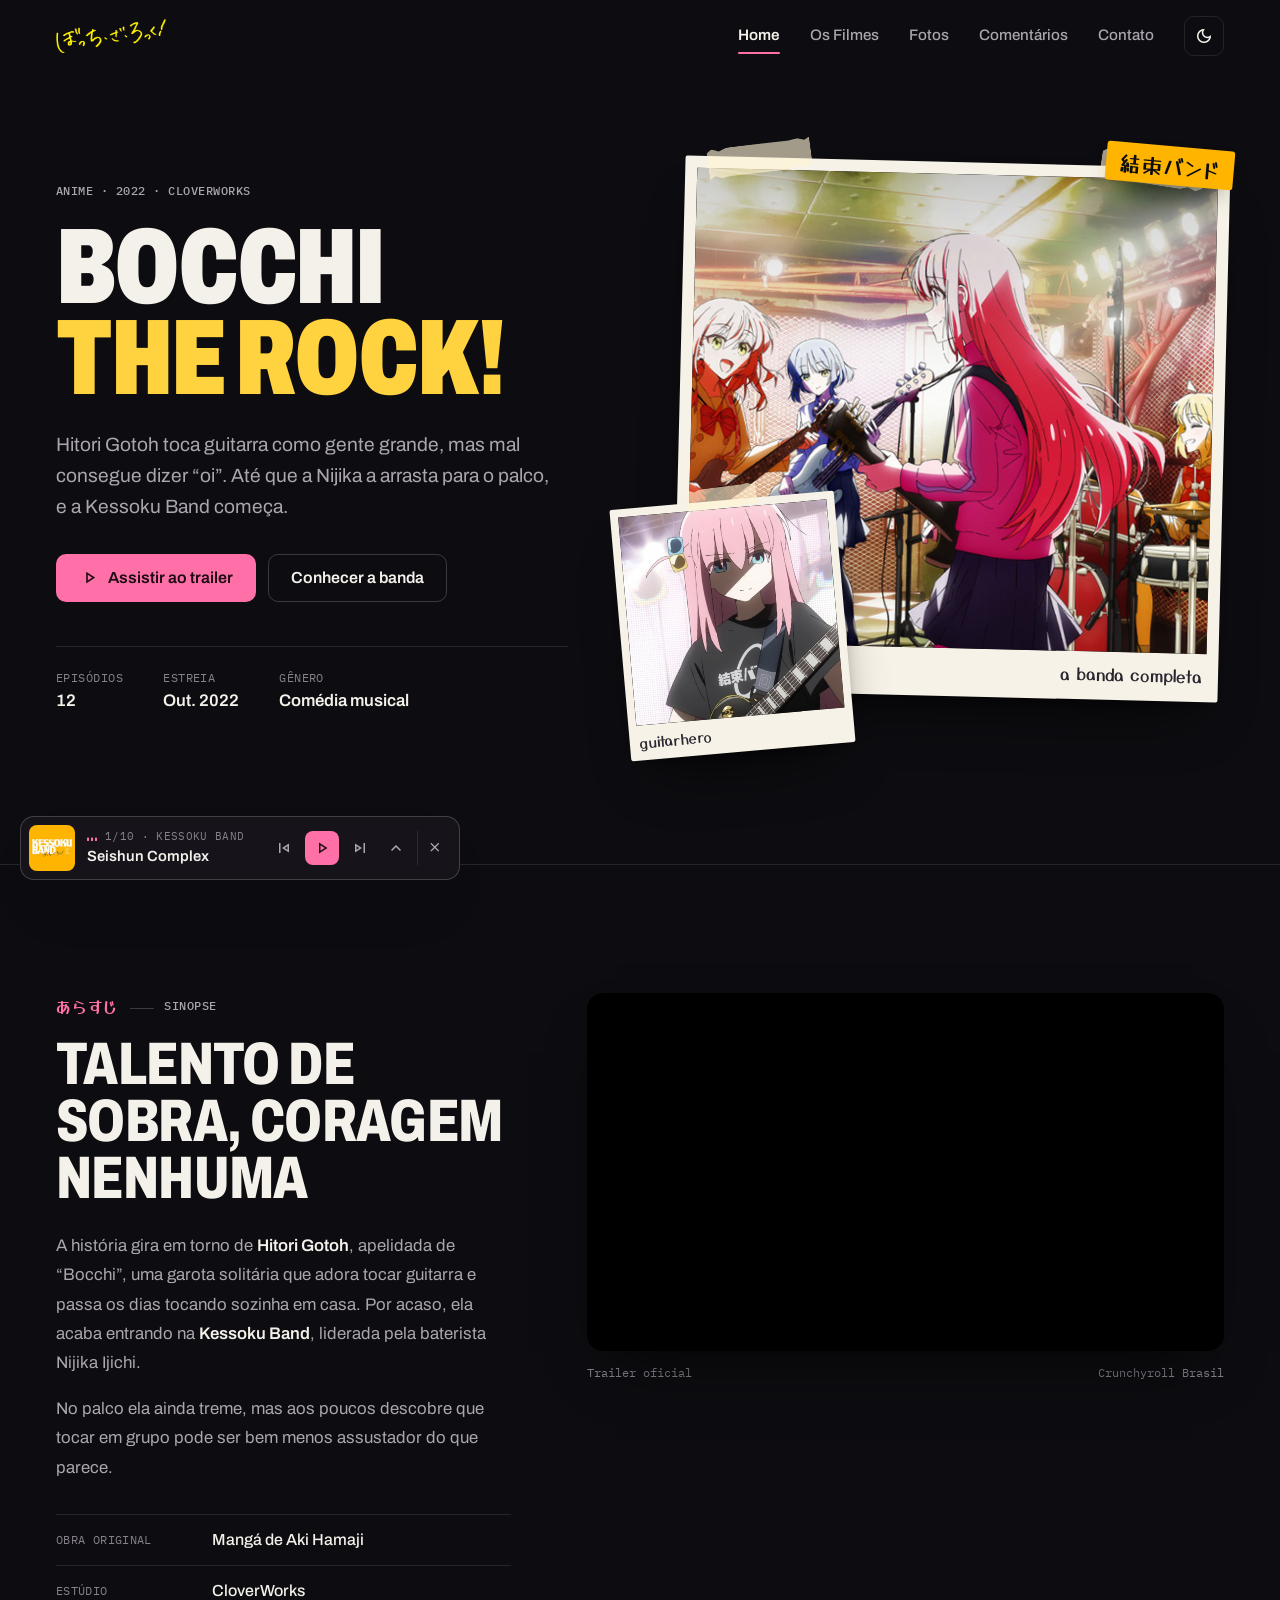
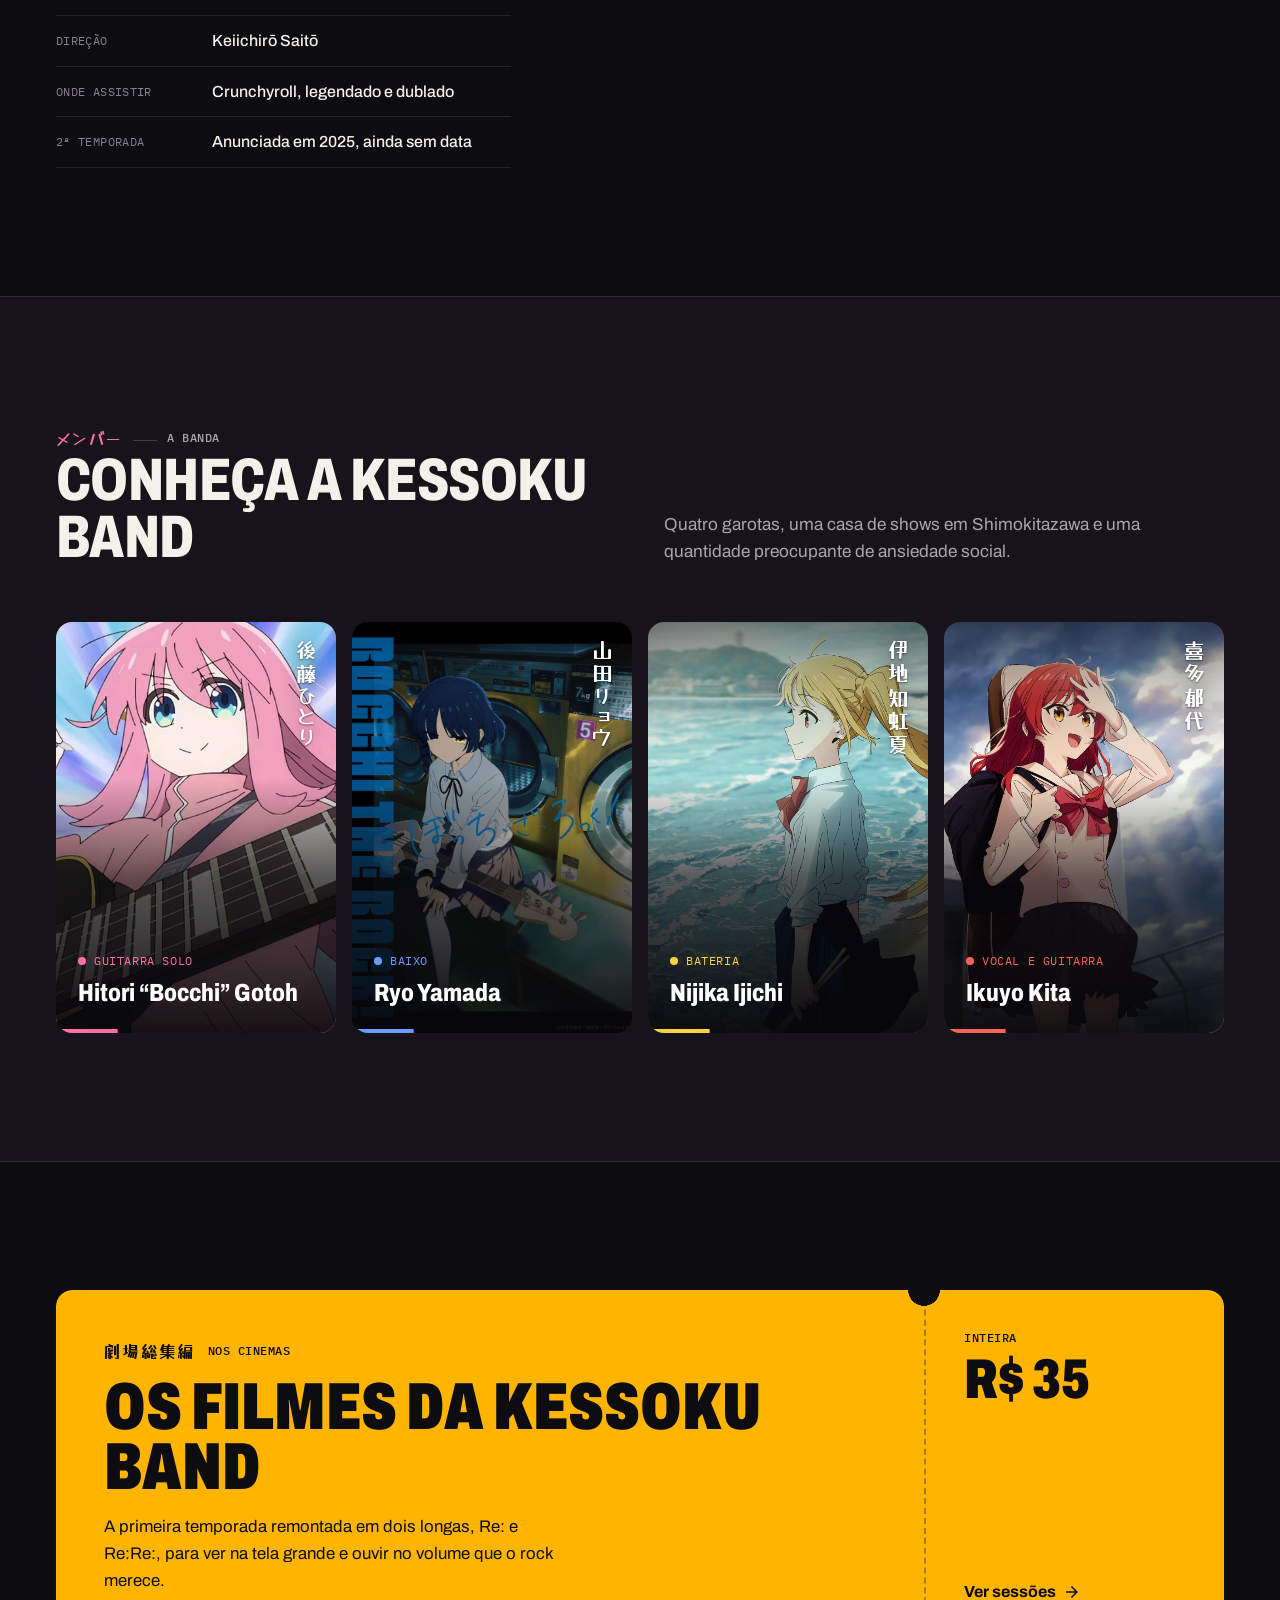
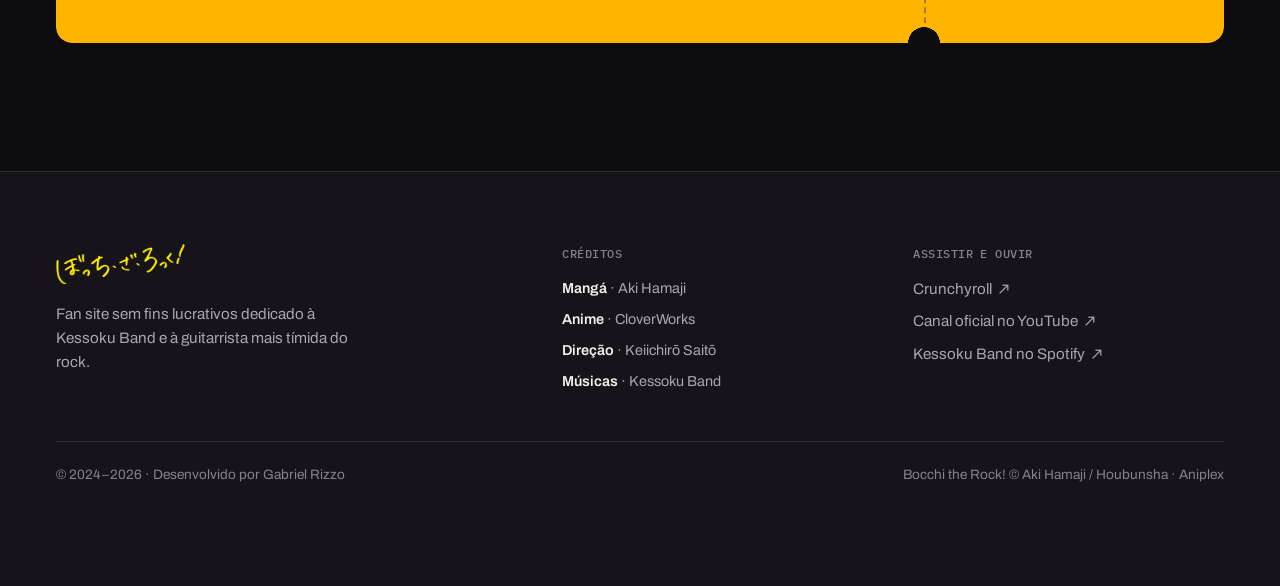
==== commit df7b9b65: "Beta_5.0" ====
--- a/index.html
+++ b/index.html
@@ -50,7 +50,7 @@
             <nav class="main-nav" id="main-nav" aria-label="Navegação principal">
                 <ul class="nav-list">
                     <li><a href="index.html" class="nav-link active" aria-current="page">Home</a></li>
-                    <li><a href="filme.html" class="nav-link">O Filme</a></li>
+                    <li><a href="filme.html" class="nav-link">Os Filmes</a></li>
                     <li><a href="fotos.html" class="nav-link">Fotos</a></li>
                     <li><a href="comentarios.html" class="nav-link">Comentários</a></li>
                     <li><a href="contato.html" class="nav-link">Contato</a></li>
@@ -102,15 +102,36 @@
                     </dl>
                 </div>
 
-                <figure class="hero-art">
-                    <div class="hero-art-frame">
-                        <img src="./assets/images/banner-header.jpg"
-                            alt="Kita, Ryo, Hitori e Nijika tocando juntas no palco" width="1140" height="500"
-                            fetchpriority="high">
-                    </div>
-                    <span class="sticker" aria-hidden="true">結束バンド</span>
-                    <figcaption>Key visual oficial do anime</figcaption>
-                </figure>
+                <div class="hero-art poster-wall poster-wall--collage">
+                    <figure class="poster poster--main">
+                        <div class="poster-print">
+                            <span class="tape tape--left" aria-hidden="true"></span>
+                            <span class="tape tape--right" aria-hidden="true"></span>
+                            <div class="poster-photo">
+                                <img src="./assets/images/banner-header.jpg"
+                                    alt="Kita, Ryo, Hitori e Nijika tocando juntas no palco" width="1140" height="500"
+                                    fetchpriority="high">
+                            </div>
+                            <figcaption class="poster-caption">
+                                <span class="hand">a banda completa</span>
+                                <small>Key visual · 2022</small>
+                            </figcaption>
+                        </div>
+                    </figure>
+                    <figure class="poster poster--small">
+                        <div class="poster-print">
+                            <span class="tape tape--center" aria-hidden="true"></span>
+                            <div class="poster-photo">
+                                <img src="./assets/images/anime5.jpg" alt="Hitori com a guitarra sob as luzes do palco"
+                                    width="1280" height="720" loading="lazy">
+                            </div>
+                            <figcaption class="poster-caption">
+                                <span class="hand">guitarhero</span>
+                            </figcaption>
+                        </div>
+                    </figure>
+                    <span class="sticker" lang="ja" aria-hidden="true">結束バンド</span>
+                </div>
             </div>
         </section>
 
@@ -118,7 +139,7 @@
         <section class="section about" id="sobre" aria-labelledby="sobre-title">
             <div class="container about-grid">
                 <div class="about-copy reveal">
-                    <p class="eyebrow"><span class="num">01</span>Sinopse</p>
+                    <p class="eyebrow"><span class="jp" lang="ja">あらすじ</span>Sinopse</p>
                     <h2 class="section-heading" id="sobre-title">Talento de sobra, coragem nenhuma</h2>
                     <p class="description">
                         A história gira em torno de <strong>Hitori Gotoh</strong>, apelidada de “Bocchi”, uma garota
@@ -144,7 +165,11 @@
                         </div>
                         <div>
                             <dt>Onde assistir</dt>
-                            <dd>Crunchyroll</dd>
+                            <dd>Crunchyroll, legendado e dublado</dd>
+                        </div>
+                        <div>
+                            <dt>2ª temporada</dt>
+                            <dd>Anunciada em 2025, ainda sem data</dd>
                         </div>
                     </dl>
                 </div>
@@ -170,7 +195,7 @@
             <div class="container">
                 <div class="section-head section-head--split reveal">
                     <div>
-                        <p class="eyebrow"><span class="num">02</span>A banda</p>
+                        <p class="eyebrow"><span class="jp" lang="ja">メンバー</span>A banda</p>
                         <h2 class="section-heading" id="banda-title">Conheça a Kessoku Band</h2>
                     </div>
                     <p class="section-lead">
@@ -242,11 +267,11 @@
                 <a class="ticket-link" href="filme.html#ticket-section">
                     <div class="ticket">
                         <div class="ticket-main">
-                            <p class="ticket-kicker">03 — Nos cinemas</p>
-                            <h2 class="ticket-title" id="film-cta-title">O filme da Kessoku Band</h2>
+                            <p class="ticket-kicker"><span class="jp" lang="ja">劇場総集編</span>Nos cinemas</p>
+                            <h2 class="ticket-title" id="film-cta-title">Os filmes da Kessoku Band</h2>
                             <p class="ticket-text">
-                                A série inteira remontada para a tela grande, com cenas remasterizadas e som de
-                                cinema.
+                                A primeira temporada remontada em dois longas, Re: e Re:Re:, para ver na tela grande
+                                e ouvir no volume que o rock merece.
                             </p>
                         </div>
                         <div class="ticket-stub">
@@ -273,22 +298,39 @@
                 </a>
                 <p>Fan site sem fins lucrativos dedicado à Kessoku Band e à guitarrista mais tímida do rock.</p>
             </div>
-            <nav aria-label="Rodapé">
-                <p class="footer-title">Páginas</p>
-                <ul class="footer-links">
-                    <li><a href="index.html">Home</a></li>
-                    <li><a href="filme.html">O Filme</a></li>
-                    <li><a href="fotos.html">Fotos</a></li>
-                    <li><a href="comentarios.html">Comentários</a></li>
-                    <li><a href="contato.html">Contato</a></li>
-                </ul>
-            </nav>
             <div>
                 <p class="footer-title">Créditos</p>
                 <ul class="footer-credits">
                     <li><strong>Mangá</strong> · Aki Hamaji</li>
                     <li><strong>Anime</strong> · CloverWorks</li>
                     <li><strong>Direção</strong> · Keiichirō Saitō</li>
+                    <li><strong>Músicas</strong> · Kessoku Band</li>
+                </ul>
+            </div>
+            <div>
+                <p class="footer-title">Assistir e ouvir</p>
+                <ul class="footer-links">
+                    <li>
+                        <a href="https://www.crunchyroll.com/pt-br/search?q=bocchi%20the%20rock" target="_blank" rel="noopener">
+                            Crunchyroll
+                            <span class="material-symbols-outlined" aria-hidden="true">north_east</span>
+                            <span class="visually-hidden">(abre em nova aba)</span>
+                        </a>
+                    </li>
+                    <li>
+                        <a href="https://www.youtube.com/@btr_anime_official" target="_blank" rel="noopener">
+                            Canal oficial no YouTube
+                            <span class="material-symbols-outlined" aria-hidden="true">north_east</span>
+                            <span class="visually-hidden">(abre em nova aba)</span>
+                        </a>
+                    </li>
+                    <li>
+                        <a href="https://open.spotify.com/search/kessoku%20band" target="_blank" rel="noopener">
+                            Kessoku Band no Spotify
+                            <span class="material-symbols-outlined" aria-hidden="true">north_east</span>
+                            <span class="visually-hidden">(abre em nova aba)</span>
+                        </a>
+                    </li>
                 </ul>
             </div>
         </div>
@@ -304,6 +346,7 @@
     </button>
 
     <script src="script.js"></script>
+    <script src="player.js"></script>
 </body>
 
 </html>
--- a/global.css
+++ b/global.css
@@ -432,16 +432,22 @@
   color: var(--text-muted);
 }
 
-.eyebrow .num {
+/* Rótulo em japonês antes do título da seção (ex.: あらすじ · Sinopse) */
+.eyebrow .jp {
+  font-family: var(--font-jp);
+  font-size: 1.05rem;
+  font-weight: 400;
+  letter-spacing: 0.08em;
+  text-transform: none;
   color: var(--accent);
 }
 
-.eyebrow .num::after {
+.eyebrow .jp::after {
   content: '';
   display: inline-block;
   width: 24px;
   height: 1px;
-  margin-left: 10px;
+  margin-left: 12px;
   vertical-align: middle;
   background: var(--line-strong);
 }
@@ -553,9 +559,9 @@
   max-width: var(--container);
   margin: 0 auto;
   display: grid;
-  grid-template-columns: minmax(0, 1.1fr) minmax(0, 0.9fr);
-  gap: clamp(32px, 6vw, 80px);
-  align-items: end;
+  grid-template-columns: minmax(0, 0.95fr) minmax(0, 1.05fr);
+  gap: clamp(40px, 6vw, 88px);
+  align-items: center;
 }
 
 .page-hero--plain .page-hero-inner {
@@ -582,35 +588,158 @@
   color: var(--text-muted);
 }
 
-.page-hero-art {
+/* ================================================
+   PÔSTER: foto impressa colada com fita adesiva
+   Usado nos heroes de todas as páginas
+   ================================================ */
+.poster-wall {
+  position: relative;
+  padding: 18px 0 0;
+}
+
+.poster {
+  --tilt: -1.6deg;
+  --ratio: 4 / 3;
+  --focus: center;
   position: relative;
   margin: 0;
 }
 
-.page-hero-art .art-frame {
-  aspect-ratio: 4 / 3;
-  border-radius: var(--radius-lg);
+.poster-print {
+  position: relative;
+  padding: 12px 12px 0;
+  background: #f7f2e7;
+  border-radius: 2px;
+  box-shadow:
+    0 1px 1px rgba(0, 0, 0, 0.08),
+    0 10px 18px -10px rgba(0, 0, 0, 0.55),
+    0 34px 60px -30px rgba(0, 0, 0, 0.75);
+  transform: rotate(var(--tilt));
+  transition: transform 0.6s var(--ease);
+}
+
+.poster:hover .poster-print {
+  transform: rotate(calc(var(--tilt) * 0.35));
+}
+
+:root.light-theme .poster-print {
+  background: #fffdf8;
+  box-shadow:
+    0 1px 1px rgba(60, 40, 20, 0.1),
+    0 10px 18px -10px rgba(60, 40, 20, 0.3),
+    0 34px 60px -30px rgba(60, 40, 20, 0.4);
+}
+
+.poster-photo {
+  aspect-ratio: var(--ratio);
   overflow: hidden;
-  background: var(--surface);
-}
-
-.page-hero-art img {
+  background: #111;
+}
+
+.poster-photo img {
   width: 100%;
   height: 100%;
   object-fit: cover;
-}
-
-.page-hero-art .sticker {
+  object-position: var(--focus);
+}
+
+/* Legenda escrita na margem do papel */
+.poster-caption {
+  display: flex;
+  align-items: baseline;
+  justify-content: space-between;
+  gap: 12px;
+  padding: 12px 4px 14px;
+  color: #2a2630;
+}
+
+.poster-caption .hand {
+  font-family: var(--font-jp);
+  font-size: 1.05rem;
+  line-height: 1.2;
+}
+
+.poster-caption small {
+  font-family: var(--font-mono);
+  font-size: 0.68rem;
+  color: #7a7480;
+  white-space: nowrap;
+}
+
+/* Fita adesiva semitransparente, com as pontas rasgadas */
+.tape {
   position: absolute;
-  top: -14px;
-  right: 20px;
-}
-
-.page-hero-art figcaption {
-  margin-top: 10px;
-  font-family: var(--font-mono);
-  font-size: 0.72rem;
-  color: var(--text-faint);
+  z-index: 2;
+  width: 104px;
+  height: 30px;
+  background: rgba(255, 244, 212, 0.62);
+  box-shadow: 0 1px 2px rgba(0, 0, 0, 0.12);
+  clip-path: polygon(0 12%, 5% 0, 12% 10%, 20% 0, 80% 4%, 88% 0, 95% 9%, 100% 0, 100% 88%, 94% 100%, 86% 90%, 78% 100%, 20% 96%, 12% 100%, 6% 90%, 0 100%);
+  pointer-events: none;
+}
+
+.tape--left { top: -14px; left: 22px; transform: rotate(-9deg); }
+.tape--right { top: -12px; right: 26px; transform: rotate(7deg); }
+.tape--center { top: -14px; left: 50%; transform: translateX(-50%) rotate(-3deg); }
+
+/* Foto menor sobreposta, como numa colagem */
+.poster--small {
+  --tilt: 5deg;
+  --ratio: 1 / 1;
+  position: absolute;
+  z-index: 3;
+  width: 36%;
+}
+
+.poster--small .poster-print {
+  padding: 8px 8px 0;
+}
+
+.poster--small .poster-caption {
+  padding: 8px 2px 10px;
+}
+
+.poster--small .poster-caption .hand {
+  font-size: 0.9rem;
+}
+
+.poster--small .tape {
+  width: 70px;
+  height: 22px;
+}
+
+.poster-wall > .sticker {
+  position: absolute;
+  z-index: 4;
+}
+
+/* Colagem: foto grande + polaroid menor no canto */
+.poster-wall--collage {
+  padding-bottom: 56px;
+}
+
+.poster-wall--collage .poster--main {
+  --tilt: 1.4deg;
+  margin-left: 8%;
+}
+
+/* A polaroid cobre o canto esquerdo, então a legenda vai para a direita */
+.poster-wall--collage .poster--main .poster-caption {
+  flex-direction: row-reverse;
+}
+
+.poster-wall--collage .poster--small {
+  --tilt: -5deg;
+  left: -2%;
+  bottom: 0;
+  width: 38%;
+}
+
+.poster-wall--collage > .sticker {
+  top: 2px;
+  right: -10px;
+  font-size: 1.3rem;
+  transform: rotate(5deg);
 }
 
 .page-hero-links {
@@ -648,8 +777,32 @@
     align-items: start;
   }
 
-  .page-hero-art .art-frame {
-    aspect-ratio: 16 / 9;
+  .poster-wall {
+    max-width: 600px;
+  }
+}
+
+@media (max-width: 600px) {
+  .poster {
+    --tilt: -1deg;
+  }
+
+  .poster-print {
+    padding: 8px 8px 0;
+  }
+
+  .poster-caption small {
+    display: none;
+  }
+
+  .poster--small {
+    --tilt: 4deg;
+    width: 40%;
+  }
+
+  .tape {
+    width: 80px;
+    height: 24px;
   }
 }
 
@@ -872,8 +1025,20 @@
 }
 
 .footer-links a {
+  display: inline-flex;
+  align-items: center;
+  gap: 4px;
   color: var(--text-muted);
   transition: color 0.2s ease;
+}
+
+.footer-links .material-symbols-outlined {
+  font-size: 1rem;
+  transition: transform 0.2s var(--ease);
+}
+
+.footer-links a:hover .material-symbols-outlined {
+  transform: translate(2px, -2px);
 }
 
 .footer-links a:hover {
@@ -988,15 +1153,13 @@
   left: 20px;
   bottom: 20px;
   z-index: 90;
-  display: flex;
-  align-items: center;
-  gap: 12px;
+  width: 440px;
   max-width: calc(100vw - 40px);
-  padding: 8px;
   background: var(--surface);
   border: 1px solid var(--line-strong);
   border-radius: 14px;
   box-shadow: var(--shadow-lg);
+  overflow: hidden;
   transform: translateY(calc(100% + 32px));
   transition: transform 0.5s var(--ease);
 }
@@ -1005,8 +1168,122 @@
   transform: none;
 }
 
+/* Painel com o vídeo (precisa ficar visível enquanto toca) */
+.player-panel {
+  padding: 8px 8px 0;
+}
+
+.player-panel[hidden] {
+  display: none;
+}
+
+.player-video {
+  aspect-ratio: 16 / 9;
+  min-height: 200px;
+  border-radius: 8px;
+  overflow: hidden;
+  background: #000;
+}
+
+.player-video iframe {
+  display: block;
+  width: 100%;
+  height: 100%;
+  border: 0;
+}
+
+.player-progress,
+.player-volume {
+  display: flex;
+  align-items: center;
+  gap: 10px;
+  padding: 0 4px;
+}
+
+.player-progress {
+  margin-top: 10px;
+}
+
+.player-volume {
+  padding-bottom: 6px;
+  border-bottom: 1px solid var(--line);
+}
+
+.player-volume .player-range {
+  flex: 0 1 120px;
+}
+
+.player-time {
+  min-width: 34px;
+  font-family: var(--font-mono);
+  font-size: 0.7rem;
+  color: var(--text-faint);
+  text-align: center;
+}
+
+.player-source {
+  margin-left: auto;
+  overflow: hidden;
+  white-space: nowrap;
+  text-overflow: ellipsis;
+  font-family: var(--font-mono);
+  font-size: 0.68rem;
+  color: var(--text-faint);
+}
+
+/* Sliders de progresso e volume */
+.player-range {
+  --fill: 0%;
+  flex: 1;
+  min-width: 0;
+  height: 18px;
+  margin: 0;
+  background: transparent;
+  cursor: pointer;
+  -webkit-appearance: none;
+  appearance: none;
+}
+
+.player-range::-webkit-slider-runnable-track {
+  height: 4px;
+  border-radius: 2px;
+  background: linear-gradient(to right, var(--accent) var(--fill), var(--line-strong) var(--fill));
+}
+
+.player-range::-moz-range-track {
+  height: 4px;
+  border-radius: 2px;
+  background: linear-gradient(to right, var(--accent) var(--fill), var(--line-strong) var(--fill));
+}
+
+.player-range::-webkit-slider-thumb {
+  width: 12px;
+  height: 12px;
+  margin-top: -4px;
+  border: 0;
+  border-radius: 50%;
+  background: var(--text);
+  -webkit-appearance: none;
+  appearance: none;
+}
+
+.player-range::-moz-range-thumb {
+  width: 12px;
+  height: 12px;
+  border: 0;
+  border-radius: 50%;
+  background: var(--text);
+}
+
+/* Barra principal */
+.player-bar {
+  display: flex;
+  align-items: center;
+  gap: 12px;
+  padding: 8px;
+}
+
 .player-cover {
-  position: relative;
   width: 46px;
   height: 46px;
   flex-shrink: 0;
@@ -1015,7 +1292,7 @@
 }
 
 .player-info {
-  width: 168px;
+  flex: 1;
   min-width: 0;
 }
 
@@ -1042,7 +1319,7 @@
   color: var(--text);
 }
 
-/* Barrinhas de equalizador */
+/* Equalizador: só mexe enquanto toca */
 .player-eq {
   display: inline-flex;
   align-items: flex-end;
@@ -1055,8 +1332,13 @@
   height: 100%;
   border-radius: 1px;
   background: var(--accent);
+  transform: scaleY(0.35);
   transform-origin: bottom;
-  animation: eq 1s ease-in-out infinite alternate;
+  animation: eq 0.9s ease-in-out infinite alternate paused;
+}
+
+.mini-player.playing .player-eq i {
+  animation-play-state: running;
 }
 
 .player-eq i:nth-child(2) { animation-delay: 0.2s; }
@@ -1076,6 +1358,7 @@
 .player-btn {
   width: 34px;
   height: 34px;
+  flex-shrink: 0;
   display: grid;
   place-items: center;
   background: none;
@@ -1091,19 +1374,18 @@
   background: var(--surface-2);
 }
 
-.player-btn.listen-btn {
+.player-btn.play-btn {
   margin: 0 2px;
   background: var(--accent);
   color: var(--on-accent);
 }
 
-.player-btn.listen-btn:hover {
+.player-btn.play-btn:hover {
   background: var(--accent-hover);
 }
 
 .player-close {
   margin-left: 2px;
-  padding-left: 0;
   border-left: 1px solid var(--line);
   border-radius: 0 8px 8px 0;
 }
@@ -1127,15 +1409,20 @@
   }
 
   .mini-player {
-    left: 10px;
-    right: 10px;
-    bottom: 10px;
+    left: 8px;
+    right: 8px;
+    bottom: 8px;
+    width: auto;
     max-width: none;
   }
 
-  .player-info {
-    flex: 1;
-    width: auto;
+  .player-bar {
+    gap: 10px;
+  }
+
+  .player-cover {
+    width: 40px;
+    height: 40px;
   }
 
   .back-to-top {
@@ -1145,6 +1432,12 @@
 
   body:not(.has-player) .back-to-top {
     bottom: 16px;
+  }
+
+  /* Com o vídeo aberto, o botão de topo sai do caminho */
+  body:has(.mini-player.expanded) .back-to-top {
+    opacity: 0;
+    visibility: hidden;
   }
 }
 
--- a/styles.css
+++ b/styles.css
@@ -13,7 +13,7 @@
   max-width: var(--container);
   margin: 0 auto;
   display: grid;
-  grid-template-columns: minmax(0, 1fr) minmax(0, 1.05fr);
+  grid-template-columns: minmax(0, 0.95fr) minmax(0, 1.1fr);
   gap: clamp(36px, 5vw, 72px);
   align-items: center;
 }
@@ -74,40 +74,14 @@
   font-weight: 600;
 }
 
-.hero-art {
-  position: relative;
-  margin: 0;
-}
-
-.hero-art-frame {
-  aspect-ratio: 11 / 10;
-  border-radius: var(--radius-lg);
-  overflow: hidden;
-  background: #000;
-  box-shadow: var(--shadow-lg);
-}
-
 /* A imagem tem o logo impresso à esquerda; mostramos só a banda */
-.hero-art-frame img {
-  width: 100%;
-  height: 100%;
-  object-fit: cover;
-  object-position: 100% 30%;
-}
-
-.hero-art .sticker {
-  position: absolute;
-  left: -18px;
-  bottom: 64px;
-  font-size: 1.4rem;
-}
-
-.hero-art figcaption {
-  margin-top: 12px;
-  font-family: var(--font-mono);
-  font-size: 0.72rem;
-  text-align: right;
-  color: var(--text-faint);
+.hero-art .poster--main {
+  --ratio: 11 / 10;
+  --focus: 100% 30%;
+}
+
+.hero-art .poster--small {
+  --focus: 40% 30%;
 }
 
 /* Entrada do hero */
@@ -422,6 +396,19 @@
   text-transform: uppercase;
 }
 
+.ticket-kicker {
+  display: flex;
+  align-items: center;
+  gap: 12px;
+}
+
+.ticket-kicker .jp {
+  font-family: var(--font-jp);
+  font-size: 1.05rem;
+  letter-spacing: 0.08em;
+  text-transform: none;
+}
+
 .ticket-title {
   margin: 14px 0 16px;
   font-stretch: 72%;
@@ -493,13 +480,7 @@
   }
 
   .hero-art {
-    max-width: 560px;
-  }
-
-  .hero-art .sticker {
-    left: 12px;
-    bottom: auto;
-    top: -14px;
+    max-width: 600px;
   }
 
   .about-media {
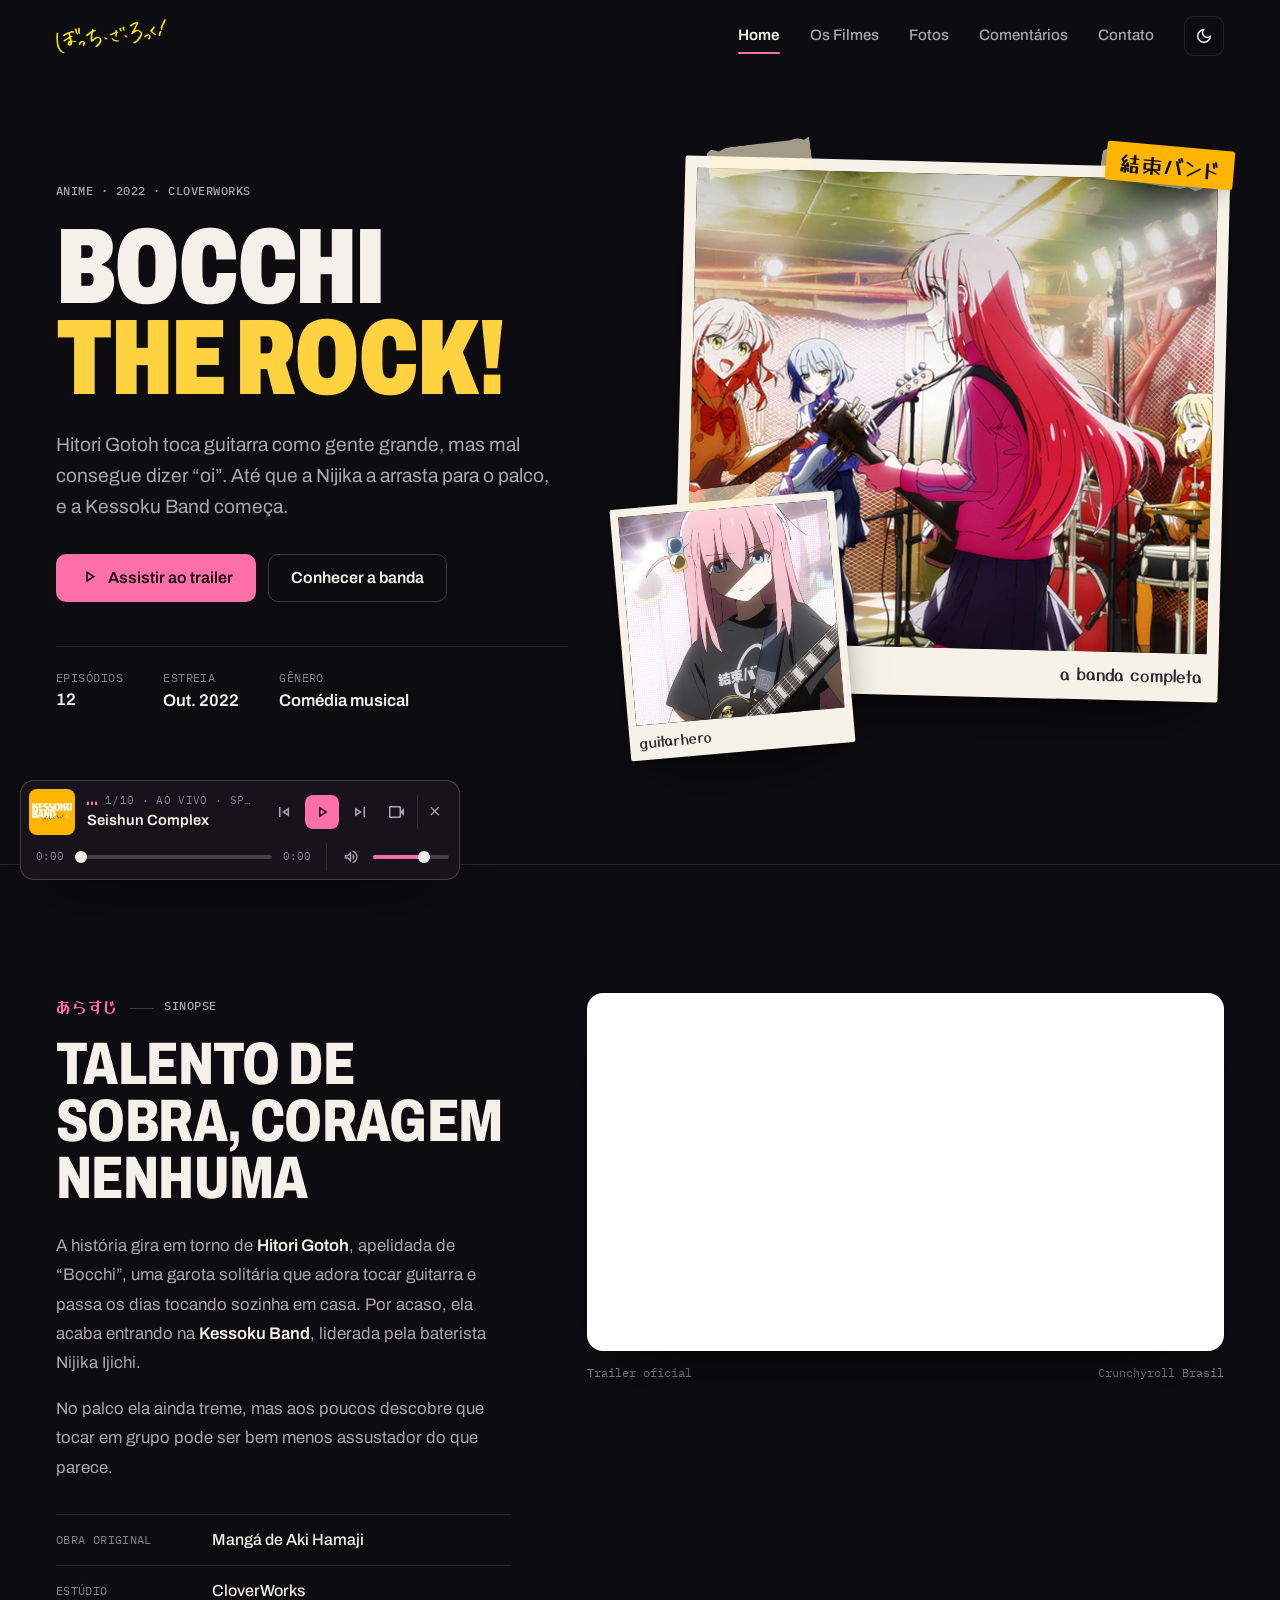
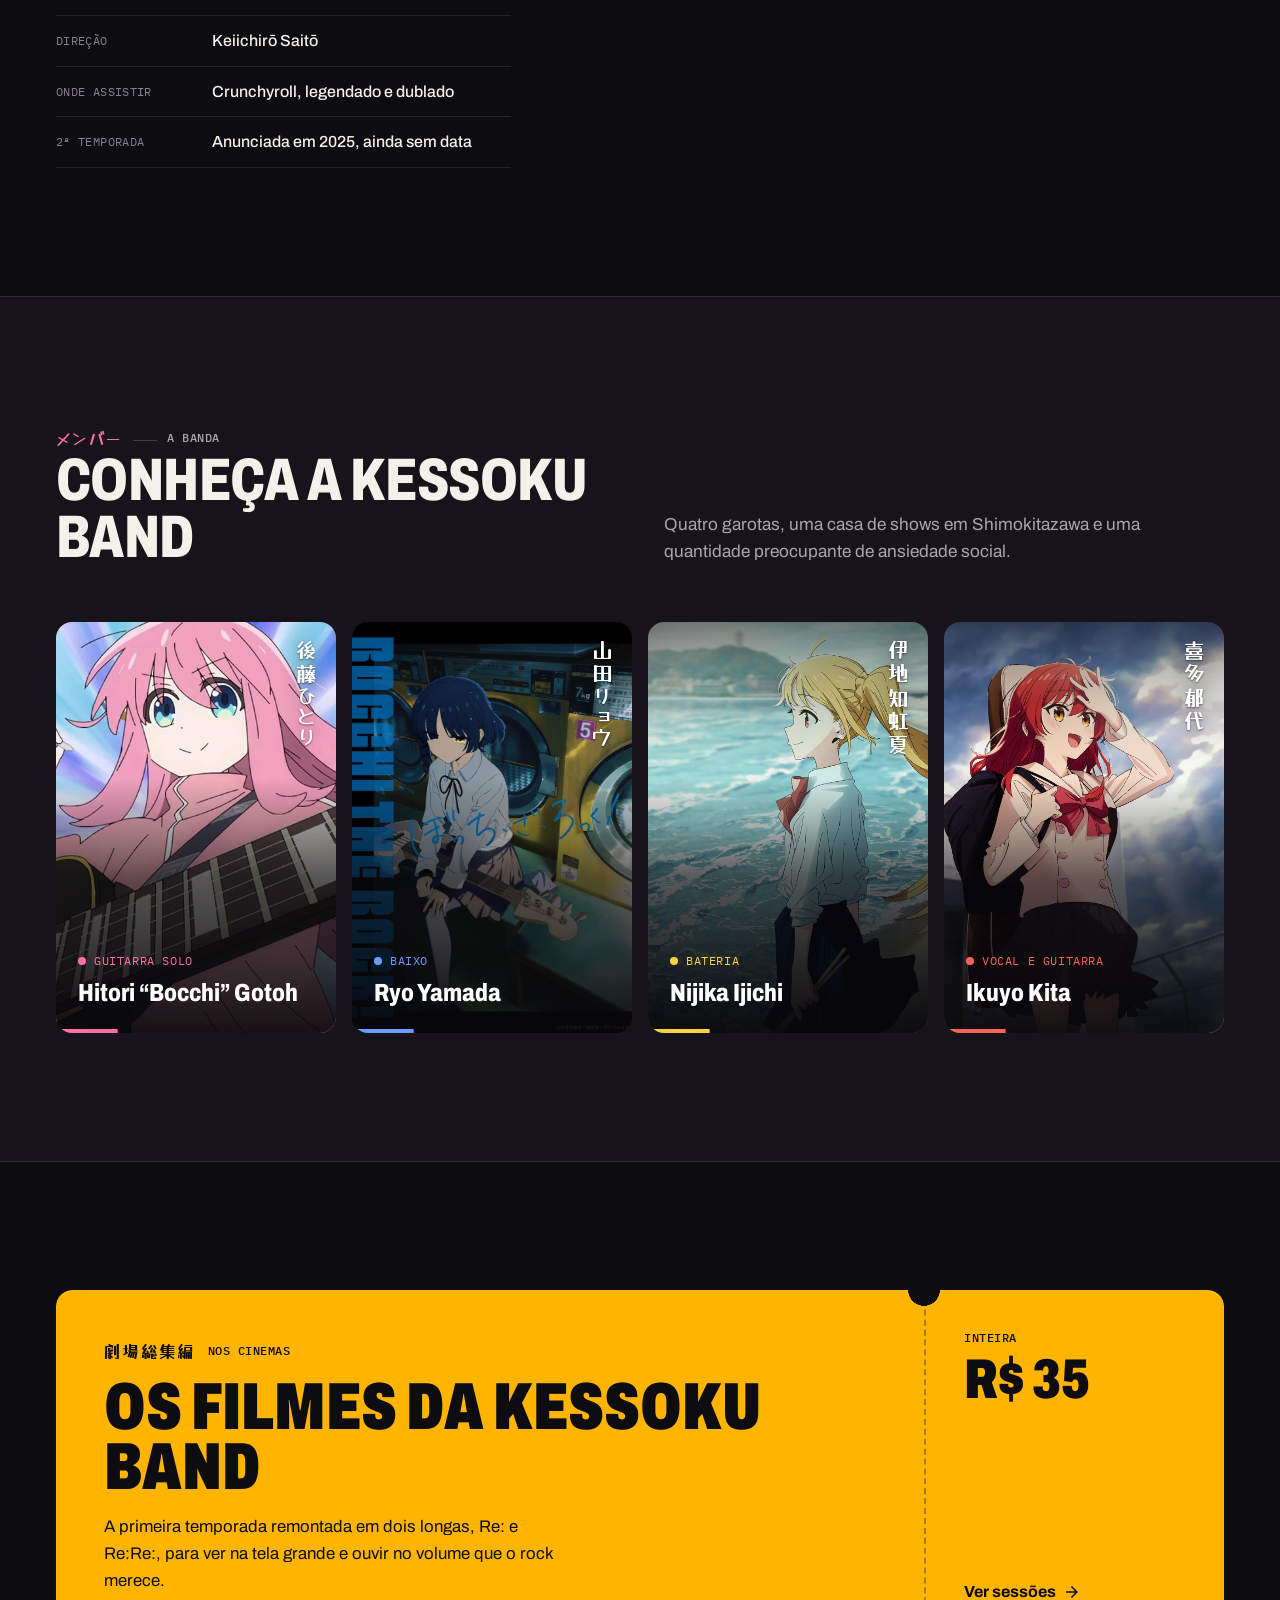
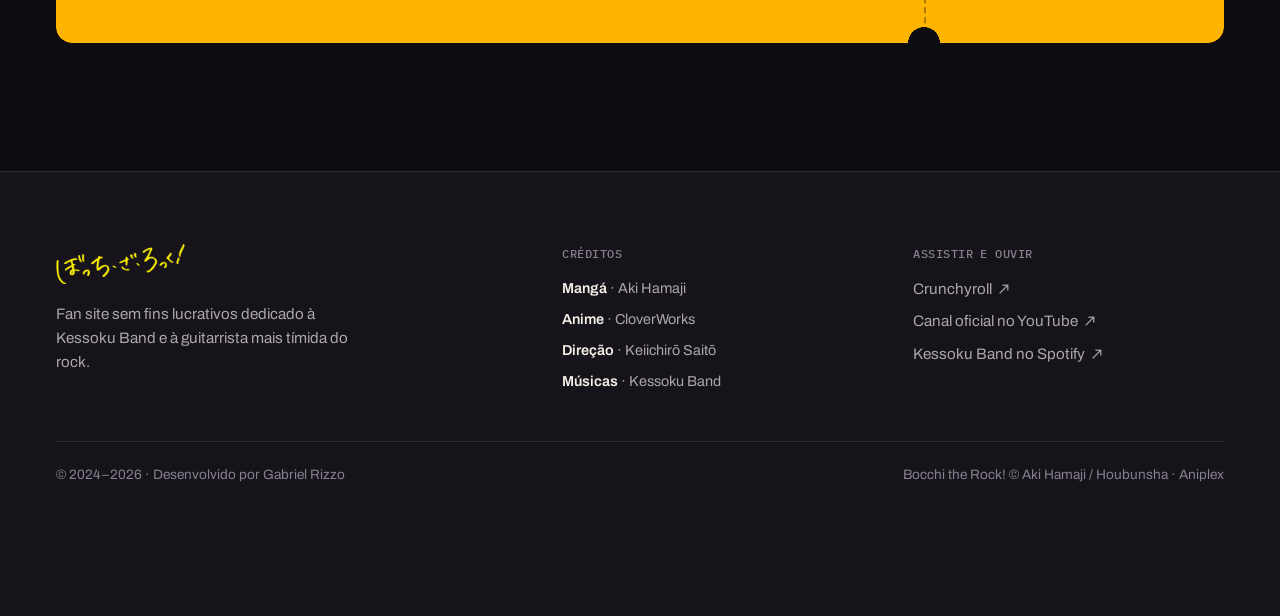
==== commit d0d2bfcd: "Bocchi_V1.0" ====
--- a/index.html
+++ b/index.html
@@ -16,6 +16,8 @@
     </script>
     <!-- Favicon & PWA -->
     <link rel="icon" type="image/svg+xml" href="./assets/images/favicon.svg">
+    <link rel="icon" type="image/png" sizes="192x192" href="./assets/images/icon-192.png">
+    <link rel="apple-touch-icon" href="./assets/images/apple-touch-icon.png">
     <link rel="manifest" href="./manifest.json">
     <meta name="theme-color" content="#0d0c10">
     <meta name="color-scheme" content="dark light">
--- a/global.css
+++ b/global.css
@@ -1168,13 +1168,20 @@
   transform: none;
 }
 
-/* Painel com o vídeo (precisa ficar visível enquanto toca) */
+/* Painel com o vídeo: recolhido por padrão (só áudio).
+   Usa altura zero em vez de display:none para o player continuar tocando. */
 .player-panel {
-  padding: 8px 8px 0;
-}
-
-.player-panel[hidden] {
-  display: none;
+  height: 0;
+  padding: 0 8px;
+  overflow: hidden;
+  visibility: hidden;
+}
+
+.mini-player.expanded .player-panel {
+  height: auto;
+  padding: 8px;
+  border-bottom: 1px solid var(--line);
+  visibility: visible;
 }
 
 .player-video {
@@ -1192,25 +1199,44 @@
   border: 0;
 }
 
+/* Linha de baixo: tempo, progresso e volume (sempre visível) */
+.player-extra {
+  display: flex;
+  align-items: center;
+  gap: 12px;
+  padding: 0 10px 8px 12px;
+}
+
 .player-progress,
 .player-volume {
   display: flex;
   align-items: center;
-  gap: 10px;
-  padding: 0 4px;
+  gap: 8px;
 }
 
 .player-progress {
-  margin-top: 10px;
+  flex: 1;
+  min-width: 0;
 }
 
 .player-volume {
-  padding-bottom: 6px;
-  border-bottom: 1px solid var(--line);
+  flex: 0 0 auto;
+  padding-left: 10px;
+  border-left: 1px solid var(--line);
+}
+
+.player-volume .player-btn {
+  width: 28px;
+  height: 28px;
+}
+
+.player-volume .material-symbols-outlined {
+  font-size: 1.15rem;
 }
 
 .player-volume .player-range {
-  flex: 0 1 120px;
+  flex: 0 0 76px;
+  width: 76px;
 }
 
 .player-time {
@@ -1221,14 +1247,9 @@
   text-align: center;
 }
 
-.player-source {
-  margin-left: auto;
+.player-label > span:last-child {
   overflow: hidden;
-  white-space: nowrap;
   text-overflow: ellipsis;
-  font-family: var(--font-mono);
-  font-size: 0.68rem;
-  color: var(--text-faint);
 }
 
 /* Sliders de progresso e volume */
@@ -1396,12 +1417,12 @@
 
 /* Espaço para o player não cobrir o fim do rodapé */
 body.has-player .site-footer {
-  padding-bottom: 100px;
+  padding-bottom: 130px;
 }
 
 @media (max-width: 600px) {
   body.has-player {
-    padding-bottom: 76px;
+    padding-bottom: 112px;
   }
 
   body.has-player .site-footer {
@@ -1427,7 +1448,7 @@
 
   .back-to-top {
     right: 10px;
-    bottom: 86px;
+    bottom: 122px;
   }
 
   body:not(.has-player) .back-to-top {
